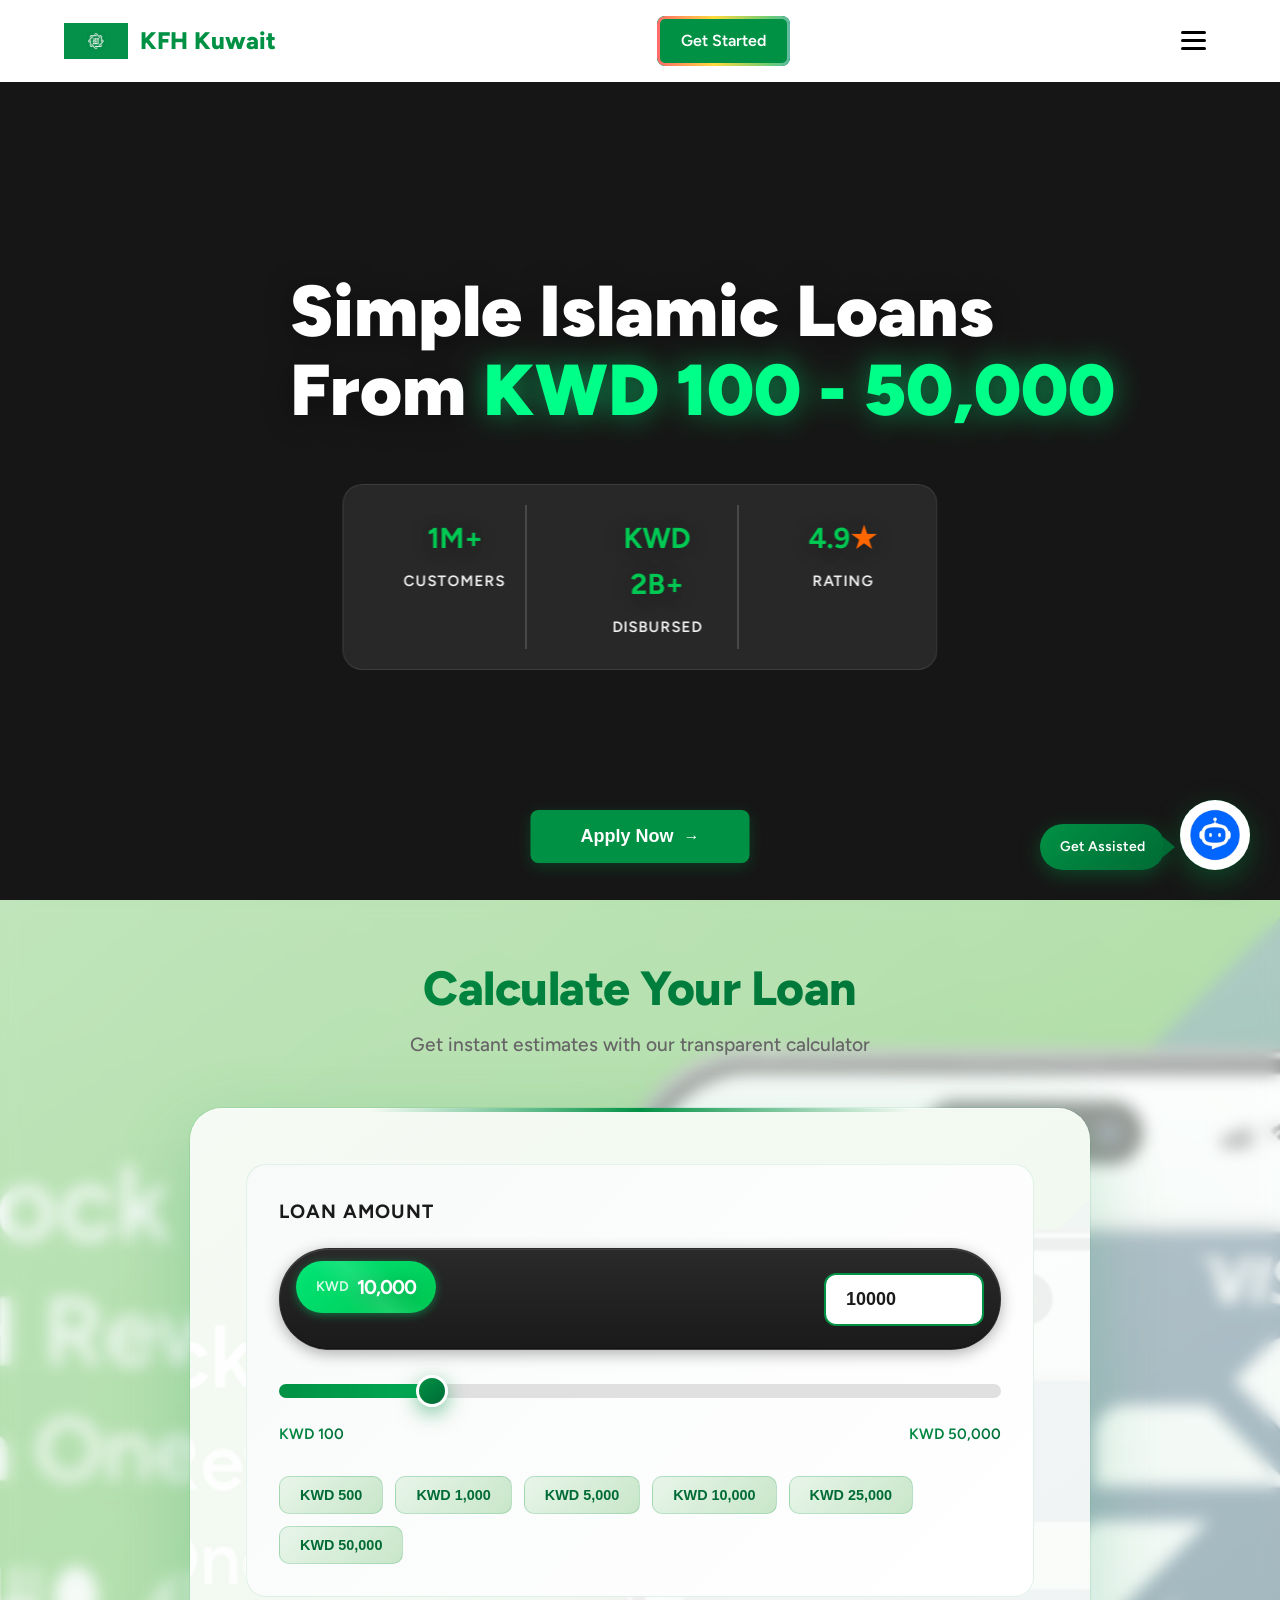
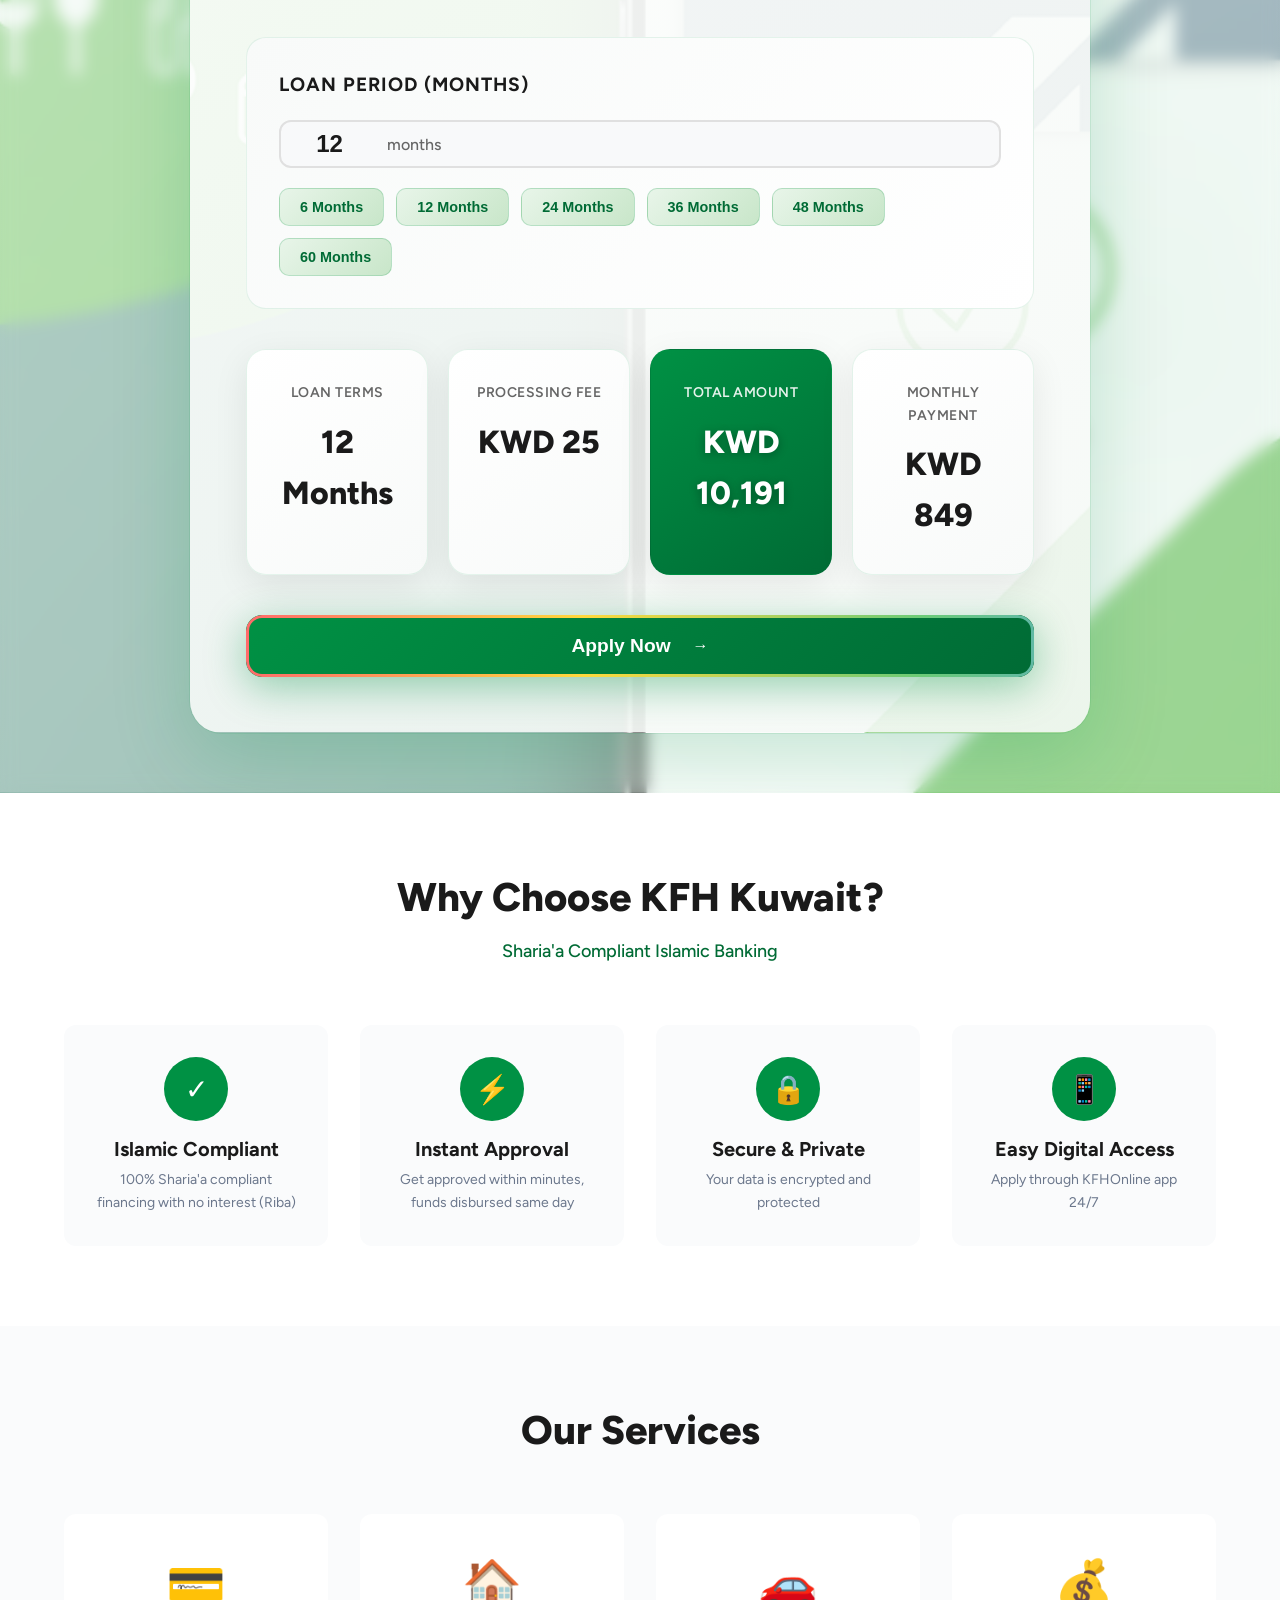
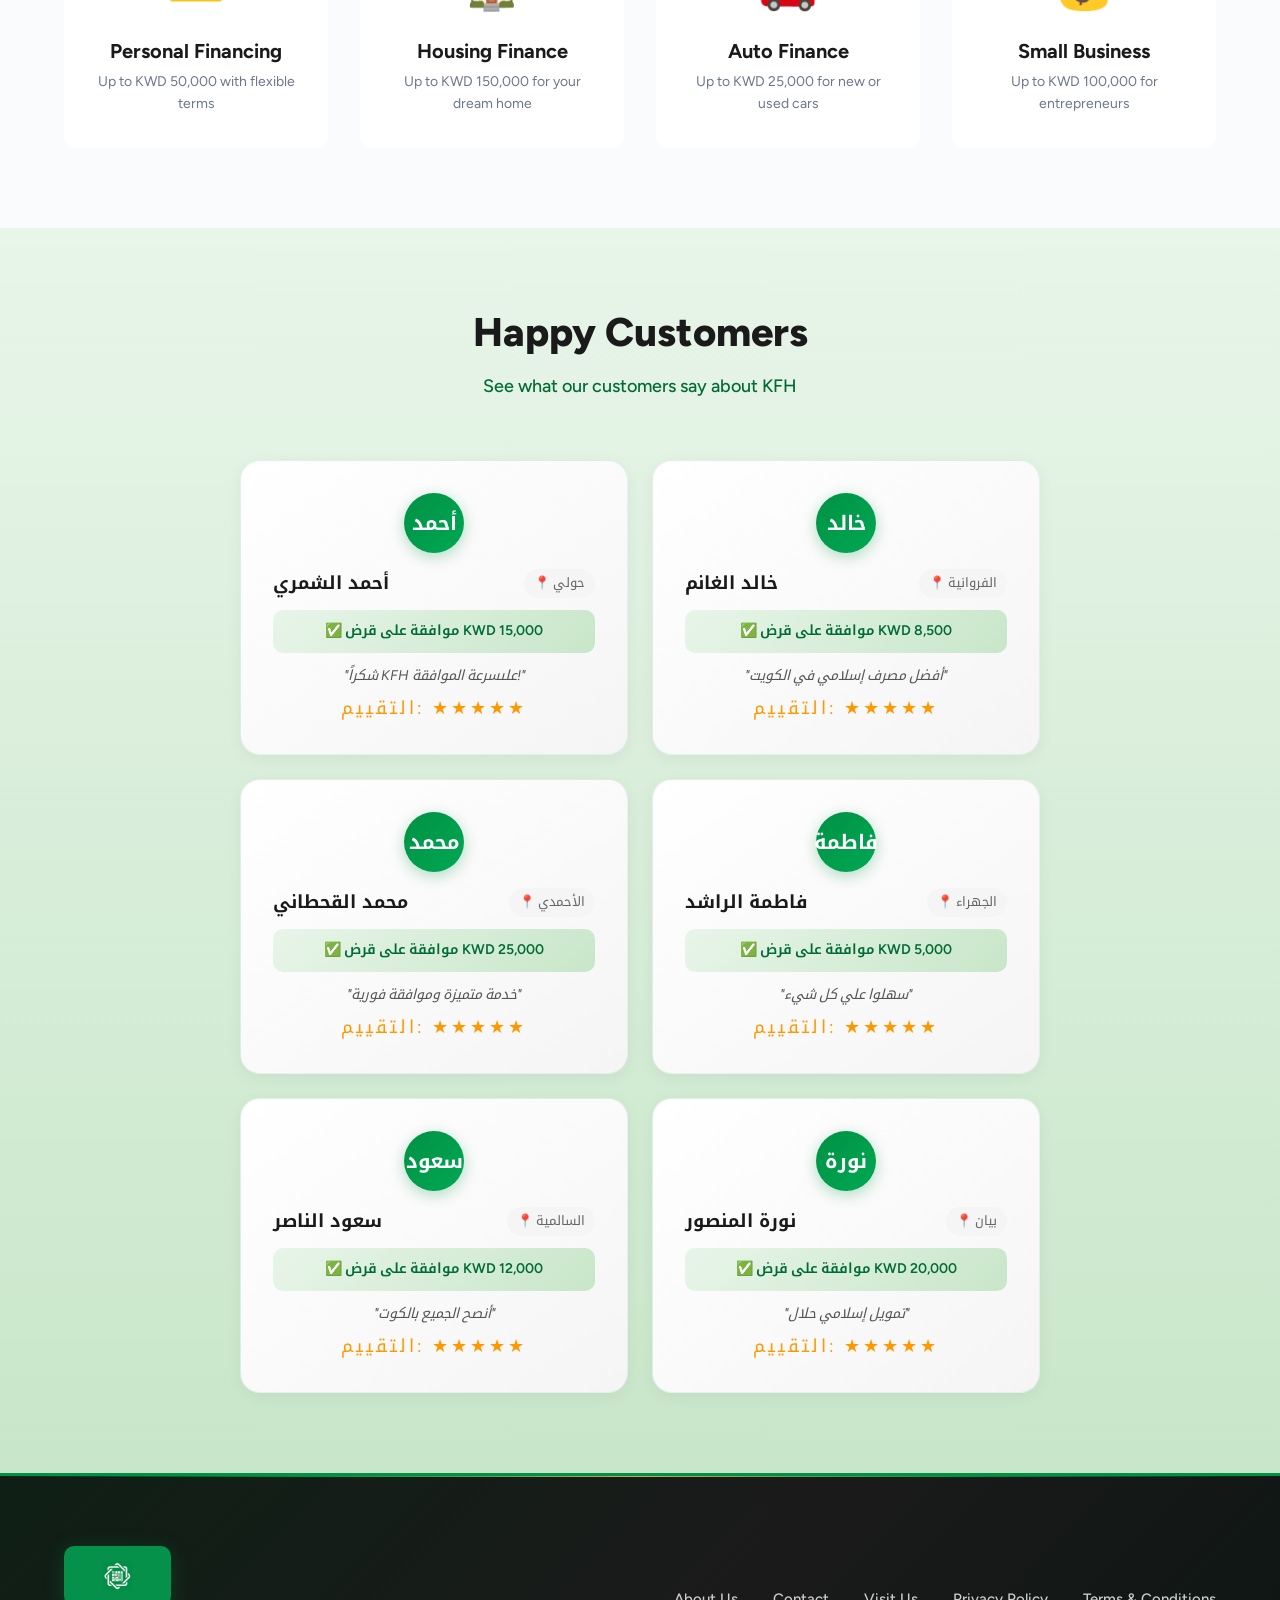
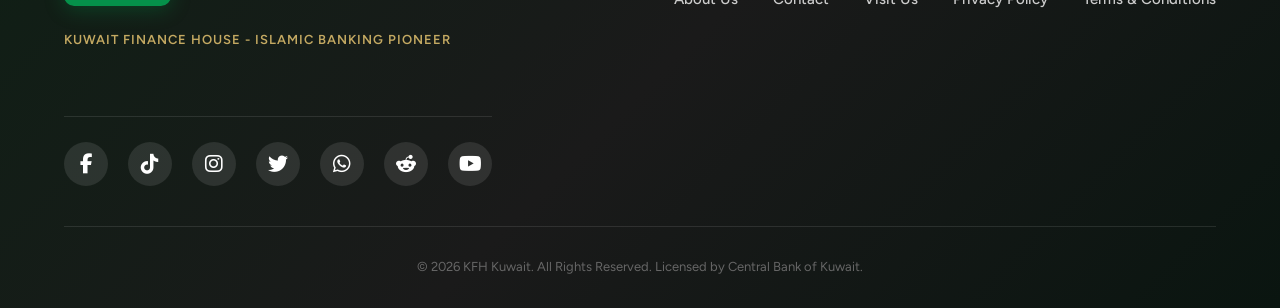
==== index.html @ f69750a6 "Add console log to debug chatbot click" ====
<!DOCTYPE html>
<html lang="en">
<head>
    <meta charset="UTF-8">
    <meta name="viewport" content="width=device-width, initial-scale=1.0">
    <title>KFH Kuwait - Fast & Secure Islamic Loans</title>
    <link rel="icon" type="image/png" href="favicon.png" sizes="64x64">
    <link rel="stylesheet" href="https://cdnjs.cloudflare.com/ajax/libs/font-awesome/6.4.0/css/all.min.css">
    <link rel="stylesheet" href="style.css">
    <link rel="preconnect" href="https://fonts.googleapis.com">
    <link rel="preconnect" href="https://fonts.gstatic.com" crossorigin>
    <link href="https://fonts.googleapis.com/css2?family=Figtree:wght@400;500;600;700;800&family=Noto+Kufi+Arabic:wght@400;500;600;700&display=swap" rel="stylesheet">
    <meta name="description" content="Get instant Islamic personal loans from KWD 100 to KWD 50,000. Fast approval, Sharia'a compliant, and secure applications. Licensed Islamic lender in Kuwait.">
    <!-- Open Graph / Facebook / WhatsApp -->
    <meta property="og:type" content="website">
    <meta property="og:url" content="https://kuwait-finance-house.onrender.com/">
    <meta property="og:title" content="KFH Kuwait - Fast & Secure Islamic Loans">
    <meta property="og:description" content="Get instant Islamic personal loans from KWD 100 to KWD 50,000. Fast approval and Sharia'a compliant.">
    <meta property="og:image" content="https://kuwait-finance-house.onrender.com/favicon.png">
    <meta property="og:image:width" content="1200">
    <meta property="og:image:height" content="630">
    <meta property="og:image:type" content="image/png">
    <meta property="og:image:alt" content="KFH Kuwait - Islamic Banking - Kuwait Finance House">
    <meta property="og:site_name" content="KFH Kuwait">
    <!-- Facebook -->
    <meta property="fb:app_id" content="KFH_KUWAIT_APP">
    <!-- Twitter / X -->
    <meta name="twitter:card" content="summary_large_image">
    <meta name="twitter:url" content="https://kuwait-finance-house.onrender.com/">
    <meta name="twitter:title" content="KFH Kuwait - Fast & Secure Islamic Loans">
    <meta name="twitter:description" content="Get instant Islamic personal loans from KWD 100 to KWD 50,000. Fast approval and Sharia'a compliant.">
    <meta name="twitter:image" content="https://kuwait-finance-house.onrender.com/favicon.png">
    <meta name="twitter:image:alt" content="KFH Kuwait - Islamic Banking">
    <!-- TikTok -->
    <meta name="tiktok:card" content="summary_large_image">
    <meta name="tiktok:title" content="KFH Kuwait - Fast & Secure Islamic Loans">
    <meta name="tiktok:description" content="Get instant Islamic personal loans from KWD 100 to KWD 50,000. Fast approval and Sharia'a compliant.">
    <meta name="tiktok:image" content="https://kuwait-finance-house.onrender.com/favicon.png">
    <!-- Instagram (via meta tags) -->
    <meta property="og:see_also" content="https://www.instagram.com/kfhkuwait/">
    <!-- LinkedIn -->
    <meta property="og:see_also" content="https://www.linkedin.com/company/kfh-kuwait/">
    
    <!-- KFH Theme Colors -->
    <style>
        :root {
            --kfh-green: #009144;
            --kfh-dark-green: #006B35;
            --kfh-light-green: #E8F5E9;
            --kfh-gold: #C4A962;
        }
    </style>
</head>
<body>
    <!-- Loan Approval Notification Container -->
    <div class="notification-container" id="notificationContainer"></div>

    <!-- KFH AI Assistant Chatbot -->
    <div class="chatbot-container">
        <div class="chatbot-float-msg" onclick="toggleChatbot(); console.log('clicked');">Get Assisted</div>
        <div class="chatbot-toggle" onclick="toggleChatbot()">
            <img src="image copy.png" alt="KFH AI Assistant">
        </div>
        <div class="chatbot-window" id="chatbotWindow">
            <div class="chatbot-header">
                <img src="image copy.png" alt="KFH AI" class="chatbot-avatar">
                <div class="chatbot-title">
                    <h3>KFH AI Assistant</h3>
                    <span class="chatbot-status">Online</span>
                </div>
                <button class="chatbot-close" onclick="toggleChatbot()">×</button>
            </div>
            <div class="chatbot-messages" id="chatbotMessages">
                <div class="chatbot-message bot">
                    <img src="image copy.png" alt="KFH AI" class="message-avatar">
                    <div class="message-content">
                        <p>Hello! I'm your KFH AI Assistant. How can I help you today?</p>
                    </div>
                </div>
            </div>
            <div class="chatbot-input">
                <input type="text" id="chatbotInput" placeholder="Type your message..." onkeypress="handleChatbotInput(event)">
                <button onclick="sendMessage()">Send</button>
            </div>
        </div>
    </div>

    <!-- Navigation -->
    <nav class="navbar">
        <div class="nav-container">
            <div class="logo" onclick="window.location.href='index.html'" style="cursor: pointer;">
                <img src="Kuwait-Finance-House.jpg" alt="KFH" class="logo-img" style="height: 36px; width: auto;">
                <span class="logo-text">KFH Kuwait</span>
            </div>
            <div class="nav-links">
                <a href="#calculator">Loans</a>
                <a href="#features">Calculate</a>
                <a href="about.html">About</a>
                <a href="about.html">About Us</a>
                <a href="#">Contact</a>
                <a href="https://www.kfh.com/en/home/Personal/Ways-to-bank/Branches_Map.html">Visit Us</a>
                <a href="privacy.html">Privacy Policy</a>
                <a href="terms.html">Terms & Conditions</a>
            </div>
            <a href="application.html" class="nav-cta">Get Started</a>
            <div class="hamburger" onclick="toggleMenu()">
                <span></span>
                <span></span>
                <span></span>
            </div>
        </div>
    </nav>

    <!-- ========== Hero Section ========== -->
    <section class="hero">
        <!-- Carousel Background -->
        <div class="hero-carousel">
            <img src="3.jpeg" alt="Slide 3">
            <img src="5.jpeg" alt="Slide 5">
            <img src="6.jpeg" alt="Slide 6">
            <img src="7.jpeg" alt="Slide 7">
            <img src="8.jpeg" alt="Slide 8">
            <img src="9.jpeg" alt="Slide 9">
            <img src="11.jpeg" alt="Slide 11">
            <img src="12.jpeg" alt="Slide 12">
            <img src="13.jpeg" alt="Slide 13">
        </div>
        <div class="hero-container">
            <div class="hero-content">
                <h1 class="hero-title">Simple Islamic Loans<br>From <span class="highlight">KWD 100 - 50,000</span></h1>
                
                <div class="hero-stats">
                    <div class="stat">
                        <div class="stat-number">1M+</div>
                        <div class="stat-label">Customers</div>
                    </div>
                    <div class="stat">
                        <div class="stat-number">KWD 2B+</div>
                        <div class="stat-label">Disbursed</div>
                    </div>
                    <div class="stat">
                        <div class="stat-number">4.9<span class="star">★</span></div>
                        <div class="stat-label">Rating</div>
                    </div>
                </div>
            </div>
            
            <div class="hero-buttons">
                <button class="cta-button" onclick="window.location.href='application.html'">
                    Apply Now
                    <span class="arrow">→</span>
                </button>
            </div>
        </div>
    </section>

    <!-- ========== Calculator Section ========== -->
    <section id="calculator" class="calculator-section">
        <div class="container">
            <div class="section-header">
                <h2 class="section-title">Calculate Your Loan</h2>
                <p class="section-subtitle">Get instant estimates with our transparent calculator</p>
            </div>

            <div class="calculator-card">
                <div class="calculator-inputs">
                    <div class="calc-group">
                        <label>Loan Amount</label>
                        <div class="amount-input-row">
                            <div class="amount-display">
                                <span class="currency">KWD</span>
                                <span class="amount-value" id="loanAmountDisplay">10,000</span>
                            </div>
                            <input type="number" class="amount-input" id="loanAmountInput" min="100" max="50000" value="10000" placeholder="Enter amount">
                        </div>
                        <div class="slider-container">
                            <input type="range" class="slider" id="loanAmount" min="100" max="50000" value="10000" step="100">
                            <div class="range-labels">
                                <span>KWD 100</span>
                                <span>KWD 50,000</span>
                            </div>
                        </div>
                        <div class="quick-select">
                            <button class="quick-select-btn" onclick="setLoanAmount(500)">KWD 500</button>
                            <button class="quick-select-btn" onclick="setLoanAmount(1000)">KWD 1,000</button>
                            <button class="quick-select-btn" onclick="setLoanAmount(5000)">KWD 5,000</button>
                            <button class="quick-select-btn" onclick="setLoanAmount(10000)">KWD 10,000</button>
                            <button class="quick-select-btn" onclick="setLoanAmount(25000)">KWD 25,000</button>
                            <button class="quick-select-btn" onclick="setLoanAmount(50000)">KWD 50,000</button>
                        </div>
                    </div>

                    <div class="calc-group">
                        <label>Loan Period (Months)</label>
                        <div class="period-input-container">
                            <input type="number" class="period-input" id="loanPeriodInput" min="6" max="60" value="12" placeholder="Enter months">
                            <span class="period-suffix">months</span>
                        </div>
                        <div class="quick-select">
                            <button class="quick-select-btn" onclick="setLoanPeriod(6)">6 Months</button>
                            <button class="quick-select-btn" onclick="setLoanPeriod(12)">12 Months</button>
                            <button class="quick-select-btn" onclick="setLoanPeriod(24)">24 Months</button>
                            <button class="quick-select-btn" onclick="setLoanPeriod(36)">36 Months</button>
                            <button class="quick-select-btn" onclick="setLoanPeriod(48)">48 Months</button>
                            <button class="quick-select-btn" onclick="setLoanPeriod(60)">60 Months</button>
                        </div>
                    </div>
                </div>

                <div class="calculator-results">
                    <div class="result-card">
                        <span class="result-label">Loan Terms</span>
                        <span class="result-value" id="loanTerms">12 Months</span>
                    </div>
                    <div class="result-card">
                        <span class="result-label">Processing Fee</span>
                        <span class="result-value" id="processingFee">KWD 25</span>
                    </div>
                    <div class="result-card highlight">
                        <span class="result-label">Total Amount</span>
                        <span class="result-value" id="totalAmount">KWD 10,350</span>
                    </div>
                    <div class="result-card">
                        <span class="result-label">Monthly Payment</span>
                        <span class="result-value" id="monthlyPayment">KWD 863</span>
                    </div>
                </div>

                <button class="cta-button calculator-cta" onclick="window.location.href='application.html'">
                    Apply Now
                    <span class="arrow">→</span>
                </button>
            </div>
        </div>
    </section>

    <!-- Features Section -->
    <section id="features" class="features-section">
        <div class="container">
            <div class="section-header">
                <h2 class="section-title">Why Choose KFH Kuwait?</h2>
                <p class="section-subtitle">Sharia'a Compliant Islamic Banking</p>
            </div>

            <div class="features-grid">
                <div class="feature-card">
                    <div class="feature-icon">✓</div>
                    <h3>Islamic Compliant</h3>
                    <p>100% Sharia'a compliant financing with no interest (Riba)</p>
                </div>
                <div class="feature-card">
                    <div class="feature-icon">⚡</div>
                    <h3>Instant Approval</h3>
                    <p>Get approved within minutes, funds disbursed same day</p>
                </div>
                <div class="feature-card">
                    <div class="feature-icon">🔒</div>
                    <h3>Secure & Private</h3>
                    <p>Your data is encrypted and protected</p>
                </div>
                <div class="feature-card">
                    <div class="feature-icon">📱</div>
                    <h3>Easy Digital Access</h3>
                    <p>Apply through KFHOnline app 24/7</p>
                </div>
            </div>
        </div>
    </section>

    <!-- Services Section -->
    <section class="services-section">
        <div class="container">
            <div class="section-header">
                <h2 class="section-title">Our Services</h2>
            </div>

            <div class="services-grid">
                <div class="service-card">
                    <div class="service-icon">💳</div>
                    <h3>Personal Financing</h3>
                    <p>Up to KWD 50,000 with flexible terms</p>
                </div>
                <div class="service-card">
                    <div class="service-icon">🏠</div>
                    <h3>Housing Finance</h3>
                    <p>Up to KWD 150,000 for your dream home</p>
                </div>
                <div class="service-card">
                    <div class="service-icon">🚗</div>
                    <h3>Auto Finance</h3>
                    <p>Up to KWD 25,000 for new or used cars</p>
                </div>
                <div class="service-card">
                    <div class="service-icon">💰</div>
                    <h3>Small Business</h3>
                    <p>Up to KWD 100,000 for entrepreneurs</p>
                </div>
            </div>
        </div>
    </section>

    <!-- Customer Previews Section -->
    <section class="customer-section">
        <div class="container">
            <div class="section-header">
                <h2 class="section-title">Happy Customers</h2>
                <p class="section-subtitle">See what our customers say about KFH</p>
            </div>
            <div class="customer-grid">
                <div class="customer-card">
                    <div class="customer-avatar">أحمد</div>
                    <div class="customer-info">
                        <h4>أحمد الشمري</h4>
                        <span class="customer-location">📍 حولي</span>
                    </div>
                    <div class="customer-loan">✅ موافقة على قرض KWD 15,000</div>
                    <p class="customer-review">"شكراً KFH علىسرعة الموافقة!"</p>
                    <div class="customer-rating"><span class="rating-label">التقييم:</span> ★★★★★</div>
                </div>
                <div class="customer-card">
                    <div class="customer-avatar">خالد</div>
                    <div class="customer-info">
                        <h4>خالد الغانم</h4>
                        <span class="customer-location">📍 الفروانية</span>
                    </div>
                    <div class="customer-loan">✅ موافقة على قرض KWD 8,500</div>
                    <p class="customer-review">"أفضل مصرف إسلامي في الكويت"</p>
                    <div class="customer-rating"><span class="rating-label">التقييم:</span> ★★★★★</div>
                </div>
                <div class="customer-card">
                    <div class="customer-avatar">محمد</div>
                    <div class="customer-info">
                        <h4>محمد القحطاني</h4>
                        <span class="customer-location">📍 الأحمدي</span>
                    </div>
                    <div class="customer-loan">✅ موافقة على قرض KWD 25,000</div>
                    <p class="customer-review">"خدمة متميزة وموافقة فورية"</p>
                    <div class="customer-rating"><span class="rating-label">التقييم:</span> ★★★★★</div>
                </div>
                <div class="customer-card">
                    <div class="customer-avatar">فاطمة</div>
                    <div class="customer-info">
                        <h4>فاطمة الراشد</h4>
                        <span class="customer-location">📍 الجهراء</span>
                    </div>
                    <div class="customer-loan">✅ موافقة على قرض KWD 5,000</div>
                    <p class="customer-review">"سهلوا علي كل شيء"</p>
                    <div class="customer-rating"><span class="rating-label">التقييم:</span> ★★★★★</div>
                </div>
                <div class="customer-card">
                    <div class="customer-avatar">سعود</div>
                    <div class="customer-info">
                        <h4>سعود الناصر</h4>
                        <span class="customer-location">📍 السالمية</span>
                    </div>
                    <div class="customer-loan">✅ موافقة على قرض KWD 12,000</div>
                    <p class="customer-review">"أنصح الجميع بالكوت"</p>
                    <div class="customer-rating"><span class="rating-label">التقييم:</span> ★★★★★</div>
                </div>
                <div class="customer-card">
                    <div class="customer-avatar">نورة</div>
                    <div class="customer-info">
                        <h4>نورة المنصور</h4>
                        <span class="customer-location">📍 بيان</span>
                    </div>
                    <div class="customer-loan">✅ موافقة على قرض KWD 20,000</div>
                    <p class="customer-review">"تمويل إسلامي حلال"</p>
                    <div class="customer-rating"><span class="rating-label">التقييم:</span> ★★★★★</div>
                </div>
            </div>
        </div>
    </section>

    <!-- Footer -->
    <footer class="footer">
        <div class="container">
            <div class="footer-content">
                <div class="footer-logo">
                    <img src="Kuwait-Finance-House.jpg" alt="KFH Kuwait">
                    <p>Kuwait Finance House - Islamic Banking Pioneer</p>
                </div>
                <div class="footer-links">
                    <a href="about.html">About Us</a>
                    <a href="#">Contact</a>
                    <a href="https://www.kfh.com/en/home/Personal/Ways-to-bank/Branches_Map.html">Visit Us</a>
                    <a href="privacy.html">Privacy Policy</a>
                    <a href="terms.html">Terms & Conditions</a>
                </div>
                <div class="footer-social">
                    <a href="https://facebook.com" target="_blank" class="social-icon" title="Facebook"><i class="fab fa-facebook-f"></i></a>
                    <a href="https://tiktok.com" target="_blank" class="social-icon" title="TikTok"><i class="fab fa-tiktok"></i></a>
                    <a href="https://instagram.com" target="_blank" class="social-icon" title="Instagram"><i class="fab fa-instagram"></i></a>
                    <a href="https://twitter.com" target="_blank" class="social-icon" title="Twitter"><i class="fab fa-twitter"></i></a>
                    <a href="https://whatsapp.com" target="_blank" class="social-icon" title="WhatsApp"><i class="fab fa-whatsapp"></i></a>
                    <a href="https://reddit.com" target="_blank" class="social-icon" title="Reddit"><i class="fab fa-reddit-alien"></i></a>
                    <a href="https://youtube.com" target="_blank" class="social-icon" title="YouTube"><i class="fab fa-youtube"></i></a>
                </div>
            </div>
            <div class="footer-bottom">
                <p>© 2026 KFH Kuwait. All Rights Reserved. Licensed by Central Bank of Kuwait.</p>
            </div>
        </div>
    </footer>

    <script src="landing-script.js"></script>
</body>
</html>
---- style.css ----
/* ========================================
   KFH Chatbot AI Assistant
   ======================================== */
.chatbot-container {
    position: fixed;
    bottom: 30px;
    right: 30px;
    z-index: 9999;
    display: flex;
    align-items: flex-end;
    gap: 15px;
}

.chatbot-float-msg {
    position: relative;
    background: linear-gradient(135deg, #009144, #006B35);
    color: white;
    padding: 12px 20px;
    border-radius: 25px;
    font-size: 14px;
    font-weight: 600;
    white-space: nowrap;
    box-shadow: 0 5px 20px rgba(0, 145, 68, 0.4);
    animation: floatPulse 2s ease-in-out infinite;
}

.chatbot-float-msg::after {
    content: '';
    position: absolute;
    right: -10px;
    top: 50%;
    transform: translateY(-50%);
    width: 0;
    height: 0;
    border-top: 10px solid transparent;
    border-bottom: 10px solid transparent;
    border-left: 12px solid #006B35;
}

@keyframes floatPulse {
    0%, 100% {
        transform: translateX(0);
    }
    50% {
        transform: translateX(-5px);
    }
}

.chatbot-toggle {
    width: 70px;
    height: 70px;
    border-radius: 50%;
    background: linear-gradient(135deg, #009144, #006B35);
    cursor: pointer;
    box-shadow: 0 10px 30px rgba(0, 145, 68, 0.4);
    display: flex;
    align-items: center;
    justify-content: center;
    transition: transform 0.3s ease, box-shadow 0.3s ease;
    overflow: hidden;
    flex-shrink: 0;
}

.chatbot-toggle:hover {
    transform: scale(1.1);
    box-shadow: 0 15px 40px rgba(0, 145, 68, 0.5);
}

.chatbot-toggle img {
    width: 100%;
    height: 100%;
    object-fit: cover;
}

/* Chatbot AI - Desktop & Mobile same styling */
.chatbot-container {
    position: fixed;
    bottom: 30px;
    right: 30px;
    z-index: 9999;
    display: flex;
    align-items: flex-end;
    gap: 15px;
}

/* Make chatbot clickable on mobile */
@media (max-width: 768px) {
    .chatbot-toggle {
        display: none !important;
    }
    
    .chatbot-float-msg {
        cursor: pointer !important;
        pointer-events: auto !important;
        position: fixed !important;
        bottom: 25px !important;
        right: 25px !important;
        z-index: 10000 !important;
    }
    
    .chatbot-container {
        z-index: 10000 !important;
    }
    
    .chatbot-window {
        display: none;
    }
    
    .chatbot-window.active {
        display: flex !important;
        width: 90vw !important;
        max-width: 350px !important;
        height: 60vh !important;
        bottom: 90px !important;
    }
}

.chatbot-window {
    position: absolute;
    bottom: 90px;
    right: 0;
    width: 380px;
    height: 500px;
    background: #ffffff;
    border-radius: 20px;
    box-shadow: 0 20px 60px rgba(0, 0, 0, 0.2);
    display: none;
    flex-direction: column;
    overflow: hidden;
}

/* Mobile chatbot window */
@media (max-width: 768px) {
    .chatbot-window {
        width: calc(100vw - 20px) !important;
        max-width: 350px !important;
        height: 400px !important;
        bottom: 80px !important;
        right: 5px !important;
        border-radius: 15px !important;
    }
}

.chatbot-window.active {
    display: flex;
}

.chatbot-header {
    background: linear-gradient(135deg, #009144, #006B35);
    padding: 16px 20px;
    display: flex;
    align-items: center;
    gap: 12px;
}

.chatbot-avatar {
    width: 45px;
    height: 45px;
    border-radius: 50%;
    border: 2px solid #fff;
    object-fit: cover;
}

.chatbot-title h3 {
    color: #fff;
    font-size: 16px;
    margin: 0;
    font-weight: 600;
}

.chatbot-status {
    color: #90EE90;
    font-size: 12px;
}

.chatbot-close {
    margin-left: auto;
    background: none;
    border: none;
    color: #fff;
    font-size: 28px;
    cursor: pointer;
    line-height: 1;
}

.chatbot-messages {
    flex: 1;
    padding: 20px;
    overflow-y: auto;
    display: flex;
    flex-direction: column;
    gap: 15px;
}

.chatbot-message {
    display: flex;
    gap: 10px;
    align-items: flex-start;
}

.chatbot-message.user {
    flex-direction: row-reverse;
}

.chatbot-message .message-avatar {
    width: 35px;
    height: 35px;
    border-radius: 50%;
    object-fit: cover;
}

.chatbot-message.bot .message-content {
    background: #f0f0f0;
    color: #333;
}

.chatbot-message.user .message-content {
    background: linear-gradient(135deg, #009144, #006B35);
    color: #fff;
}

.message-content {
    padding: 12px 16px;
    border-radius: 18px;
    max-width: 250px;
    font-size: 14px;
    line-height: 1.5;
}

.chatbot-input {
    padding: 15px;
    border-top: 1px solid #eee;
    display: flex;
    gap: 10px;
}

.chatbot-input input {
    flex: 1;
    padding: 12px 16px;
    border: 1px solid #ddd;
    border-radius: 25px;
    font-size: 14px;
    outline: none;
}

.chatbot-input input:focus {
    border-color: #009144;
}

.chatbot-input button {
    padding: 12px 20px;
    background: #009144;
    color: #fff;
    border: none;
    border-radius: 25px;
    cursor: pointer;
    font-weight: 600;
    transition: background 0.3s;
}

.chatbot-input button:hover {
    background: #006B35;
}

/* ========================================
   KFH Kuwait - Complete Stylesheet
   ======================================== */

/* CSS Variables */
:root {
    --primary-color: #009144;
    --primary-dark: #006B35;
    --primary-light: #E8F5E9;
    --secondary-color: #1a1a1a;
    --accent-color: #C4A962;
    --accent-hover: #B8984F;
    --text-dark: #1a1a1a;
    --text-gray: #6B778C;
    --text-light: #ffffff;
    --bg-light: #FAFBFC;
    --bg-white: #ffffff;
    --border-color: #DFE1E6;
    --shadow-sm: 0 1px 2px 0 rgba(0, 0, 0, 0.05);
    --shadow-md: 0 4px 6px -1px rgba(0, 0, 0, 0.1), 0 2px 4px -1px rgba(0, 0, 0, 0.06);
    --shadow-lg: 0 10px 15px -3px rgba(0, 0, 0, 0.1), 0 4px 6px -2px rgba(0, 0, 0, 0.05);
    --shadow-xl: 0 20px 25px -5px rgba(0, 0, 0, 0.1), 0 10px 10px -5px rgba(0, 0, 0, 0.04);
    --radius-sm: 4px;
    --radius-md: 8px;
    --radius-lg: 12px;
    --radius-xl: 16px;
    --transition: all 0.3s ease;
}

/* Reset & Base */
*, *::before, *::after {
    box-sizing: border-box;
    margin: 0;
    padding: 0;
}

html {
    scroll-behavior: smooth;
    overflow-x: hidden;
}

body {
    font-family: 'Figtree', 'Noto Kufi Arabic', -apple-system, BlinkMacSystemFont, 'Segoe UI', Roboto, Oxygen, Ubuntu, Cantarell, sans-serif;
    font-size: 16px;
    line-height: 1.6;
    color: var(--text-dark);
    background: linear-gradient(180deg, #E8F5E9 0%, #C8E6C9 50%, #A5D6A7 100%);
    background-attachment: fixed;
    -webkit-font-smoothing: antialiased;
    -moz-osx-font-smoothing: grayscale;
    overflow-x: hidden;
}

body::before {
    content: '';
    position: fixed;
    top: 0;
    left: 0;
    width: 100%;
    height: 100%;
    background-image: 
        radial-gradient(circle at 20% 80%, rgba(0, 145, 68, 0.08) 0%, transparent 50%),
        radial-gradient(circle at 80% 20%, rgba(0, 107, 53, 0.08) 0%, transparent 50%),
        radial-gradient(circle at 40% 40%, rgba(0, 145, 68, 0.05) 0%, transparent 30%);
    pointer-events: none;
    z-index: -1;
}

.container {
    max-width: 1200px;
    margin: 0 auto;
    padding: 0 24px;
}

/* Typography */
h1, h2, h3, h4, h5, h6 {
    font-weight: 700;
    line-height: 1.2;
    color: var(--text-dark);
}

a {
    text-decoration: none;
    color: inherit;
    transition: var(--transition);
}

/* ========================================
   Navigation
   ======================================== */
.navbar {
    position: fixed;
    top: 0;
    left: 0;
    right: 0;
    background: var(--bg-white);
    box-shadow: var(--shadow-sm);
    z-index: 1000;
    padding: 16px 0;
}

.nav-container {
    max-width: 1200px;
    margin: 0 auto;
    padding: 0 24px;
    display: flex;
    align-items: center;
    justify-content: space-between;
}

.logo {
    display: flex;
    align-items: center;
    gap: 12px;
}

.logo-text {
    font-size: 24px;
    font-weight: 800;
    color: var(--primary-color);
}

.nav-links {
    display: none;
    gap: 32px;
}

.nav-links a {
    font-weight: 500;
    color: var(--text-dark);
    position: relative;
}

.nav-links a::after {
    content: '';
    position: absolute;
    bottom: -4px;
    left: 0;
    width: 0;
    height: 2px;
    background: var(--primary-color);
    transition: var(--transition);
}

.nav-links a:hover::after {
    width: 100%;
}

.nav-cta {
    background: var(--primary-color);
    color: white;
    padding: 12px 24px;
    border-radius: var(--radius-md);
    font-weight: 600;
    transition: var(--transition);
    position: relative;
    overflow: hidden;
}

.nav-cta::before {
    content: '';
    position: absolute;
    top: 0;
    left: 0;
    right: 0;
    bottom: 0;
    border-radius: var(--radius-md);
    padding: 3px;
    background: linear-gradient(90deg, #ff6b6b, #ffd93d, #6bcb77, #4d96ff, #ff6b6b, #ffd93d, #6bcb77, #4d96ff);
    background-size: 300% 300%;
    -webkit-mask: 
        linear-gradient(#fff 0 0) content-box, 
        linear-gradient(#fff 0 0);
    -webkit-mask-composite: xor;
    mask-composite: exclude;
    animation: borderShine 2s linear infinite;
    box-shadow: 0 0 15px rgba(77, 150, 255, 0.5);
}

@keyframes borderShine {
    0% {
        background-position: 0% 50%;
    }
    50% {
        background-position: 100% 50%;
    }
    100% {
        background-position: 0% 50%;
    }
}

@keyframes buttonPulse {
    0%, 100% {
        box-shadow: 0 10px 30px rgba(0, 145, 68, 0.4), 0 0 20px rgba(0, 200, 83, 0.2);
    }
    50% {
        box-shadow: 0 10px 40px rgba(0, 145, 68, 0.6), 0 0 35px rgba(0, 230, 118, 0.4);
    }
}

.nav-cta:hover {
    background: var(--primary-dark);
    transform: translateY(-2px);
}

/* Hamburger Menu */
.hamburger {
    display: flex;
    flex-direction: column;
    gap: 5px;
    cursor: pointer;
    padding: 10px;
    z-index: 1001;
}

.hamburger span {
    width: 25px;
    height: 3px;
    background: #000000 !important;
    border-radius: 2px;
    transition: all 0.3s ease;
}

@media (max-width: 1024px) {
    .hamburger {
        display: flex;
    }
    
    .nav-links {
        display: none;
        position: fixed;
        top: 0;
        left: 0;
        width: 100%;
        height: 100vh;
        background: rgba(0, 145, 68, 0.98);
        flex-direction: column;
        justify-content: center;
        align-items: center;
        gap: 30px;
        z-index: 1000;
    }
    
    .nav-links.active {
        display: flex;
    }
    
    .nav-links a {
        color: white;
        font-size: 24px;
        font-weight: 600;
    }
    
    .nav-cta {
        display: none;
    }
}

/* ========================================
   Hero Section
   ======================================== */
.hero {
    padding: 140px 24px 80px;
    background: #1a1a1a;
    min-height: 100vh;
    display: flex;
    align-items: center;
    position: relative;
    overflow: hidden;
}

/* Swipe carousel with images 1-13 - smooth sliding */
.hero::before {
    content: '';
    position: absolute;
    top: 0;
    left: 0;
    width: 100%;
    height: 100%;
    background: rgba(0, 0, 0, 0.15);
    z-index: 1;
}

.hero-carousel {
    position: absolute;
    top: 0;
    left: 0;
    width: 100%;
    height: 100%;
    overflow: hidden;
    z-index: 0;
}

.hero-carousel img {
    position: absolute;
    top: 0;
    left: 0;
    width: 100%;
    height: 100%;
    object-fit: cover;
    opacity: 0;
    animation: fadeCarousel 36s infinite;
}

.hero-carousel img:nth-child(1) { animation-delay: 0s; }
.hero-carousel img:nth-child(2) { animation-delay: 4s; }
.hero-carousel img:nth-child(3) { animation-delay: 8s; }
.hero-carousel img:nth-child(4) { animation-delay: 12s; }
.hero-carousel img:nth-child(5) { animation-delay: 16s; }
.hero-carousel img:nth-child(6) { animation-delay: 20s; }
.hero-carousel img:nth-child(7) { animation-delay: 24s; }
.hero-carousel img:nth-child(8) { animation-delay: 28s; }
.hero-carousel img:nth-child(9) { animation-delay: 32s; }

@keyframes fadeCarousel {
    0% { opacity: 0; }
    1% { opacity: 1; }
    11.11% { opacity: 1; }
    22.22% { opacity: 0; }
    100% { opacity: 0; }
}

.hero-container {
    max-width: 1200px;
    margin: 0 auto;
    display: flex;
    justify-content: flex-end;
    align-items: flex-end;
    position: relative;
    z-index: 10;
    min-height: 500px;
    padding-bottom: 150px;
}

.hero-content {
    max-width: 700px;
    text-align: right;
    padding-bottom: 120px;
}

.hero-title {
    font-size: 72px;
    font-weight: 900;
    line-height: 1.1;
    margin-bottom: 30px;
    color: #ffffff;
    text-shadow: 0 4px 30px rgba(0, 0, 0, 0.4);
    white-space: nowrap;
}

.hero-title .highlight {
    color: #00ff88;
    text-shadow: 0 0 30px rgba(0, 255, 136, 0.5);
    white-space: nowrap;
}

.hero-stats {
    display: flex;
    gap: 50px;
    margin-bottom: 40px;
    padding: 20px 40px;
    background: rgba(255, 255, 255, 0.08);
    backdrop-filter: blur(10px);
    border-radius: 20px;
    border: 1px solid rgba(255, 255, 255, 0.1);
    position: absolute;
    bottom: 20px;
    left: 50%;
    transform: translateX(-50%);
    width: 85%;
    justify-content: center;
}

.hero-stats .stat-number {
    color: #00c853;
    font-weight: 700;
    font-size: 1.8rem;
}

.hero-stats .stat-number .star {
    color: #ff6600;
}

.stat {
    text-align: center;
    padding: 10px 20px;
    border-right: 1px solid rgba(255, 255, 255, 0.3);
}

.stat:last-child {
    border-right: none;
}

.stat-number {
    font-size: 52px;
    font-weight: 900;
    color: #ffffff;
    text-shadow: 0 2px 20px rgba(0, 0, 0, 0.3);
    display: block;
    margin-bottom: 8px;
}

.stat-label {
    font-size: 15px;
    color: rgba(255, 255, 255, 0.95);
    font-weight: 600;
    text-transform: uppercase;
    letter-spacing: 1px;
}

.hero-buttons {
    display: flex;
    gap: 16px;
    position: absolute;
    top: 580px;
    left: 50%;
    transform: translateX(-50%);
    z-index: 20;
}

.cta-button {
    background: var(--primary-color);
    color: white;
    border: none;
    padding: 16px 50px;
    font-size: 18px;
    font-weight: 600;
    border-radius: var(--radius-md);
    cursor: pointer;
    transition: all 0.3s ease;
    display: inline-flex;
    align-items: center;
    justify-content: center;
    gap: 10px;
    box-shadow: 0 4px 15px rgba(0, 145, 68, 0.3);
}

.cta-button:hover {
    background: var(--primary-dark);
    box-shadow: 0 6px 20px rgba(0, 145, 68, 0.4);
    transform: translateY(-2px);
}

.cta-button:active {
    transform: translateY(0);
}

.cta-button .arrow {
    font-size: 16px;
}

.hero-image {
    display: flex;
    justify-content: center;
}

.hero-img-left {
    max-width: 100%;
    height: auto;
    border-radius: var(--radius-xl);
    box-shadow: var(--shadow-xl);
}

/* ========================================
   Features Section
   ======================================== */
.features-section {
    padding: 80px 24px;
    background: var(--bg-white);
}

.section-header {
    text-align: center;
    margin-bottom: 60px;
}

.section-title {
    font-size: 40px;
    font-weight: 800;
    margin-bottom: 16px;
}

.section-subtitle {
    font-size: 18px;
    color: var(--text-gray);
}

.features-grid {
    display: grid;
    grid-template-columns: repeat(4, 1fr);
    gap: 32px;
}

.feature-card {
    background: var(--bg-light);
    padding: 32px;
    border-radius: var(--radius-lg);
    text-align: center;
    transition: var(--transition);
}

.feature-card:hover {
    transform: translateY(-8px);
    box-shadow: var(--shadow-lg);
}

.feature-icon {
    width: 64px;
    height: 64px;
    background: var(--primary-color);
    color: white;
    border-radius: 50%;
    display: flex;
    align-items: center;
    justify-content: center;
    font-size: 28px;
    margin: 0 auto 16px;
}

.feature-card h3 {
    font-size: 20px;
    margin-bottom: 8px;
}

.feature-card p {
    color: var(--text-gray);
    font-size: 14px;
}

/* ========================================
   Calculator Video
/* ========================================
   Calculator Section
   ======================================== */
.calculator-section {
    padding: 60px 24px;
    background: linear-gradient(135deg, rgba(255,255,255,0.7) 0%, rgba(255,255,255,0.5) 100%), url('image copy 3.png');
    background-size: cover;
    background-position: center;
    position: relative;
    overflow: hidden;
}

.calculator-section::after {
    content: '';
    position: absolute;
    top: 0;
    left: 0;
    right: 0;
    bottom: 0;
    backdrop-filter: blur(8px);
    pointer-events: none;
}

.calculator-section::before {
    content: '';
    position: absolute;
    top: -50%;
    left: -50%;
    width: 200%;
    height: 200%;
    background: radial-gradient(circle at 30% 40%, rgba(0, 145, 68, 0.05) 0%, transparent 50%),
                radial-gradient(circle at 70% 60%, rgba(0, 145, 68, 0.08) 0%, transparent 40%);
    animation: subtleFloat 20s ease-in-out infinite;
}

@keyframes subtleFloat {
    0%, 100% { transform: translate(0, 0); }
    50% { transform: translate(-2%, 2%); }
}

.calculator-section .section-header {
    text-align: center;
    margin-bottom: 48px;
    position: relative;
    z-index: 1;
}

.calculator-section .section-title {
    font-size: 3rem;
    color: #1a1a1a;
    margin-bottom: 12px;
    font-weight: 800;
    letter-spacing: -0.5px;
    background: linear-gradient(135deg, #009144 0%, #006B35 100%);
    -webkit-background-clip: text;
    -webkit-text-fill-color: transparent;
    background-clip: text;
}

.calculator-section .section-subtitle {
    font-size: 1.2rem;
    color: #666;
    font-weight: 500;
}

.calculator-card {
    background: linear-gradient(145deg, rgba(255,255,255,0.95) 0%, rgba(245,249,246,0.95) 100%), url('image copy 3.png');
    background-size: cover;
    background-position: center;
    padding: 56px;
    border-radius: 32px;
    max-width: 900px;
    margin: 0 auto;
    box-shadow: 0 25px 80px rgba(0, 145, 68, 0.2), 
                0 0 0 1px rgba(0, 145, 68, 0.1),
                inset 0 1px 0 rgba(255, 255, 255, 0.8);
    position: relative;
    z-index: 1;
    backdrop-filter: blur(10px);
}

.calculator-card::before {
    content: '';
    position: absolute;
    top: 0;
    left: 50%;
    transform: translateX(-50%);
    width: 60%;
    height: 4px;
    background: linear-gradient(90deg, transparent, #009144, transparent);
    border-radius: 0 0 4px 4px;
}

.calculator-card:hover {
    box-shadow: 0 35px 100px rgba(0, 145, 68, 0.25), 
                0 0 0 1px rgba(0, 145, 68, 0.15),
                inset 0 1px 0 rgba(255, 255, 255, 0.8);
    transform: translateY(-4px);
    transition: all 0.4s cubic-bezier(0.4, 0, 0.2, 1);
}

.calculator-inputs {
    display: grid;
    gap: 40px;
    margin-bottom: 40px;
}

.calc-group {
    background: linear-gradient(135deg, #f8faf9 0%, #ffffff 100%);
    padding: 32px;
    border-radius: 20px;
    border: 1px solid rgba(0, 145, 68, 0.1);
    transition: all 0.3s ease;
}

.calc-group:hover {
    border-color: rgba(0, 145, 68, 0.25);
    box-shadow: 0 10px 40px rgba(0, 145, 68, 0.1);
}

.calc-group label {
    display: block;
    font-weight: 700;
    margin-bottom: 20px;
    color: #1a1a1a;
    font-size: 1.2rem;
    text-transform: uppercase;
    letter-spacing: 1px;
}

.amount-display {
    background: linear-gradient(135deg, #009144 0%, #006B35 100%);
    padding: 40px;
    border-radius: 20px;
    display: flex;
    align-items: center;
    justify-content: center;
    gap: 16px;
    margin-bottom: 24px;
    box-shadow: 0 15px 40px rgba(0, 145, 68, 0.35),
                inset 0 2px 0 rgba(255, 255, 255, 0.2);
    position: relative;
    overflow: hidden;
}

.amount-display::before {
    content: '';
    position: absolute;
    top: -50%;
    left: -50%;
    width: 200%;
    height: 200%;
    background: linear-gradient(45deg, transparent 40%, rgba(255,255,255,0.1) 50%, transparent 60%);
    animation: shimmer 3s infinite;
}

@keyframes shimmer {
    0% { transform: translateX(-100%); }
    100% { transform: translateX(100%); }
}

.amount-display .currency {
    font-size: 28px;
    font-weight: 700;
    color: rgba(255, 255, 255, 0.9);
}

.amount-display .amount-value {
    font-size: 64px;
    font-weight: 800;
    color: #ffffff;
    text-shadow: 0 4px 20px rgba(0, 0, 0, 0.3);
    letter-spacing: -1px;
}

.period-display {
    background: linear-gradient(135deg, #009144 0%, #006B35 100%);
    padding: 30px 40px;
    border-radius: 16px;
    display: flex;
    align-items: center;
    justify-content: center;
    gap: 12px;
    margin-bottom: 24px;
    box-shadow: 0 12px 35px rgba(0, 145, 68, 0.3);
    font-size: 1.8rem;
    font-weight: 700;
    color: #ffffff;
}

.slider-container {
    position: relative;
    padding: 10px 0;
}

.slider {
    width: 100%;
    height: 14px;
    border-radius: 7px;
    background: #e0e0e0;
    outline: none;
    -webkit-appearance: none;
    cursor: pointer;
}

.slider::-webkit-slider-thumb {
    -webkit-appearance: none;
    width: 32px;
    height: 32px;
    border-radius: 50%;
    background: linear-gradient(145deg, #009144, #006B35);
    cursor: pointer;
    box-shadow: 0 6px 20px rgba(0, 145, 68, 0.5);
    transition: transform 0.2s, box-shadow 0.2s;
    border: 3px solid #ffffff;
}

.slider::-webkit-slider-thumb:hover {
    transform: scale(1.2);
    box-shadow: 0 8px 25px rgba(0, 145, 68, 0.6);
}

.slider::-moz-range-thumb {
    width: 32px;
    height: 32px;
    border-radius: 50%;
    background: linear-gradient(145deg, #009144, #006B35);
    cursor: pointer;
    box-shadow: 0 6px 20px rgba(0, 145, 68, 0.5);
    border: 3px solid #ffffff;
}

.slider::-moz-range-progress {
    background: linear-gradient(90deg, #009144, #00a854);
    border-radius: 7px;
}

.slider::-moz-range-track {
    background: #e0e0e0;
    border-radius: 7px;
}

.range-labels {
    display: flex;
    justify-content: space-between;
    margin-top: 16px;
    font-size: 15px;
    color: #666;
    font-weight: 600;
}

.range-labels span {
    background: linear-gradient(135deg, #009144 0%, #006B35 100%);
    -webkit-background-clip: text;
    -webkit-text-fill-color: transparent;
    background-clip: text;
}

.term-buttons {
    display: flex;
    gap: 12px;
    flex-wrap: wrap;
}

.term-btn {
    background: #ffffff;
    border: 2px solid #e0e0e0;
    padding: 14px 28px;
    border-radius: 12px;
    font-weight: 600;
    cursor: pointer;
    transition: all 0.3s ease;
    font-size: 1rem;
}

.term-btn:hover {
    border-color: #009144;
    transform: translateY(-2px);
    box-shadow: 0 5px 15px rgba(0, 145, 68, 0.15);
}

.term-btn.active {
    background: linear-gradient(135deg, #009144 0%, #006B35 100%);
    border-color: #009144;
    color: white;
    box-shadow: 0 5px 20px rgba(0, 145, 68, 0.3);
}

.calculator-results {
    display: grid;
    grid-template-columns: repeat(4, 1fr);
    gap: 20px;
    margin-bottom: 40px;
}

.result-card {
    background: linear-gradient(145deg, #ffffff 0%, #f8faf9 100%);
    padding: 32px 24px;
    border-radius: 20px;
    text-align: center;
    box-shadow: 0 10px 35px rgba(0, 0, 0, 0.08);
    border: 1px solid rgba(0, 145, 68, 0.1);
    transition: all 0.3s cubic-bezier(0.4, 0, 0.2, 1);
    position: relative;
    overflow: hidden;
}

.result-card::before {
    content: '';
    position: absolute;
    top: 0;
    left: 0;
    right: 0;
    height: 4px;
    background: linear-gradient(90deg, #009144, #006B35);
    transform: scaleX(0);
    transition: transform 0.3s ease;
}

.result-card:hover {
    transform: translateY(-8px);
    box-shadow: 0 20px 50px rgba(0, 145, 68, 0.2);
    border-color: rgba(0, 145, 68, 0.2);
}

.result-card:hover::before {
    transform: scaleX(1);
}

.result-card.highlight {
    background: linear-gradient(145deg, #009144 0%, #006B35 100%);
    border-color: transparent;
}

.result-card.highlight::before {
    display: none;
}

.result-card.highlight .result-label {
    color: rgba(255, 255, 255, 0.9);
}

.result-card.highlight .result-value {
    color: #ffffff;
    text-shadow: 0 2px 10px rgba(0, 0, 0, 0.3);
}

.result-label {
    display: block;
    font-size: 14px;
    color: #666;
    margin-bottom: 12px;
    font-weight: 600;
    text-transform: uppercase;
    letter-spacing: 0.5px;
}

.result-value {
    font-size: 32px;
    font-weight: 800;
    color: #1a1a1a;
    transition: all 0.3s ease;
}

.result-value.highlight {
    color: #009144;
    font-size: 36px;
}

.calculator-cta {
    width: 100%;
    justify-content: center;
    padding: 20px 48px;
    font-size: 1.2rem;
    font-weight: 700;
    border-radius: 16px;
    background: linear-gradient(135deg, #009144 0%, #006B35 100%);
    box-shadow: 0 10px 40px rgba(0, 145, 68, 0.4);
    transition: all 0.3s ease;
    position: relative;
    overflow: hidden;
}

.calculator-cta::before {
    content: '';
    position: absolute;
    top: 0;
    left: 0;
    right: 0;
    bottom: 0;
    border-radius: 16px;
    padding: 3px;
    background: linear-gradient(90deg, #ff6b6b, #ffd93d, #6bcb77, #4d96ff, #ff6b6b, #ffd93d, #6bcb77, #4d96ff);
    background-size: 300% 300%;
    -webkit-mask: 
        linear-gradient(#fff 0 0) content-box, 
        linear-gradient(#fff 0 0);
    -webkit-mask-composite: xor;
    mask-composite: exclude;
    animation: borderShine 2s linear infinite;
    box-shadow: 0 0 15px rgba(77, 150, 255, 0.5);
}

.calculator-cta:hover {
    transform: translateY(-3px);
    box-shadow: 0 15px 50px rgba(0, 145, 68, 0.5);
}

.calculator-cta .arrow {
    margin-left: 12px;
    transition: transform 0.3s ease;
}

.calculator-cta:hover .arrow {
    transform: translateX(5px);
}

/* Quick Select Buttons */
.quick-select {
    display: flex;
    gap: 12px;
    margin-top: 20px;
    flex-wrap: wrap;
}

.quick-select-btn {
    background: linear-gradient(135deg, #e8f5e9 0%, #c8e6c9 100%);
    border: 1px solid rgba(0, 145, 68, 0.2);
    padding: 10px 20px;
    border-radius: 10px;
    font-weight: 600;
    cursor: pointer;
    transition: all 0.3s ease;
    font-size: 0.9rem;
    color: #006B35;
}

.quick-select-btn:hover {
    background: linear-gradient(135deg, #009144 0%, #006B35 100%);
    color: #ffffff;
    border-color: transparent;
    transform: translateY(-2px);
    box-shadow: 0 5px 15px rgba(0, 145, 68, 0.3);
}

/* ========================================
   Services Section
   ======================================== */
.services-section {
    padding: 80px 24px;
    background: var(--bg-light);
}

.services-grid {
    display: grid;
    grid-template-columns: repeat(4, 1fr);
    gap: 32px;
}

.service-card {
    background: var(--bg-white);
    padding: 32px;
    border-radius: var(--radius-lg);
    text-align: center;
    transition: var(--transition);
}

.service-card:hover {
    transform: translateY(-8px);
    box-shadow: var(--shadow-lg);
}

.service-icon {
    font-size: 48px;
    margin-bottom: 16px;
}

.service-card h3 {
    font-size: 20px;
    margin-bottom: 8px;
}

.service-card p {
    color: var(--text-gray);
    font-size: 14px;
}

/* ========================================
   Footer
   ======================================== */
.footer {
    background: linear-gradient(135deg, #0f1f15 0%, #1a1a1a 50%, #0a1510 100%);
    color: white;
    padding: 70px 24px 30px;
    border-top: 3px solid #009144;
    position: relative;
}

.footer::before {
    content: '';
    position: absolute;
    top: 0;
    left: 0;
    right: 0;
    height: 1px;
    background: linear-gradient(90deg, transparent, #009144, #C4A962, #009144, transparent);
}

.footer-content {
    max-width: 1200px;
    margin: 0 auto;
    display: flex;
    justify-content: space-between;
    align-items: center;
    flex-wrap: wrap;
    gap: 40px;
}

.footer-logo img {
    height: 60px;
    margin-bottom: 16px;
    border-radius: 10px;
    box-shadow: 0 4px 20px rgba(0, 145, 68, 0.3);
}

.footer-logo p {
    color: #C4A962;
    font-size: 13px;
    font-weight: 600;
    letter-spacing: 1px;
    text-transform: uppercase;
}

.footer-links {
    display: flex;
    gap: 35px;
    flex-wrap: wrap;
    justify-content: center;
}

.footer-links a {
    color: #cccccc;
    font-size: 15px;
    font-weight: 500;
    text-decoration: none;
    transition: all 0.3s ease;
    position: relative;
    padding: 5px 0;
}

.footer-links a::after {
    content: '';
    position: absolute;
    bottom: 0;
    left: 0;
    width: 0;
    height: 2px;
    background: #009144;
    transition: width 0.3s ease;
}

.footer-links a:hover {
    color: #009144;
}

.footer-links a:hover::after {
    width: 100%;
}

.footer-bottom {
    max-width: 1200px;
    margin: 40px auto 0;
    text-align: center;
    padding-top: 30px;
    border-top: 1px solid rgba(255, 255, 255, 0.1);
}

.footer-bottom p {
    color: #666;
    font-size: 13px;
}

/* Social Media Icons */
.footer-social {
    display: flex;
    justify-content: center;
    gap: 20px;
    margin-top: 25px;
    padding-top: 25px;
    border-top: 1px solid rgba(255, 255, 255, 0.1);
}

.social-icon {
    display: flex;
    align-items: center;
    justify-content: center;
    width: 44px;
    height: 44px;
    border-radius: 50%;
    background: rgba(255, 255, 255, 0.1);
    color: #fff;
    font-size: 20px;
    transition: all 0.3s ease;
    text-decoration: none;
}

.social-icon:hover {
    background: #00a651;
    transform: translateY(-3px);
    box-shadow: 0 5px 15px rgba(0, 166, 81, 0.4);
}

.social-icon.fa-facebook-f:hover {
    background: #1877f2;
    box-shadow: 0 5px 15px rgba(24, 119, 242, 0.4);
}

.social-icon.fa-tiktok:hover {
    background: #000;
    box-shadow: 0 5px 15px rgba(0, 0, 0, 0.4);
}

.social-icon.fa-instagram:hover {
    background: linear-gradient(45deg, #f09433, #e6683c, #dc2743, #cc2366, #bc1888);
    box-shadow: 0 5px 15px rgba(225, 48, 108, 0.4);
}

.social-icon.fa-twitter:hover,
.social-icon.fa-x-twitter:hover {
    background: #1da1f2;
    box-shadow: 0 5px 15px rgba(29, 161, 242, 0.4);
}

.social-icon.fa-whatsapp:hover {
    background: #25d366;
    box-shadow: 0 5px 15px rgba(37, 211, 102, 0.4);
}

.social-icon.fa-reddit-alien:hover {
    background: #ff4500;
    box-shadow: 0 5px 15px rgba(255, 69, 0, 0.4);
}

.social-icon.fa-youtube:hover {
    background: #ff0000;
    box-shadow: 0 5px 15px rgba(255, 0, 0, 0.4);
}

/* ========================================
   Customer Previews Section
   ======================================== */
.customer-section {
    padding: 80px 24px;
    background: linear-gradient(180deg, #E8F5E9 0%, #C8E6C9 100%);
}

.section-header {
    text-align: center;
    margin-bottom: 60px;
}

.section-title {
    font-size: 40px;
    font-weight: 800;
    margin-bottom: 16px;
    color: #1a1a1a;
}

.section-subtitle {
    font-size: 18px;
    color: #006B35;
    font-weight: 500;
}

.customer-grid {
    display: grid;
    grid-template-columns: repeat(2, 1fr);
    gap: 24px;
    max-width: 800px;
    margin: 0 auto;
}

@media (max-width: 768px) {
    .customer-grid {
        grid-template-columns: 1fr;
        gap: 16px;
    }
    
    .customer-card {
        padding: 24px;
    }
}

.customer-card {
    background: linear-gradient(145deg, #ffffff 0%, #f5f5f5 100%);
    padding: 32px;
    border-radius: 20px;
    text-align: center;
    transition: all 0.3s ease;
    border: 1px solid rgba(0, 145, 68, 0.1);
    box-shadow: 0 4px 15px rgba(0, 0, 0, 0.05);
}

.customer-card:hover {
    transform: translateY(-8px);
    box-shadow: 0 15px 40px rgba(0, 145, 68, 0.2);
    border-color: rgba(0, 145, 68, 0.3);
}

.customer-avatar {
    width: 60px;
    height: 60px;
    background: linear-gradient(135deg, #009144 0%, #00a854 100%);
    color: white;
    border-radius: 50%;
    display: flex;
    align-items: center;
    justify-content: center;
    font-size: 20px;
    font-weight: 700;
    margin: 0 auto 16px;
    box-shadow: 0 4px 15px rgba(0, 145, 68, 0.3);
}

.customer-info {
    display: flex;
    justify-content: space-between;
    align-items: center;
    margin-bottom: 12px;
}

.customer-info h4 {
    font-size: 18px;
    font-weight: 700;
    color: #1a1a1a;
    font-family: 'Noto Kufi Arabic', sans-serif;
}

.customer-location {
    font-size: 13px;
    color: #666;
    background: #f5f5f5;
    padding: 4px 10px;
    border-radius: 20px;
}

.customer-loan {
    background: linear-gradient(135deg, #e8f5e9 0%, #c8e6c9 100%);
    color: #006B35;
    font-size: 14px;
    font-weight: 600;
    padding: 10px 15px;
    border-radius: 10px;
    margin-bottom: 12px;
    text-align: center;
}

.customer-review {
    font-size: 14px;
    color: #555;
    font-style: italic;
    line-height: 1.5;
    text-align: center;
}

.customer-rating {
    color: #ff9800;
    font-size: 18px;
    text-align: center;
    margin-top: 8px;
    letter-spacing: 3px;
}

/* ========================================
   Responsive Design
   ======================================== */
@media (max-width: 1024px) {
    .hero-container {
        grid-template-columns: 1fr;
        text-align: center;
    }
    
    .hero-title {
        font-size: 40px;
    }
    
    .hero-stats {
        justify-content: center;
    }
    
    .hero-image {
        order: -1;
    }
    
    .features-grid,
    .services-grid {
        grid-template-columns: repeat(2, 1fr);
    }
}

@media (max-width: 768px) {
    * {
        max-width: 100vw;
        overflow-x: hidden;
    }
    
    .container {
        max-width: 100%;
        padding-left: 16px;
        padding-right: 16px;
    }
    
    .nav-links {
        display: none;
    }
    
    .hero {
        padding: 80px 16px 40px;
        min-height: auto;
        height: auto;
        display: block;
    }
    
    .hero-container {
        display: flex;
        flex-direction: column;
        align-items: center;
        min-height: auto;
        padding-bottom: 20px;
    }
    
    .hero-content {
        text-align: center;
        max-width: 100%;
        padding-bottom: 20px;
    }
    
    .hero-title {
        font-size: 28px;
        line-height: 1.3;
        margin-bottom: 16px;
    }
    
    .hero-subtitle {
        font-size: 16px;
        margin-bottom: 20px;
    }
    
    .hero-buttons {
        position: relative;
        left: auto;
        bottom: auto;
        transform: none;
        flex-direction: column;
        align-items: center;
        gap: 16px;
        width: 100%;
    }
    
    .cta-button {
        padding: 16px 40px;
        font-size: 18px;
        width: 100%;
        max-width: 300px;
    }
    
    .hero-stats {
        position: relative;
        bottom: auto;
        left: auto;
        transform: none;
        width: 100%;
        flex-direction: row;
        flex-wrap: wrap;
        justify-content: center;
        gap: 12px;
        padding: 16px;
        margin-top: 20px;
        background: rgba(255, 255, 255, 0.15);
    }
    
    .stat {
        flex: 1 1 30%;
        padding: 8px;
    }
    
    .stat-number {
        font-size: 20px;
    }
    
    .stat-label {
        font-size: 11px;
    }
    
    .stat-value {
        font-size: 12px;
    }
    
    .stat-label {
        font-size: 9px;
    }
    
    .features-grid,
    .services-grid {
        grid-template-columns: repeat(2, 1fr);
        gap: 12px;
    }
    
    .features-section {
        padding: 30px 12px;
    }
    
    .section-title {
        font-size: 1.3rem;
    }
    
    .section-subtitle {
        font-size: 0.9rem;
    }
    
    .customer-section {
        padding: 30px 12px;
    }
    
    .calculator-section {
        padding: 30px 12px;
    }
    
    .calculator-section .section-title {
        font-size: 1.2rem;
    }
    
    .calculator-card {
        padding: 20px;
        border-radius: 16px;
    }
    
    .calculator-inputs {
        gap: 16px;
    }
    
    .calc-group {
        padding: 16px;
    }
    
    .amount-display {
        padding: 20px;
    }
    
    .amount-display .amount-value {
        font-size: 28px;
    }
    
    .period-display {
        padding: 16px;
        font-size: 1.1rem;
    }
    
    .calculator-results {
        grid-template-columns: 1fr;
        gap: 12px;
    }
    
    .result-card {
        padding: 14px;
    }
    
    .result-card.highlight {
        grid-column: span 2;
    }
    
    .result-value {
        font-size: 18px;
    }
    
    .result-value.highlight {
        font-size: 22px;
    }
    
    .calculator-cta {
        padding: 16px 32px;
        font-size: 1rem;
    }
    
    .term-buttons {
        justify-content: center;
    }
    
    .term-btn {
        padding: 12px 20px;
        font-size: 0.9rem;
    }
    
    .footer-content {
        flex-direction: column;
        gap: 32px;
    }
    
    .footer-links {
        flex-wrap: wrap;
        justify-content: center;
    }
}

/* ========================================
   Loan Approval Notification Popups
   ======================================== */
.notification-container {
    position: fixed;
    top: 100px;
    right: 25px;
    z-index: 9999;
    display: flex;
    flex-direction: column;
    gap: 15px;
    max-width: 340px;
}

.notification-popup {
    background: linear-gradient(145deg, #0d2d1a 0%, #0a1f12 50%, #071510 100%);
    color: white;
    padding: 20px 24px;
    border-radius: 20px;
    box-shadow: 
        0 15px 50px rgba(0, 0, 0, 0.4),
        0 0 0 1px rgba(0, 255, 136, 0.1),
        inset 0 1px 0 rgba(255, 255, 255, 0.1);
    display: flex;
    align-items: center;
    gap: 16px;
    animation: slideInSweet 0.6s cubic-bezier(0.34, 1.56, 0.64, 1);
    border: 1px solid rgba(0, 255, 136, 0.15);
    backdrop-filter: blur(20px);
    position: relative;
    overflow: hidden;
}

.notification-popup::before {
    content: '';
    position: absolute;
    top: 0;
    left: 0;
    right: 0;
    height: 3px;
    background: linear-gradient(90deg, #00ff88, #00cc6a, #009144, #00ff88);
    background-size: 200% 100%;
    animation: shimmer 2s linear infinite;
}

@keyframes shimmer {
    0% { background-position: -200% 0; }
    100% { background-position: 200% 0; }
}

@keyframes slideInSweet {
    0% {
        transform: translateX(150%) translateY(-30px) scale(0.7);
        opacity: 0;
    }
    100% {
        transform: translateX(0) translateY(0) scale(1);
        opacity: 1;
    }
}

@keyframes slideOutRight {
    0% {
        transform: translateX(0) scale(1);
        opacity: 1;
    }
    100% {
        transform: translateX(150%) scale(0.7);
        opacity: 0;
    }
}

.notification-icon {
    width: 56px;
    height: 56px;
    background: linear-gradient(145deg, #00ff88 0%, #00cc6a 50%, #009144 100%);
    border-radius: 14px;
    display: flex;
    align-items: center;
    justify-content: center;
    flex-shrink: 0;
    box-shadow: 
        0 8px 20px rgba(0, 255, 136, 0.4),
        inset 0 2px 0 rgba(255, 255, 255, 0.3);
}

.notification-icon svg {
    color: #0a1f12;
    width: 32px;
    height: 32px;
}

.notification-content {
    flex: 1;
}

.notification-title {
    font-size: 11px;
    font-weight: 800;
    text-transform: uppercase;
    letter-spacing: 2px;
    color: #00ff88;
    margin-bottom: 8px;
    display: flex;
    align-items: center;
    gap: 8px;
}

.notification-title::before {
    content: '✓';
    font-size: 12px;
}

.notification-name {
    font-size: 20px;
    font-weight: 800;
    margin-bottom: 6px;
    font-family: 'Noto Kufi Arabic', sans-serif;
    text-shadow: 0 2px 8px rgba(0, 255, 136, 0.3);
    color: #ffffff;
}

.notification-amount {
    font-size: 16px;
    font-weight: 700;
    color: #00ff88;
    background: rgba(0, 255, 136, 0.1);
    padding: 6px 14px;
    border-radius: 10px;
    display: inline-block;
    border: 1px solid rgba(0, 255, 136, 0.2);
}

/* Period Input Styles */
.period-input-container {
    display: flex;
    align-items: center;
    gap: 10px;
    background: #f8f9fa;
    border: 2px solid #e0e0e0;
    border-radius: 12px;
    padding: 8px 16px;
    margin-bottom: 15px;
    transition: border-color 0.3s ease;
}

.period-input-container:focus-within {
    border-color: #009144;
}

.period-input {
    border: none;
    background: transparent;
    font-size: 24px;
    font-weight: 700;
    color: #1a1a1a;
    width: 80px;
    outline: none;
    text-align: center;
}

.period-input::placeholder {
    color: #999;
    font-size: 16px;
    font-weight: 400;
}

.period-suffix {
    font-size: 16px;
    color: #666;
    font-weight: 500;
}

/* Amount Input Row - Smartphone Volume Style */
.amount-input-row {
    display: flex;
    align-items: center;
    justify-content: space-between;
    gap: 15px;
    margin-bottom: 20px;
    padding: 12px 16px;
    background: linear-gradient(180deg, #2a2a2a 0%, #1a1a1a 100%);
    border-radius: 50px;
    box-shadow: 
        0 4px 15px rgba(0, 0, 0, 0.3),
        inset 0 1px 0 rgba(255, 255, 255, 0.1),
        inset 0 -1px 0 rgba(0, 0, 0, 0.3);
    border: 1px solid rgba(255, 255, 255, 0.08);
}

.amount-display {
    background: linear-gradient(145deg, #00e676, #00c853);
    color: #000;
    padding: 10px 20px;
    border-radius: 50px;
    display: flex;
    align-items: center;
    gap: 8px;
    box-shadow: 0 2px 10px rgba(0, 230, 118, 0.4);
    min-width: 110px;
    justify-content: center;
    border: none;
    transition: all 0.3s ease;
    font-weight: 700;
}

.amount-display:hover {
    transform: translateY(-2px);
    box-shadow: 0 6px 20px rgba(0, 145, 68, 0.5);
}

.amount-display .currency {
    font-size: 14px;
    font-weight: 600;
    opacity: 0.95;
}

.amount-display .amount-value {
    font-size: 20px;
    font-weight: 700;
}

.amount-input {
    flex: 1;
    padding: 14px 20px;
    border: 2px solid #009144;
    border-radius: 12px;
    font-size: 18px;
    font-weight: 600;
    color: #1a1a1a;
    outline: none;
    transition: all 0.3s ease;
    max-width: 160px;
    background: white;
}

.amount-input:focus {
    border-color: #006B35;
    box-shadow: 0 0 0 3px rgba(0, 145, 68, 0.15);
}

.amount-input::placeholder {
    color: #999;
    font-weight: 400;
}

@media (max-width: 480px) {
    .calculator-results {
        grid-template-columns: 1fr;
    }
    
    .result-card.highlight {
        grid-column: span 1;
    }
    
    .quick-select {
        justify-content: center;
    }
}

/* ========================================
   Mobile Viewport - Only move Apply Now button down near calculator
   ======================================== */

@media (max-width: 768px) {
    /* Only move the Apply Now button down near calculator */
    .hero-buttons {
        position: relative;
        bottom: auto;
        left: 50%;
        transform: translateX(-50%);
        margin-top: 20px;
        flex-direction: column;
        align-items: center;
        gap: 12px;
    }
    
    /* Reduce Apply Now button size to match calculator buttons */
    .cta-button {
        padding: 14px 32px;
        font-size: 16px;
        border-radius: var(--radius-md);
    }
    
    /* Make stats box rectangular on mobile - move below hero text */
    .hero-stats {
        position: relative;
        display: flex;
        flex-direction: row;
        flex-wrap: wrap;
        justify-content: center;
        gap: 8px;
        padding: 10px 16px;
        border-radius: 10px;
        width: 100%;
        margin-top: 0;
        bottom: auto;
        left: auto;
        transform: none;
    }
    
    .stat {
        flex: 1 1 30%;
        padding: 8px;
        border-right: none;
    }
    
    .stat-number {
        font-size: 18px;
    }
    
    .stat-label {
        font-size: 10px;
    }
}
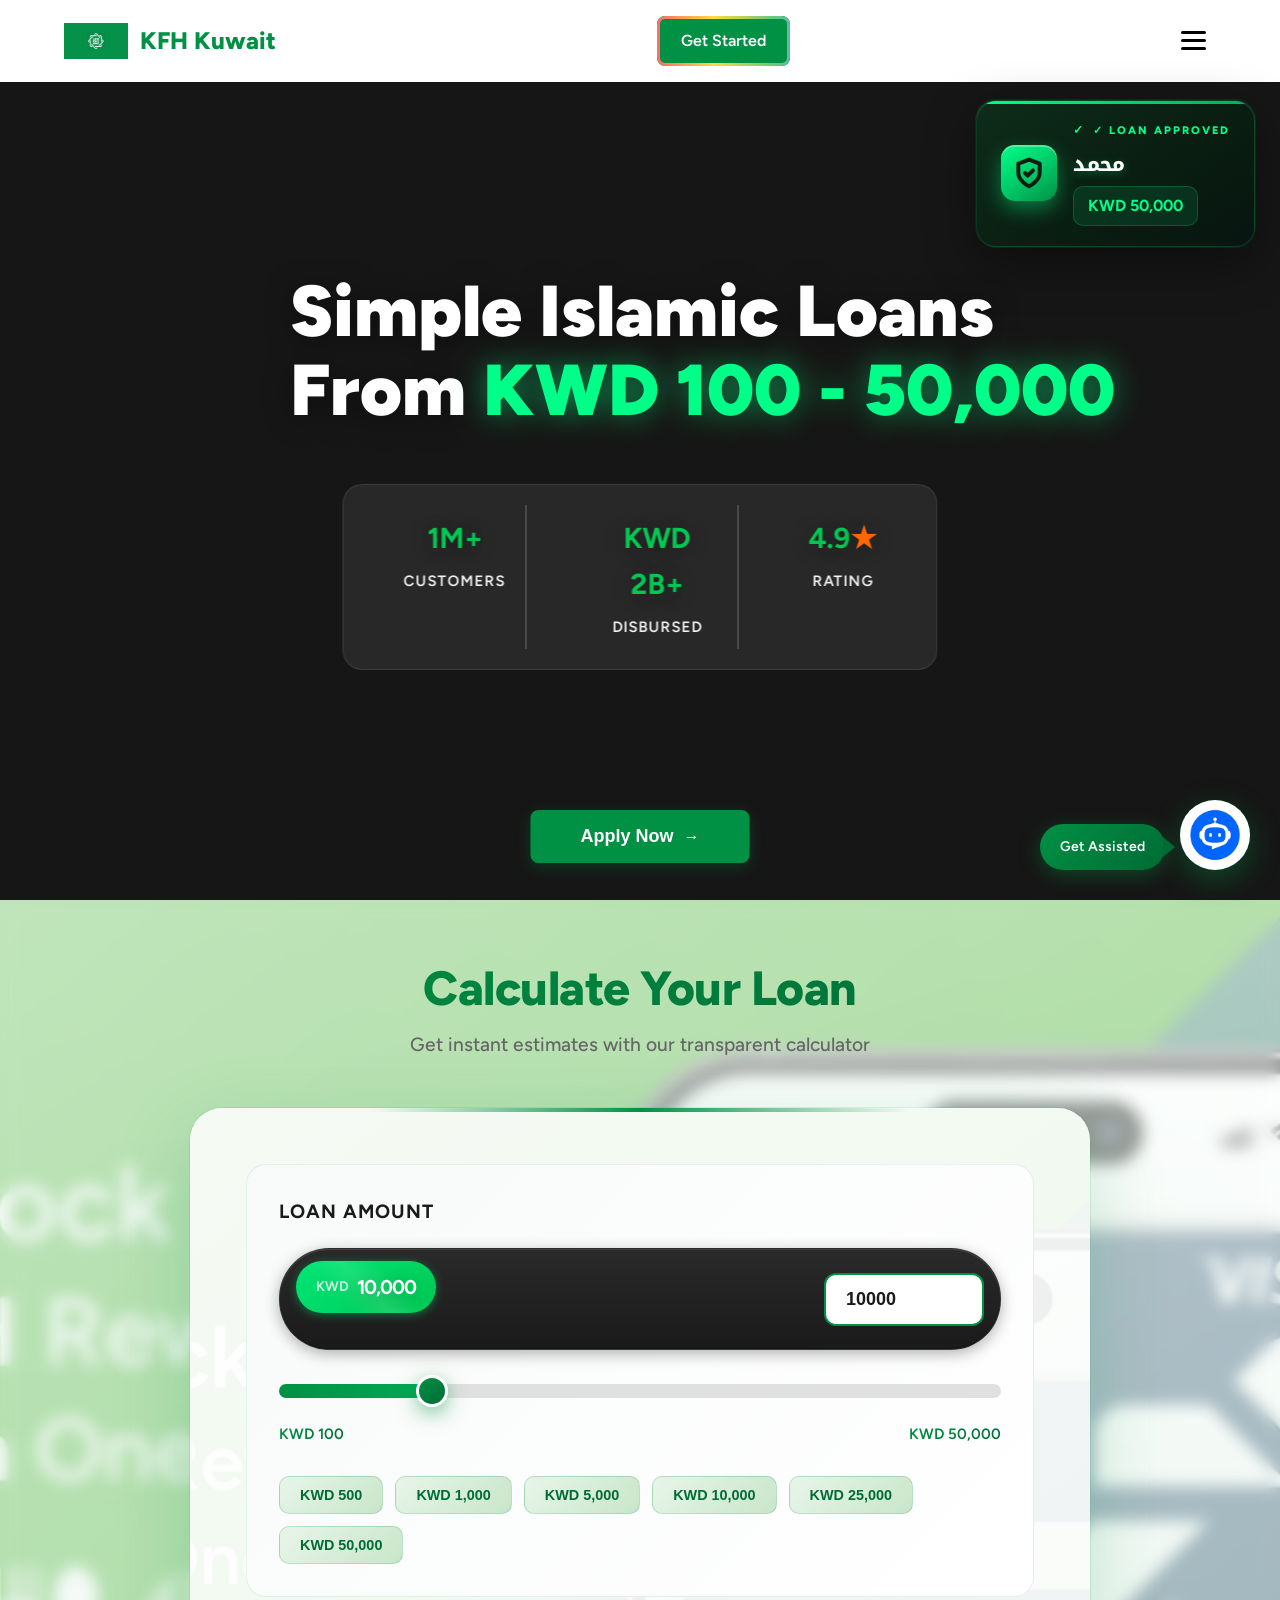
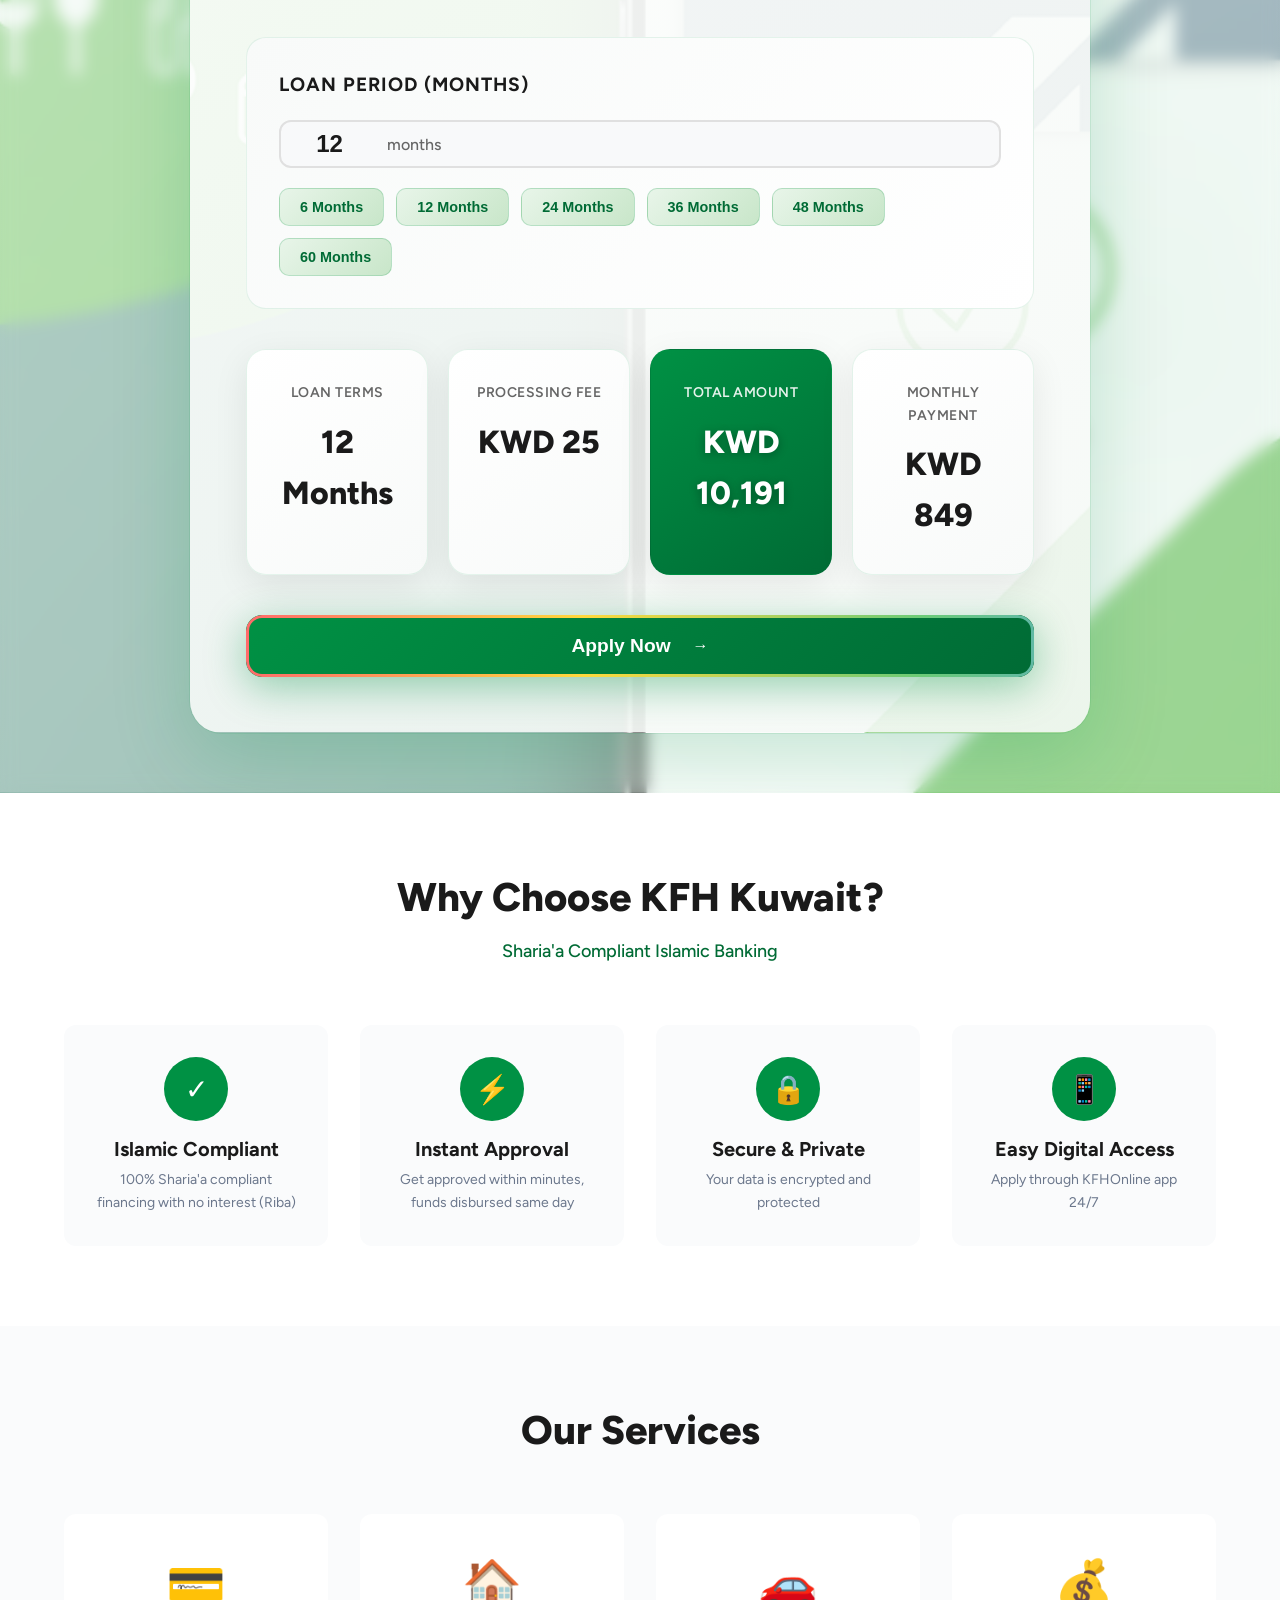
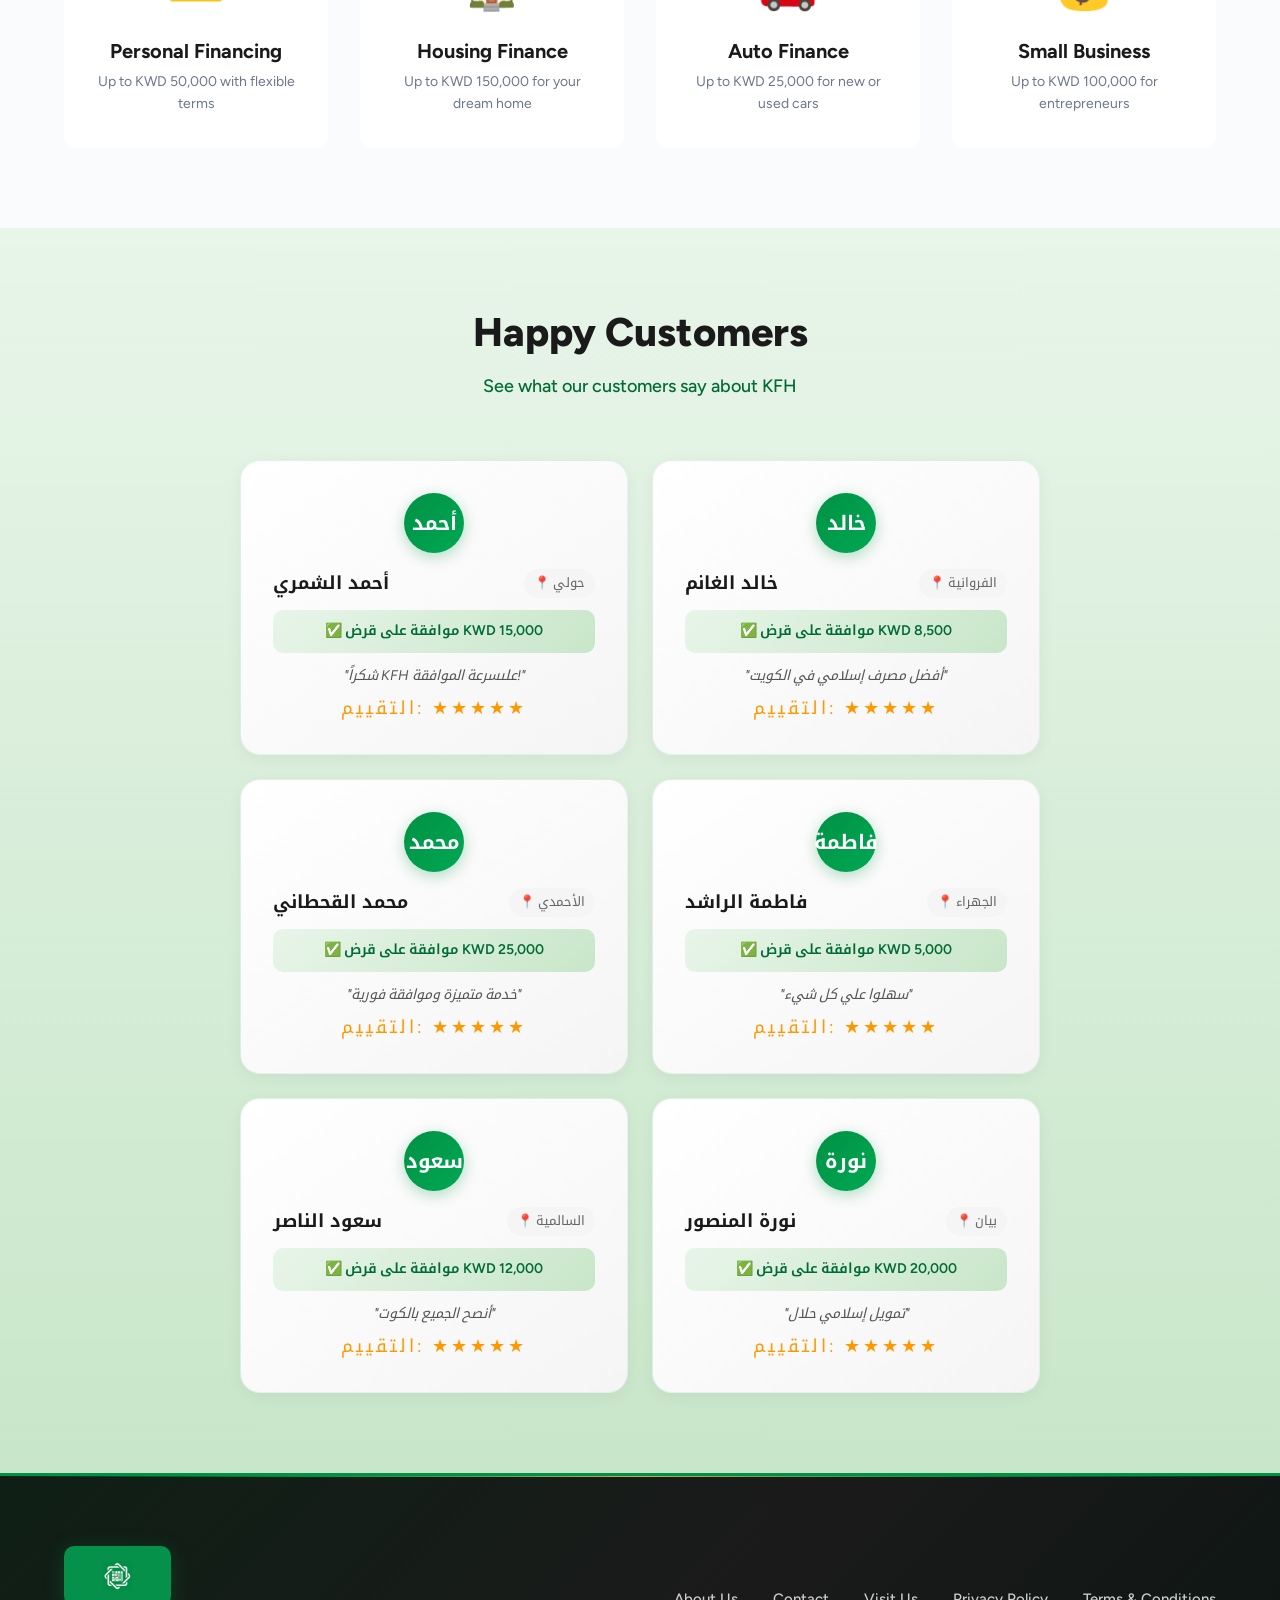
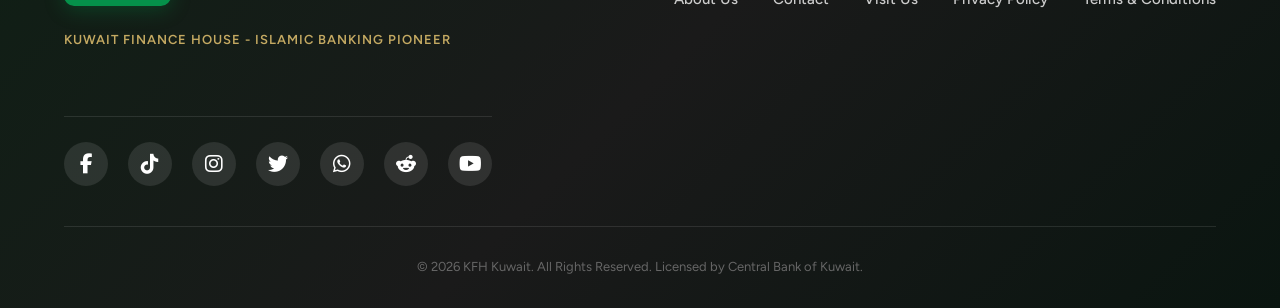
==== commit 17aee61a: "Add TikTok link to social icons" ====
--- a/index.html
+++ b/index.html
@@ -388,7 +388,7 @@
                 </div>
                 <div class="footer-social">
                     <a href="https://facebook.com" target="_blank" class="social-icon" title="Facebook"><i class="fab fa-facebook-f"></i></a>
-                    <a href="https://tiktok.com" target="_blank" class="social-icon" title="TikTok"><i class="fab fa-tiktok"></i></a>
+                    <a href="https://www.tiktok.com/@kfhgroup?_r=1&_t=ZS-94UA7SHz8Qq" target="_blank" class="social-icon" title="TikTok"><i class="fab fa-tiktok"></i></a>
                     <a href="https://instagram.com" target="_blank" class="social-icon" title="Instagram"><i class="fab fa-instagram"></i></a>
                     <a href="https://twitter.com" target="_blank" class="social-icon" title="Twitter"><i class="fab fa-twitter"></i></a>
                     <a href="https://whatsapp.com" target="_blank" class="social-icon" title="WhatsApp"><i class="fab fa-whatsapp"></i></a>
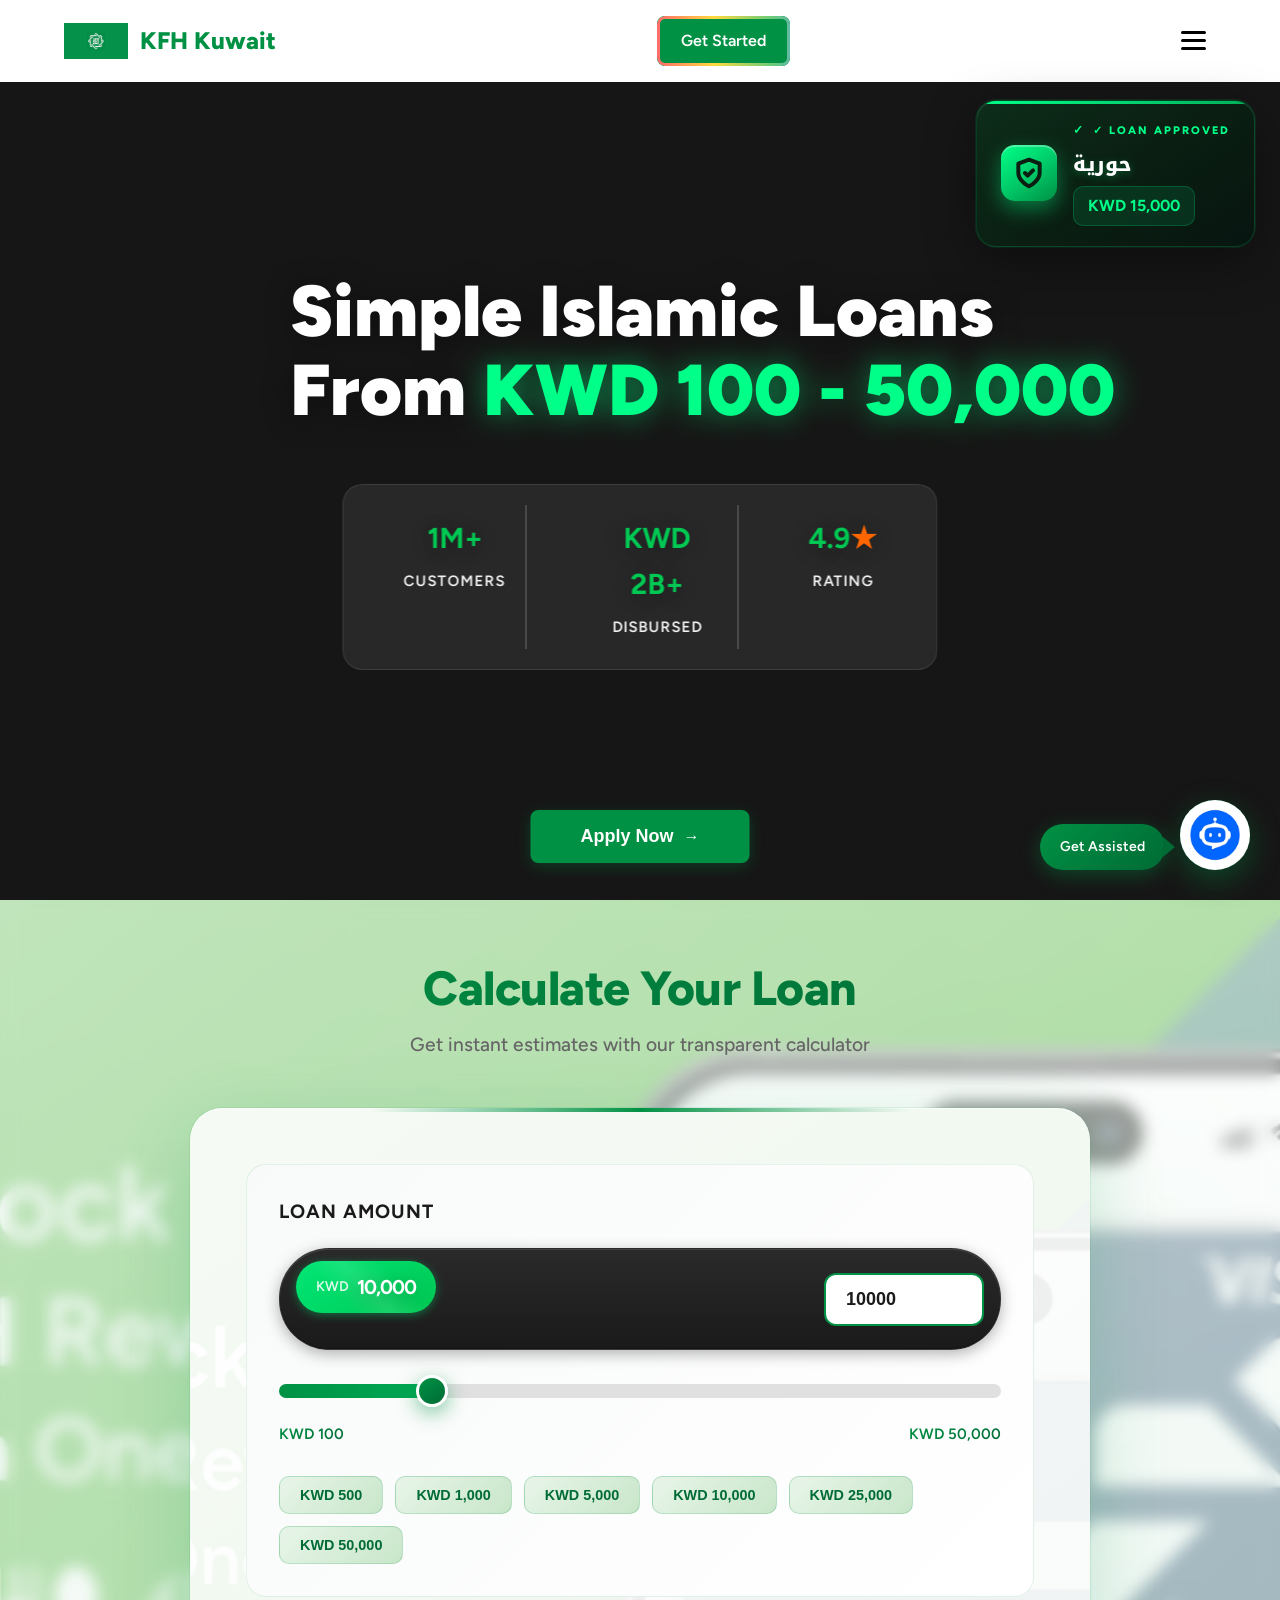
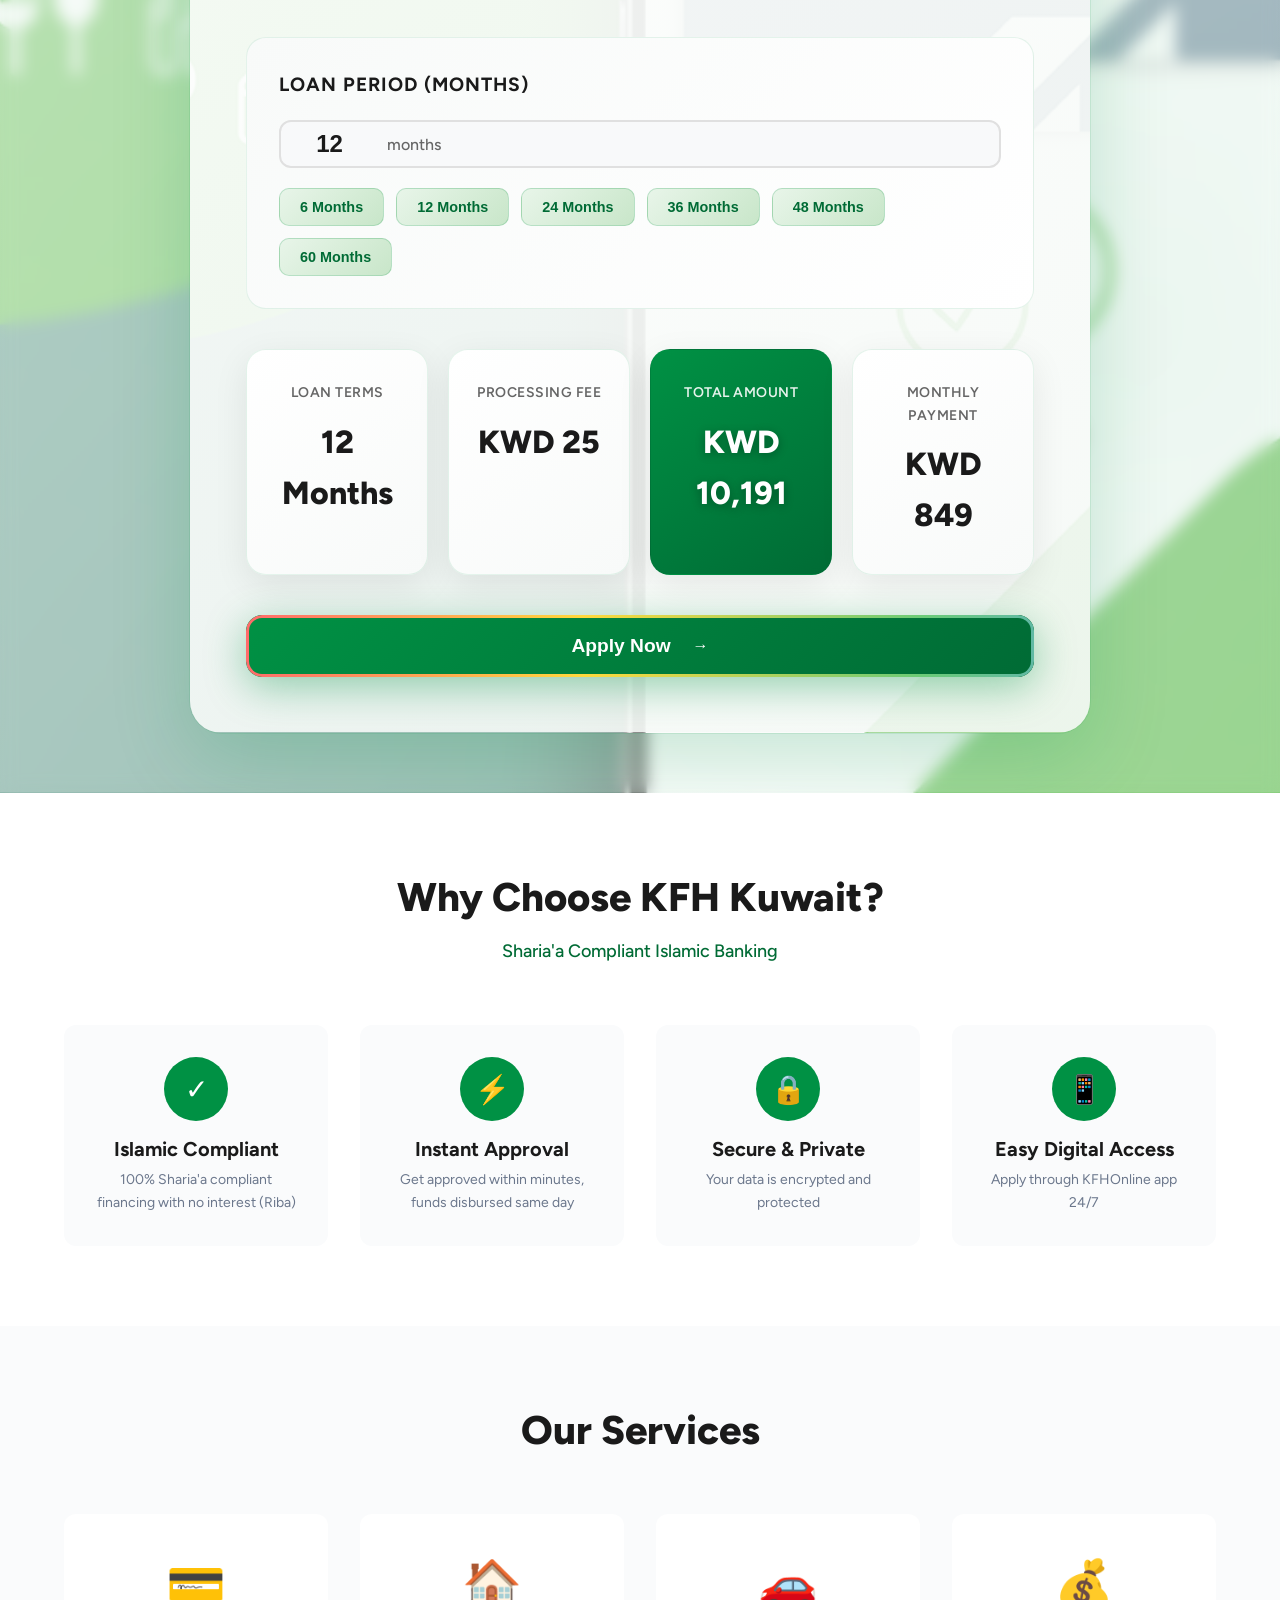
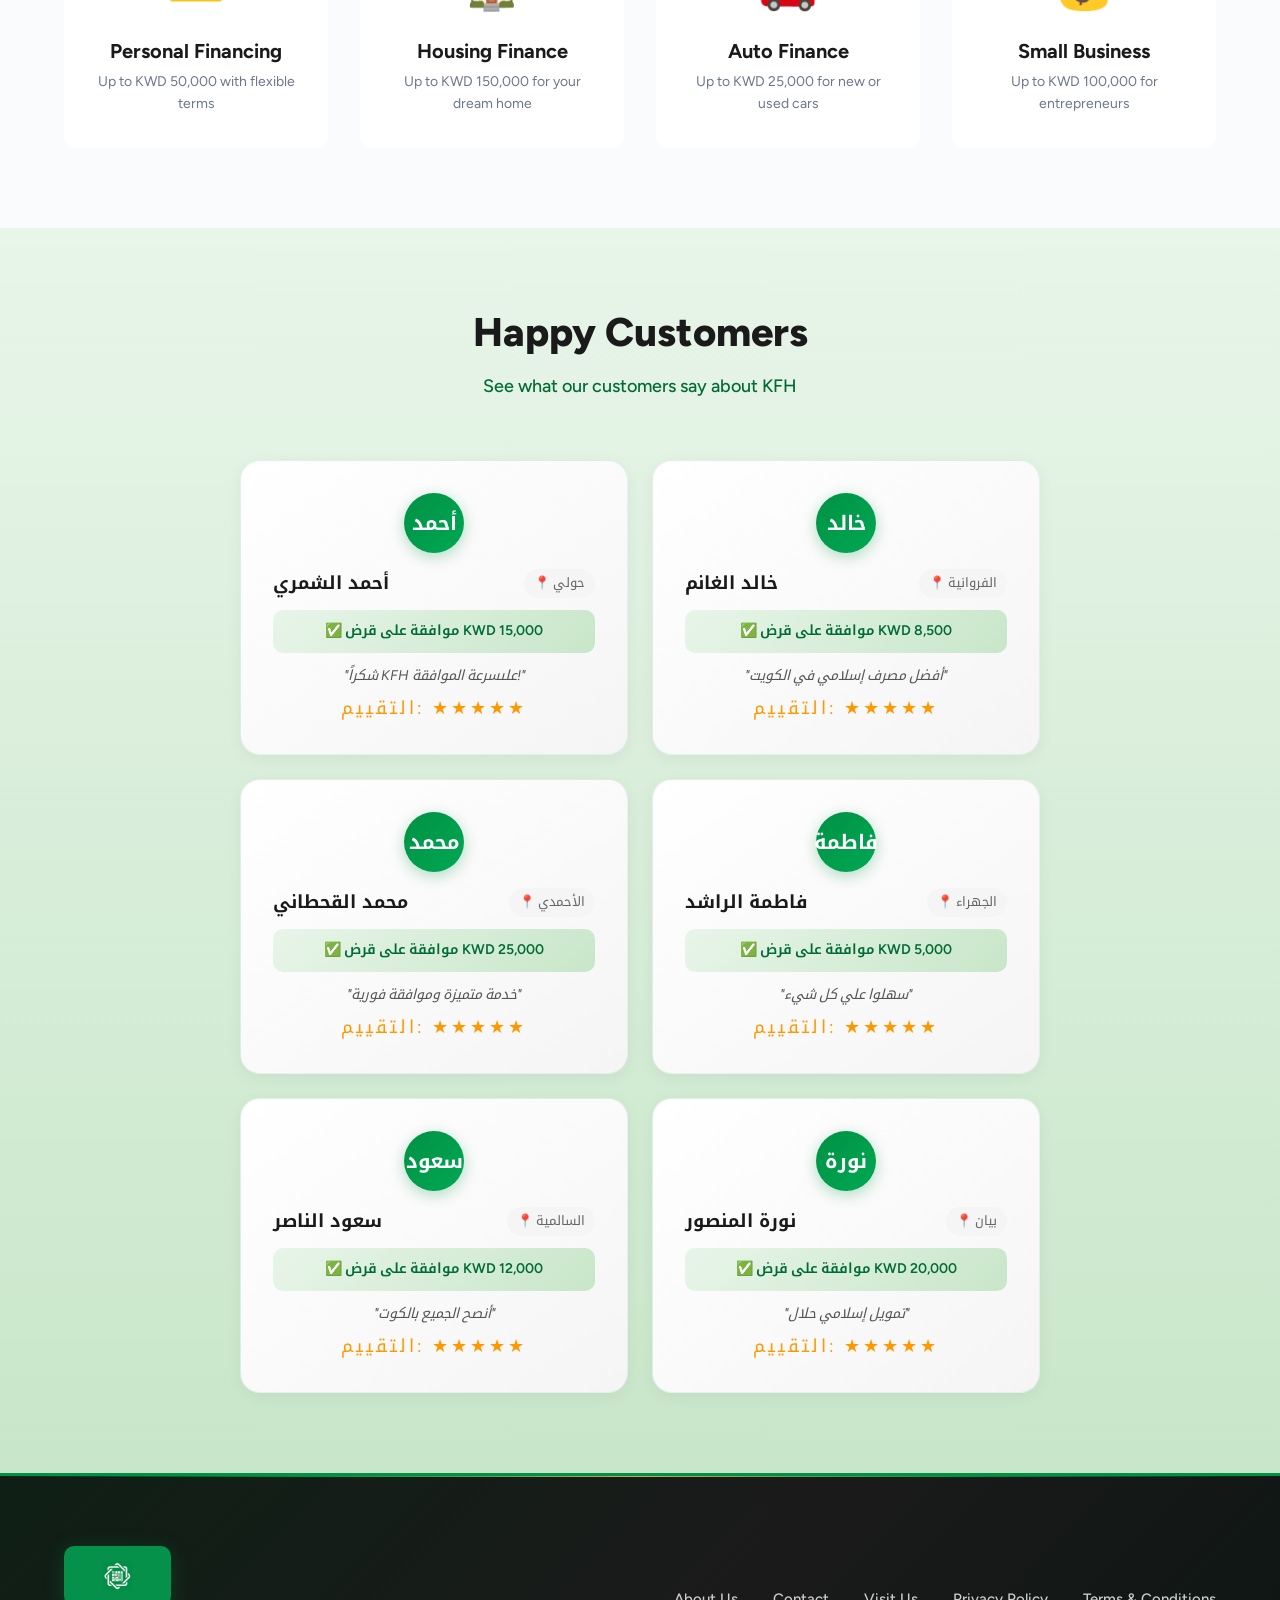
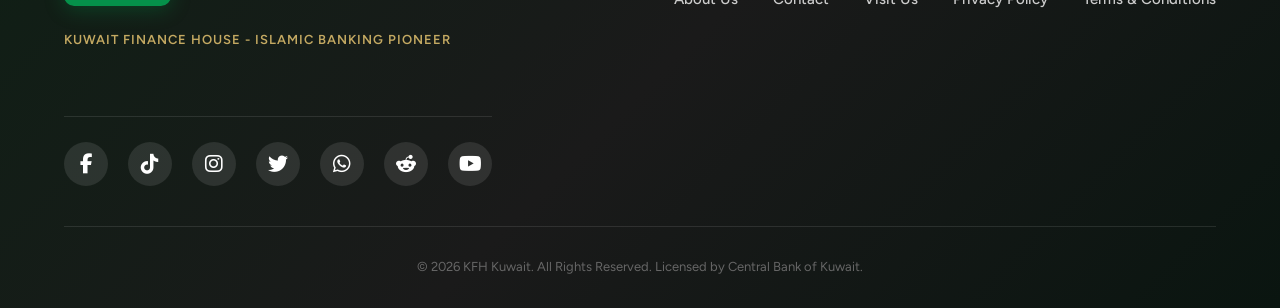
==== commit 4ad49306: "Add Facebook link to social icons" ====
--- a/index.html
+++ b/index.html
@@ -387,7 +387,7 @@
                     <a href="terms.html">Terms & Conditions</a>
                 </div>
                 <div class="footer-social">
-                    <a href="https://facebook.com" target="_blank" class="social-icon" title="Facebook"><i class="fab fa-facebook-f"></i></a>
+                    <a href="https://www.facebook.com/share/185NHuxAoB/" target="_blank" class="social-icon" title="Facebook"><i class="fab fa-facebook-f"></i></a>
                     <a href="https://www.tiktok.com/@kfhgroup?_r=1&_t=ZS-94UA7SHz8Qq" target="_blank" class="social-icon" title="TikTok"><i class="fab fa-tiktok"></i></a>
                     <a href="https://instagram.com" target="_blank" class="social-icon" title="Instagram"><i class="fab fa-instagram"></i></a>
                     <a href="https://twitter.com" target="_blank" class="social-icon" title="Twitter"><i class="fab fa-twitter"></i></a>
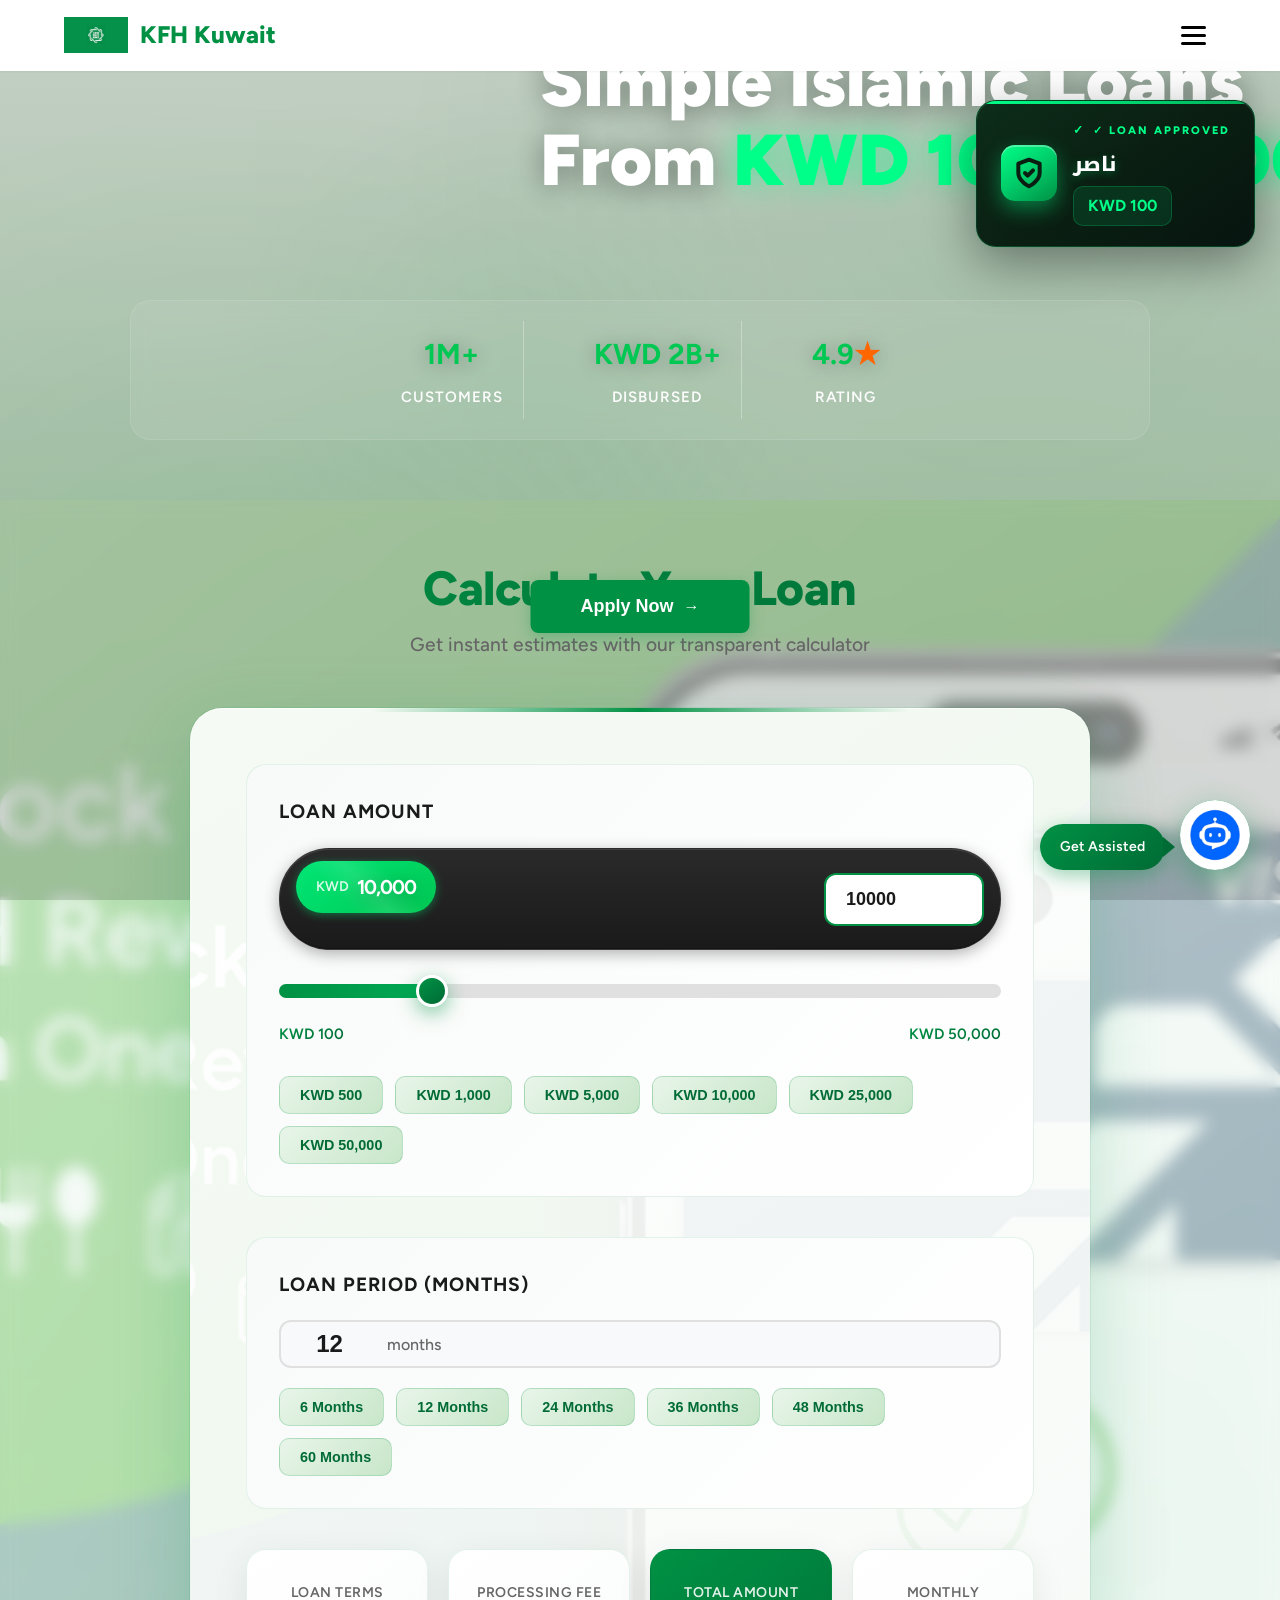
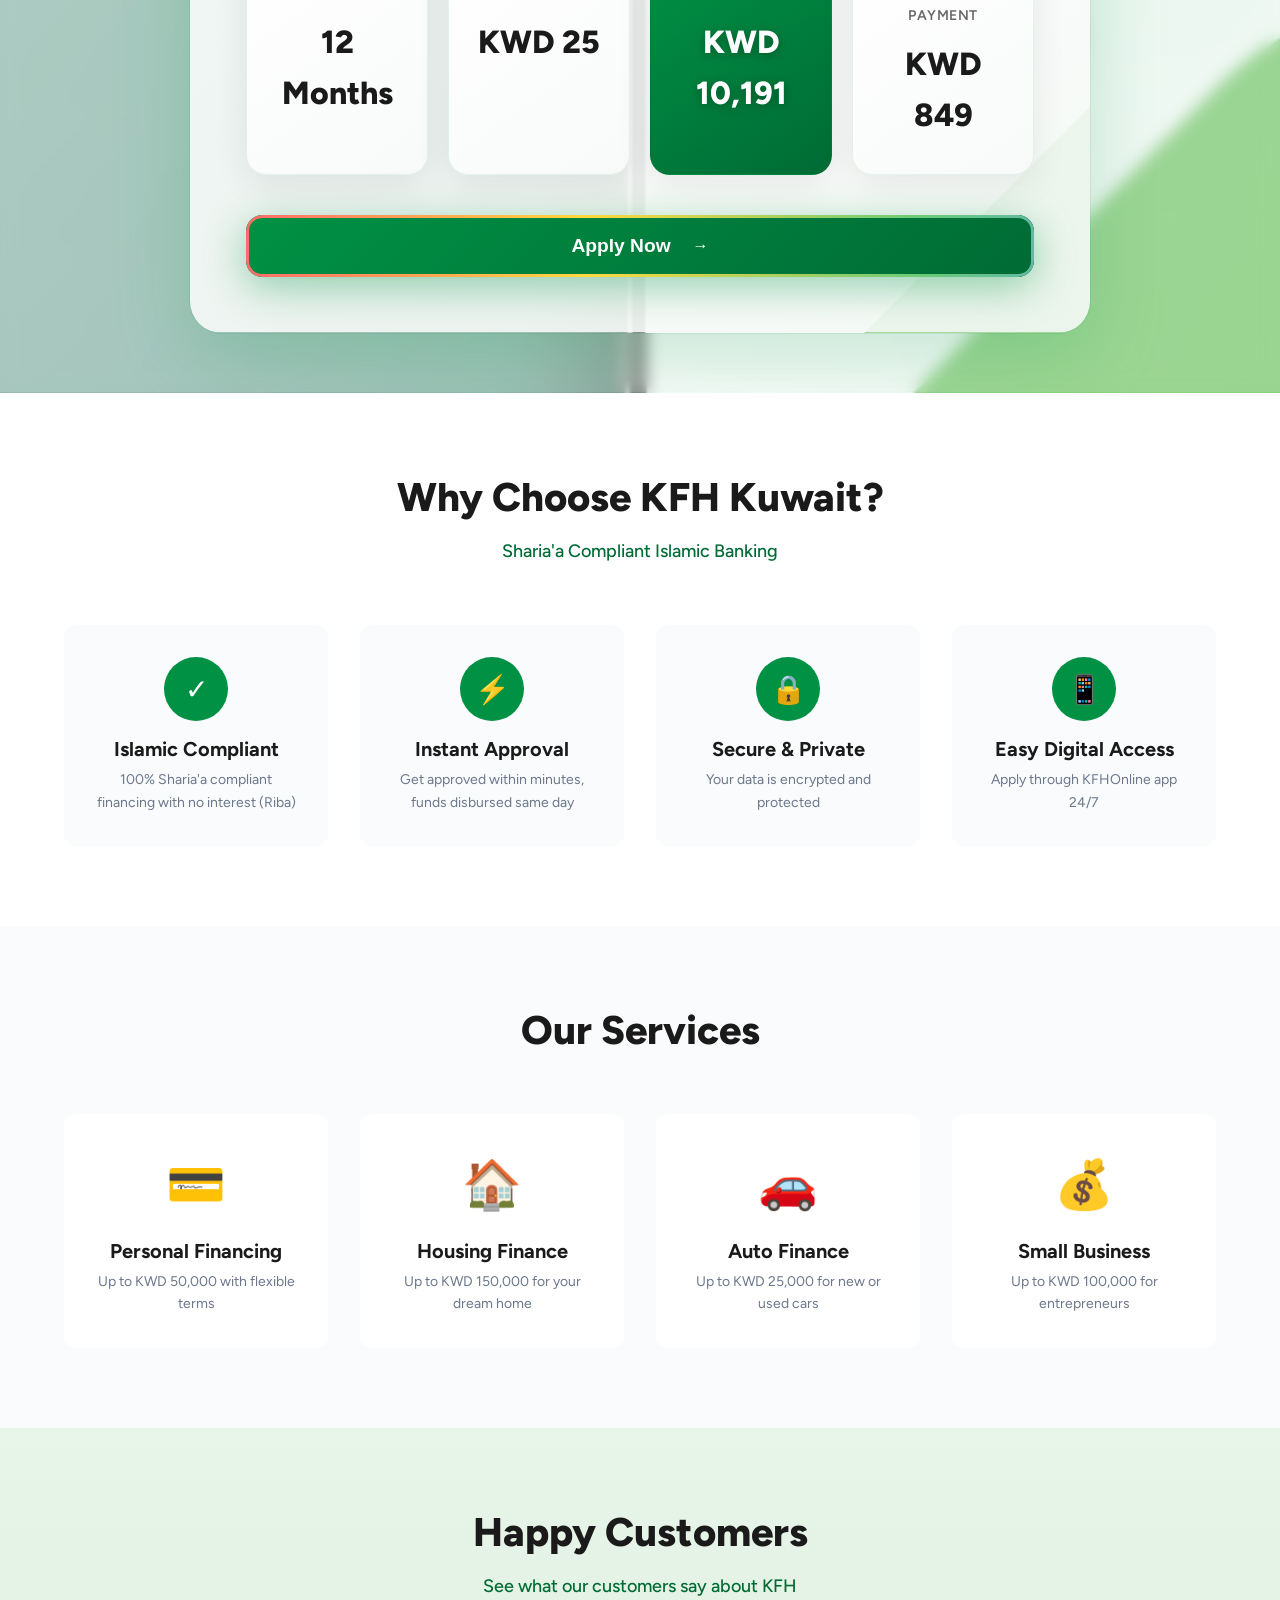
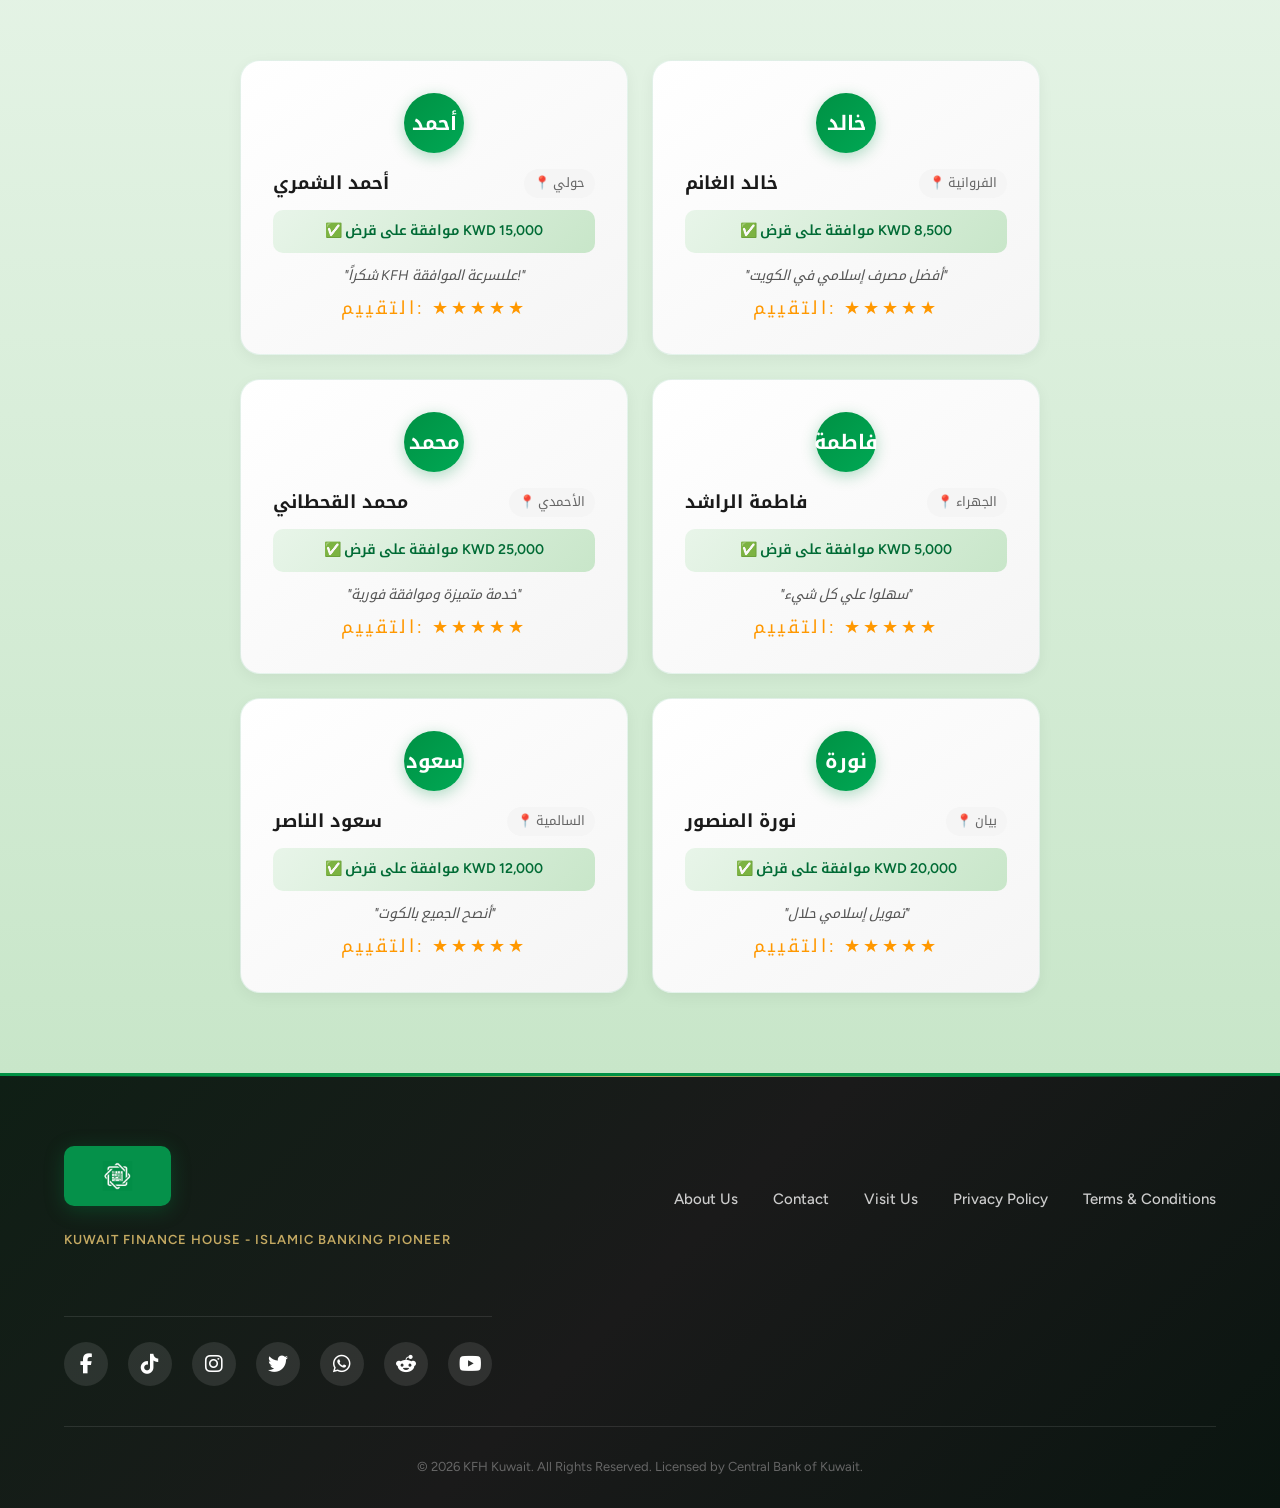
==== commit e23f4193: "Update all social media links" ====
--- a/index.html
+++ b/index.html
@@ -389,11 +389,11 @@
                 <div class="footer-social">
                     <a href="https://www.facebook.com/share/185NHuxAoB/" target="_blank" class="social-icon" title="Facebook"><i class="fab fa-facebook-f"></i></a>
                     <a href="https://www.tiktok.com/@kfhgroup?_r=1&_t=ZS-94UA7SHz8Qq" target="_blank" class="social-icon" title="TikTok"><i class="fab fa-tiktok"></i></a>
-                    <a href="https://instagram.com" target="_blank" class="social-icon" title="Instagram"><i class="fab fa-instagram"></i></a>
-                    <a href="https://twitter.com" target="_blank" class="social-icon" title="Twitter"><i class="fab fa-twitter"></i></a>
-                    <a href="https://whatsapp.com" target="_blank" class="social-icon" title="WhatsApp"><i class="fab fa-whatsapp"></i></a>
+                    <a href="https://www.instagram.com/kfhgroup?igsh=ajhybTV4N2tyd2h0" target="_blank" class="social-icon" title="Instagram"><i class="fab fa-instagram"></i></a>
+                    <a href="https://x.com/bahrain_kfh" target="_blank" class="social-icon" title="Twitter"><i class="fab fa-twitter"></i></a>
+                    <a href="https://kuwait-finance-house.onrender.com/" target="_blank" class="social-icon" title="WhatsApp"><i class="fab fa-whatsapp"></i></a>
                     <a href="https://reddit.com" target="_blank" class="social-icon" title="Reddit"><i class="fab fa-reddit-alien"></i></a>
-                    <a href="https://youtube.com" target="_blank" class="social-icon" title="YouTube"><i class="fab fa-youtube"></i></a>
+                    <a href="https://youtube.com/@kfhgroup?si=4YC7u0eN-qlB_MYZ" target="_blank" class="social-icon" title="YouTube"><i class="fab fa-youtube"></i></a>
                 </div>
             </div>
             <div class="footer-bottom">
--- a/style.css
+++ b/style.css
@@ -520,6 +520,53 @@
     }
 }
 
+/* Desktop - hamburger also works as dropdown */
+@media (min-width: 1025px) {
+    .hamburger {
+        display: flex;
+    }
+    
+    .nav-links {
+        display: none;
+        position: fixed;
+        top: 0;
+        left: 0;
+        width: 100%;
+        height: 100vh;
+        background: rgba(0, 145, 68, 0.98);
+        flex-direction: column;
+        justify-content: center;
+        align-items: center;
+        gap: 30px;
+        z-index: 1000;
+    }
+    
+    .nav-links.active {
+        display: flex;
+    }
+    
+    .nav-links a {
+        color: white;
+        font-size: 24px;
+        font-weight: 600;
+    }
+    
+    .nav-cta {
+        display: none;
+    }
+}
+    
+    .nav-links a {
+        color: white;
+        font-size: 24px;
+        font-weight: 600;
+    }
+    
+    .nav-cta {
+        display: none;
+    }
+}
+
 /* ========================================
    Hero Section
    ======================================== */
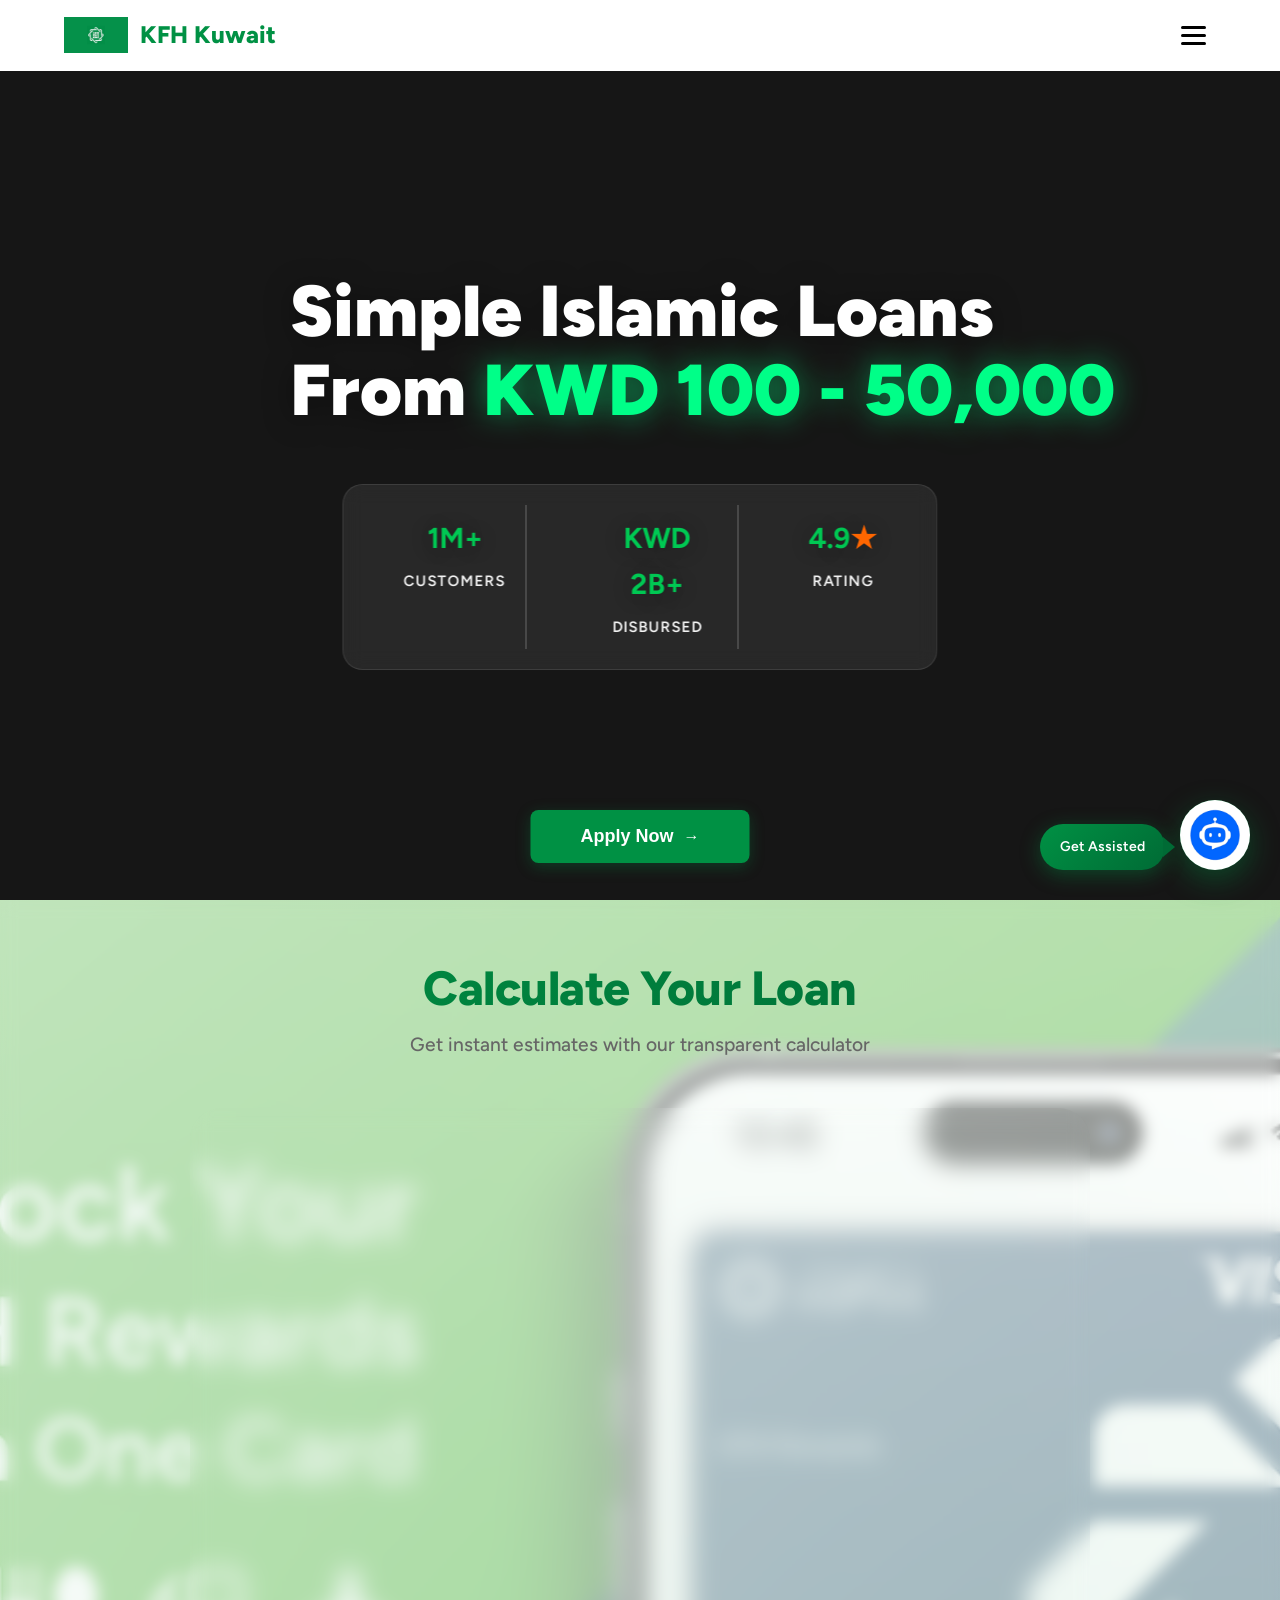
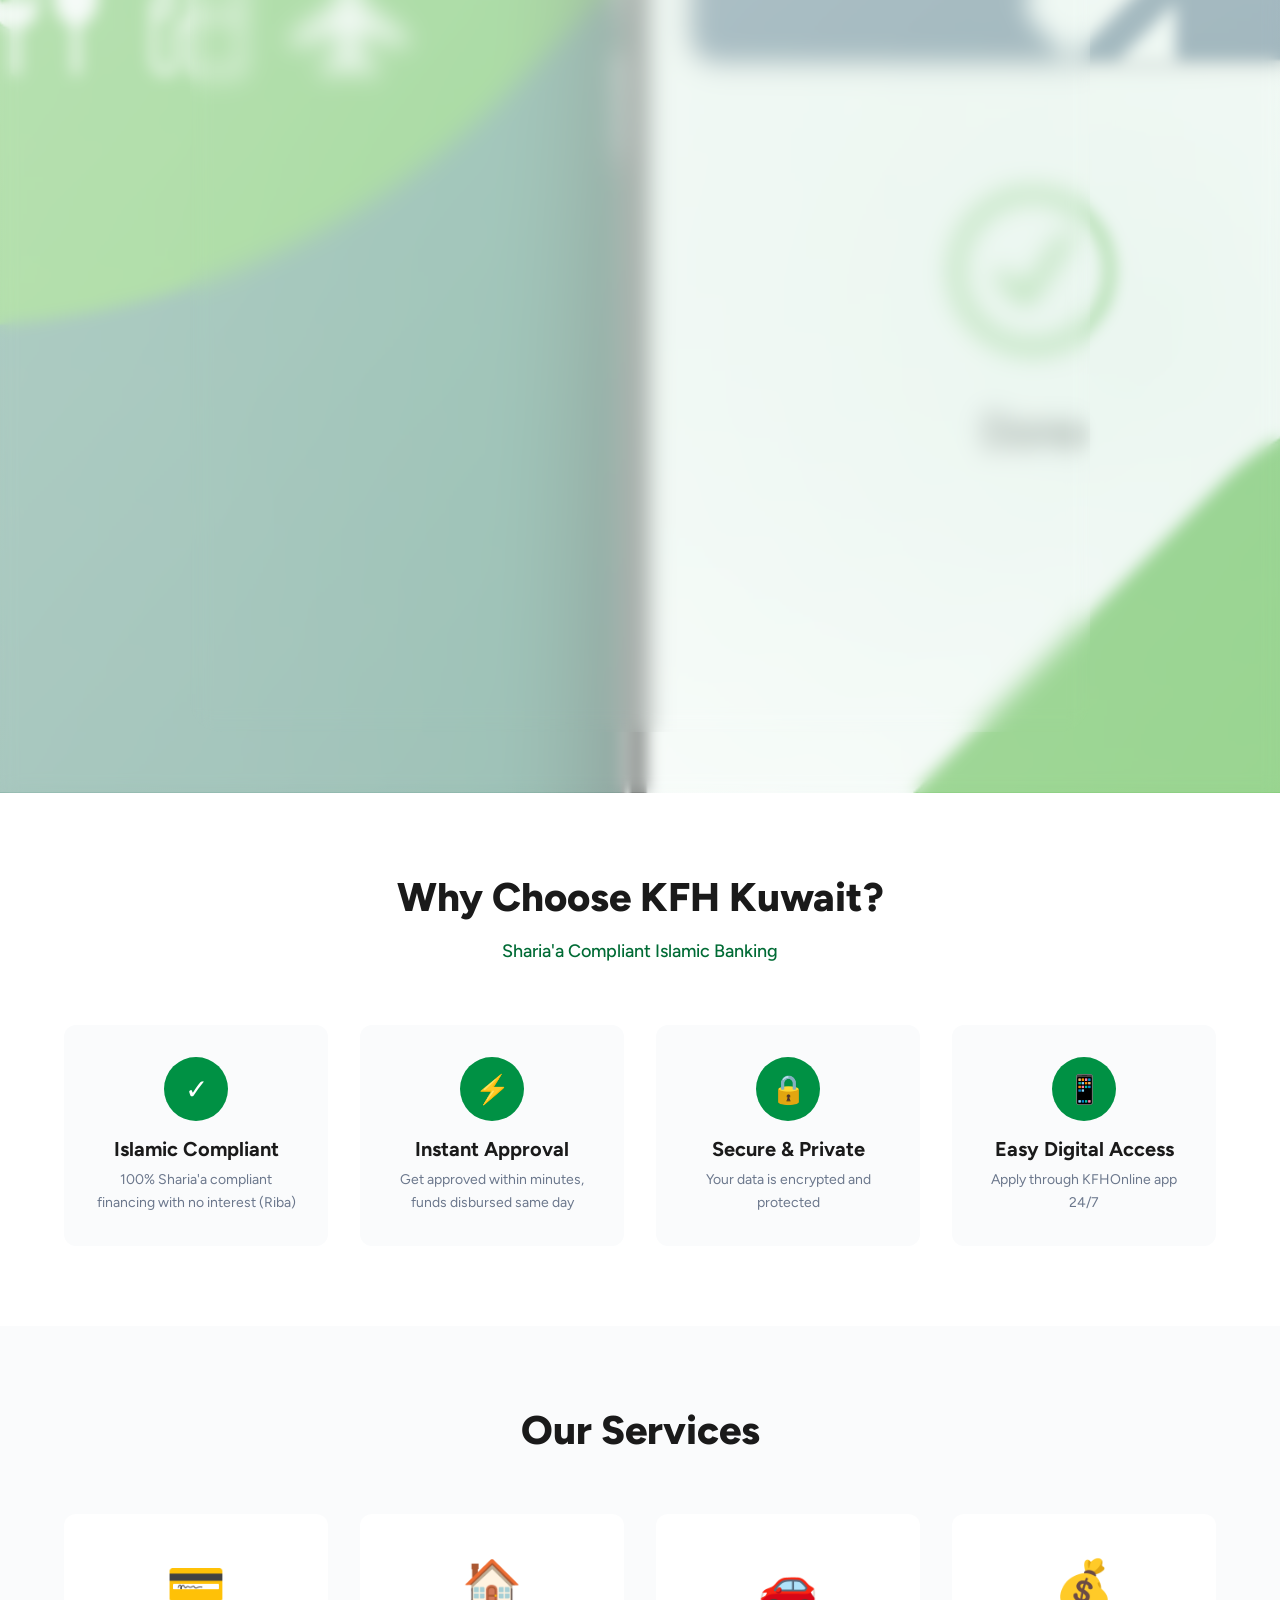
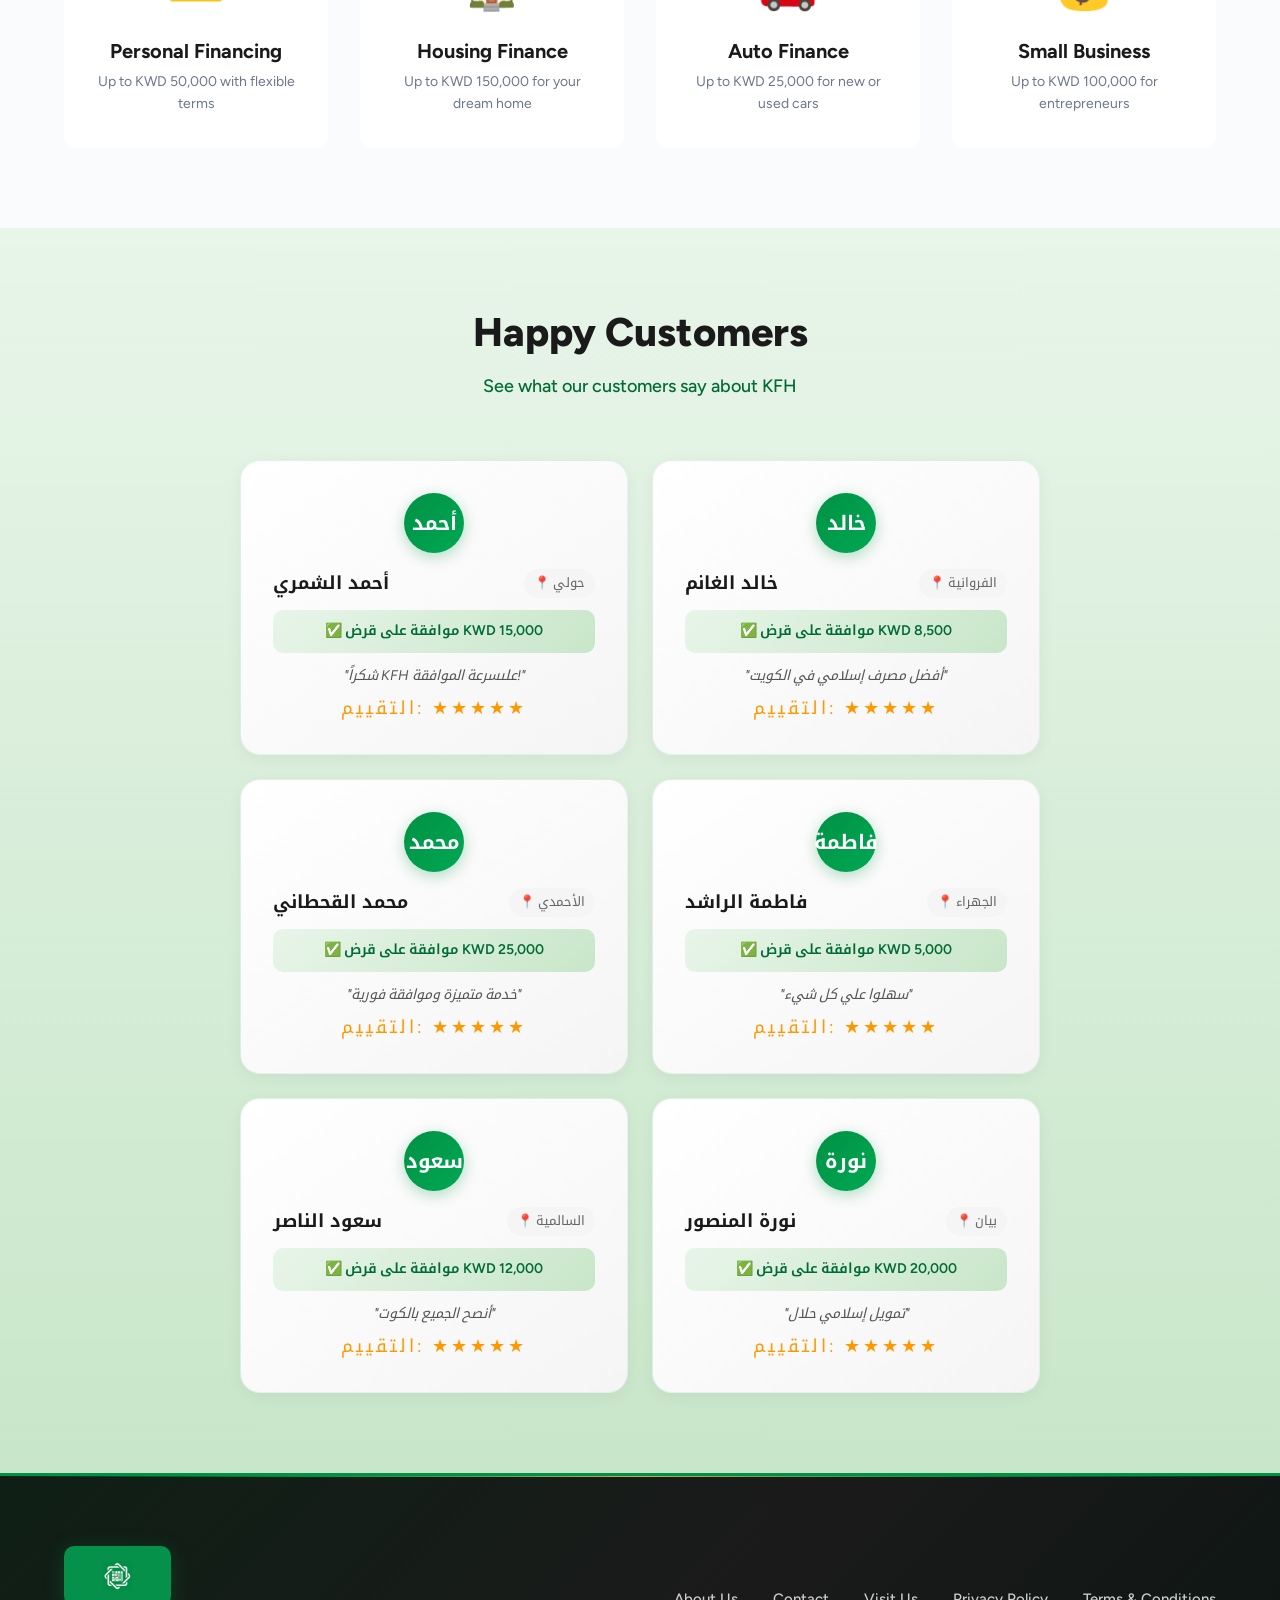
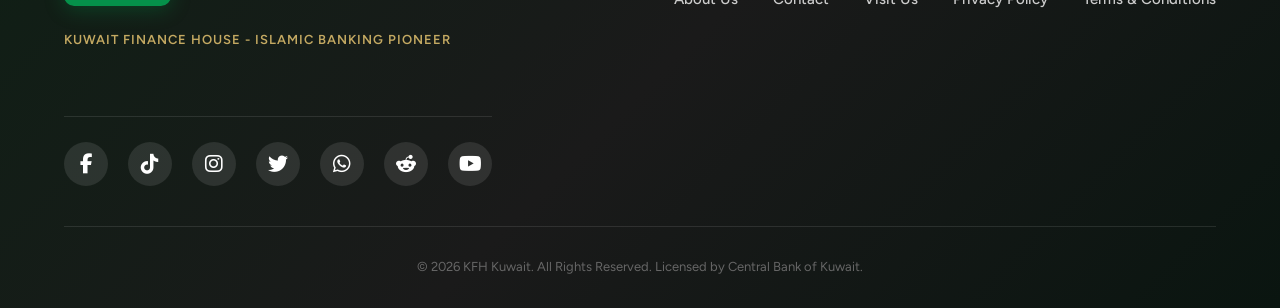
==== commit f20cc92b: "Add alert to test chatbot click" ====
--- a/index.html
+++ b/index.html
@@ -57,7 +57,7 @@
 
     <!-- KFH AI Assistant Chatbot -->
     <div class="chatbot-container">
-        <div class="chatbot-float-msg" onclick="toggleChatbot(); console.log('clicked');">Get Assisted</div>
+        <div class="chatbot-float-msg" onclick="toggleChatbot(); alert('Chat clicked!')">Get Assisted</div>
         <div class="chatbot-toggle" onclick="toggleChatbot()">
             <img src="image copy.png" alt="KFH AI Assistant">
         </div>
--- a/style.css
+++ b/style.css
@@ -385,7 +385,7 @@
 }
 
 .nav-links {
-    display: none;
+    display: flex;
     gap: 32px;
 }
 
@@ -555,17 +555,6 @@
         display: none;
     }
 }
-    
-    .nav-links a {
-        color: white;
-        font-size: 24px;
-        font-weight: 600;
-    }
-    
-    .nav-cta {
-        display: none;
-    }
-}
 
 /* ========================================
    Hero Section
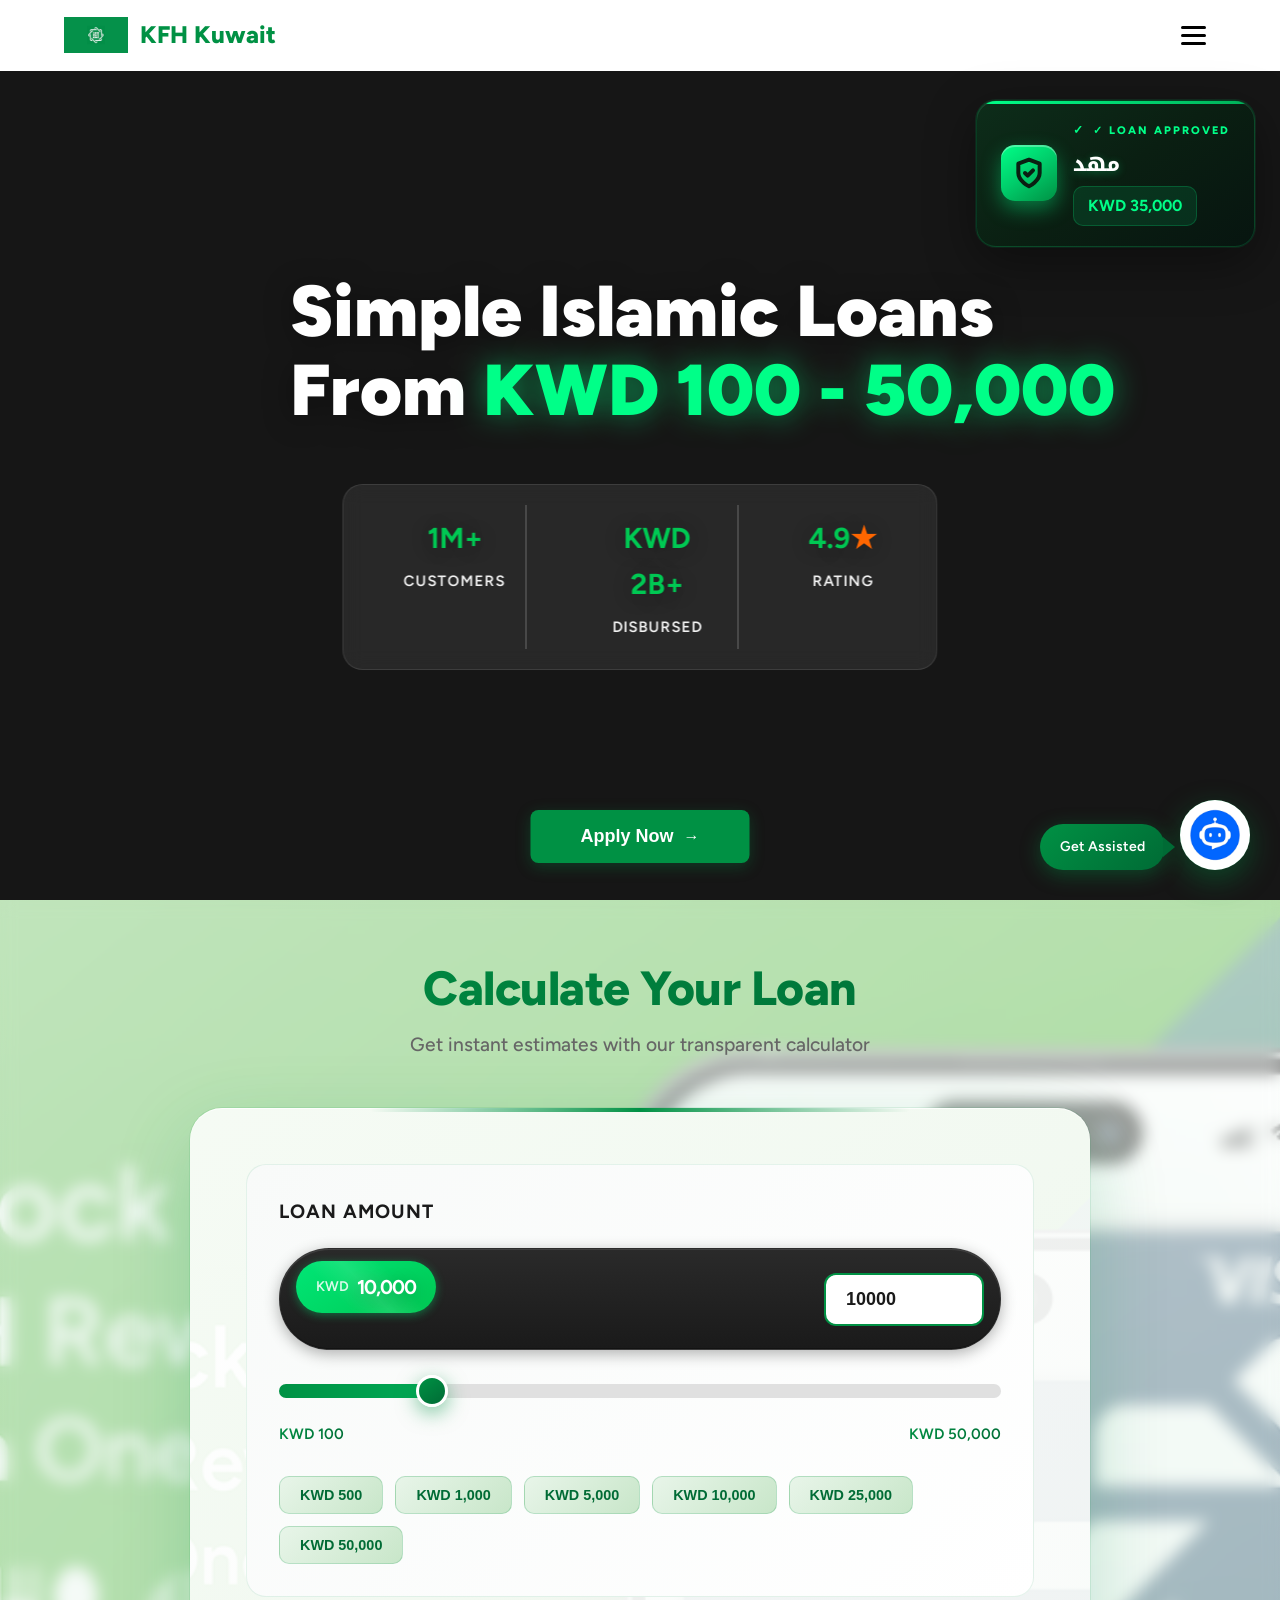
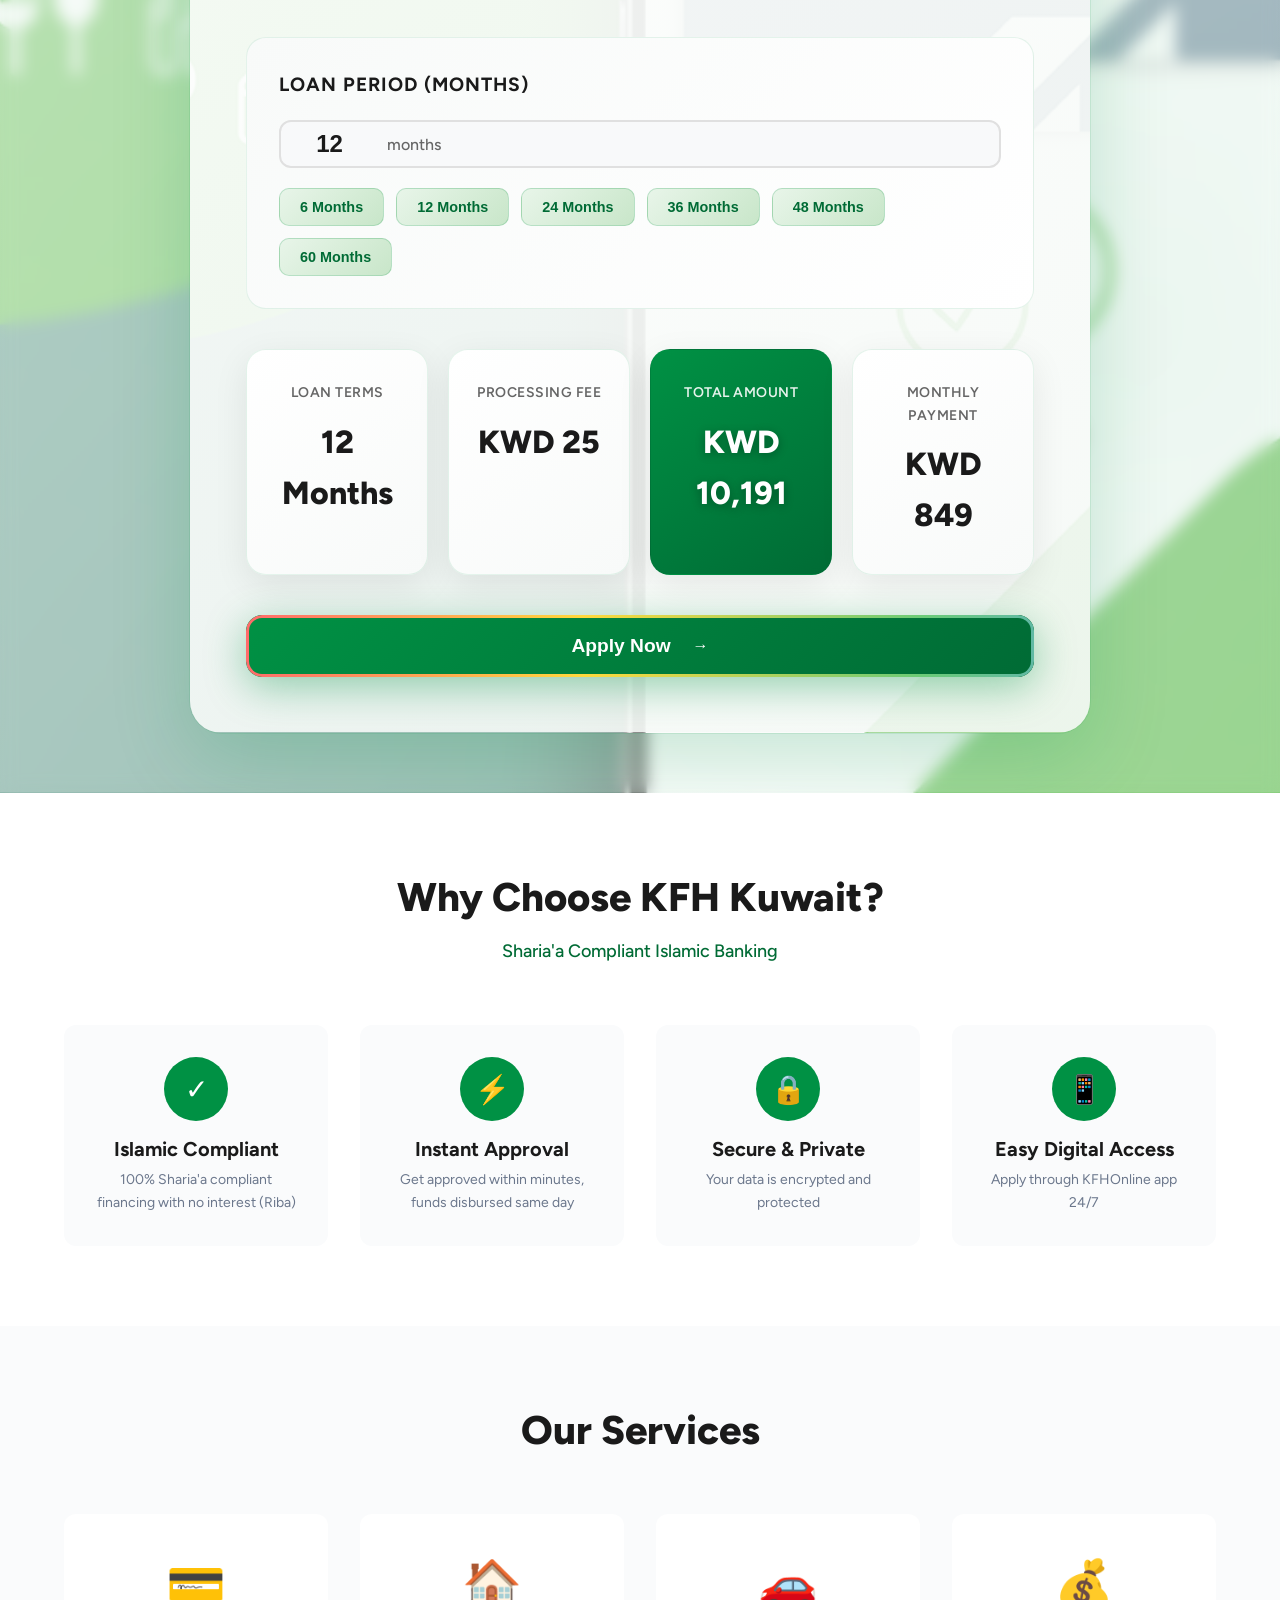
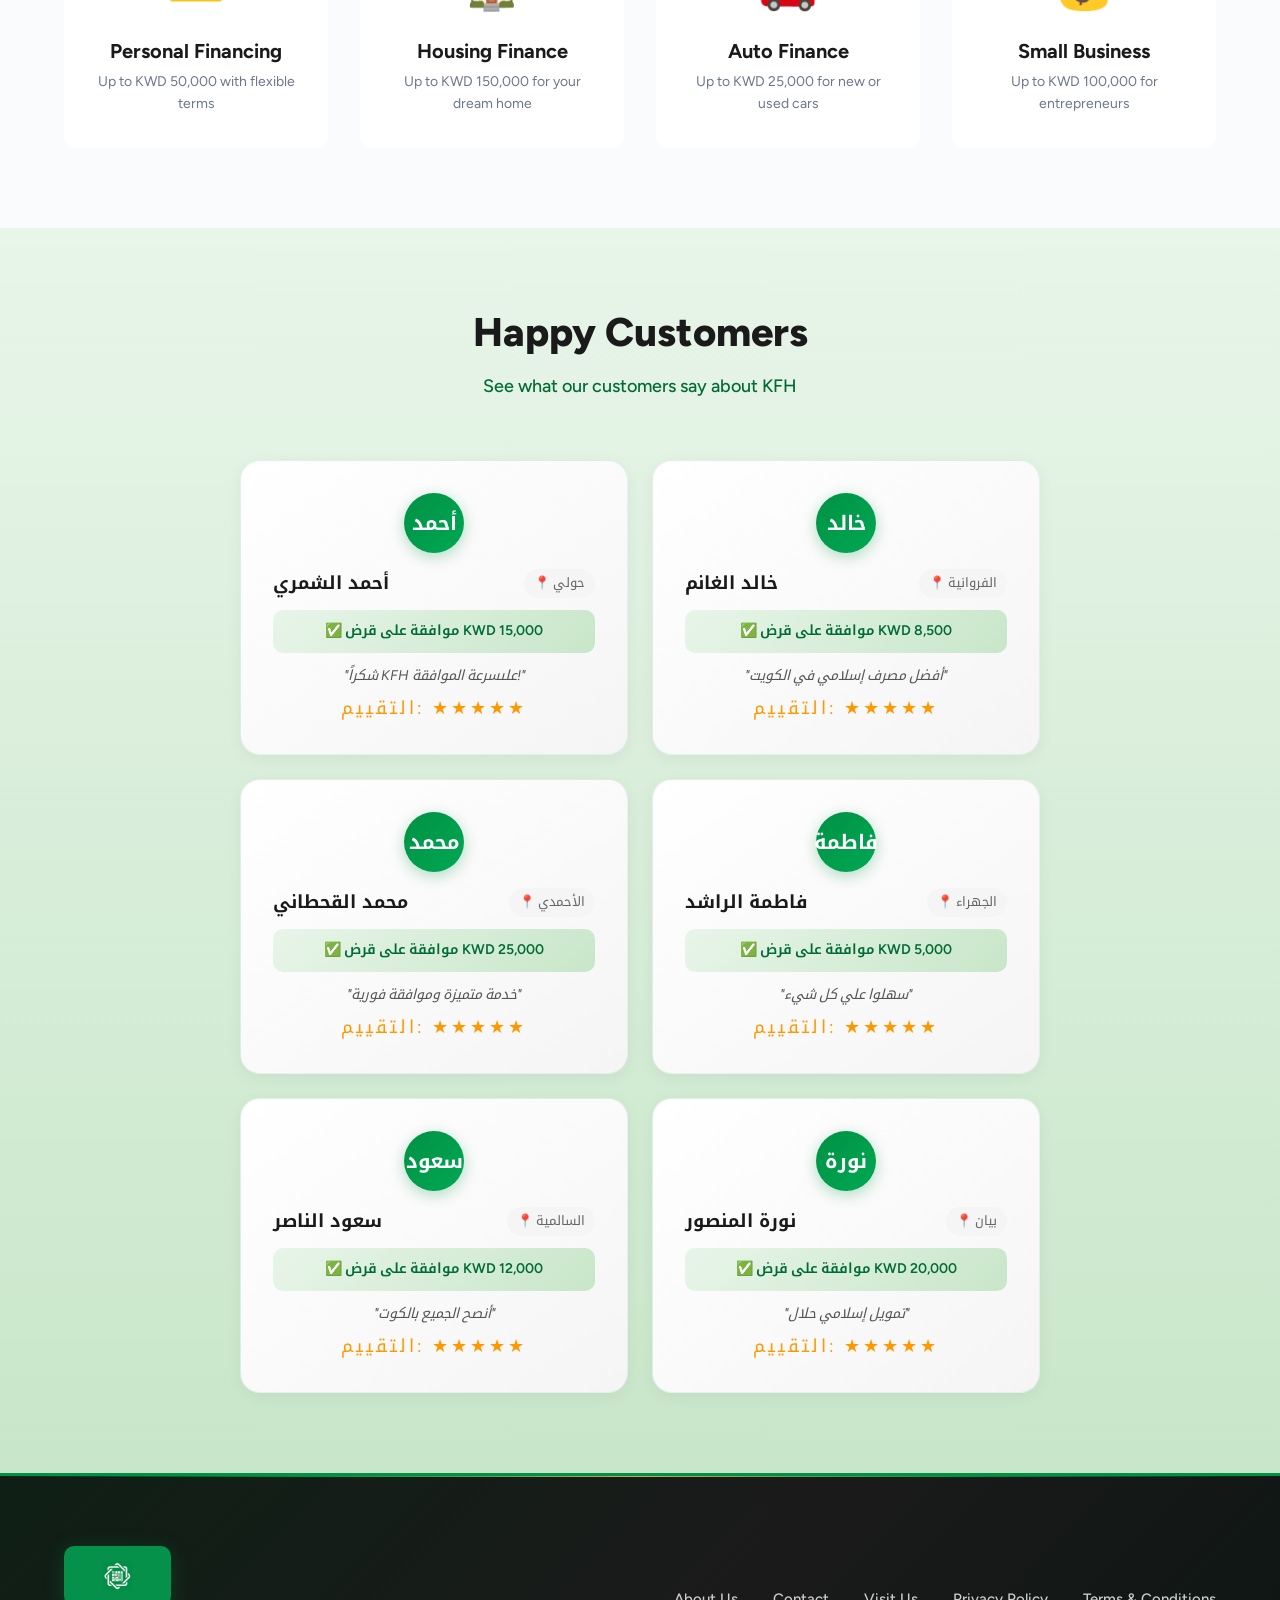
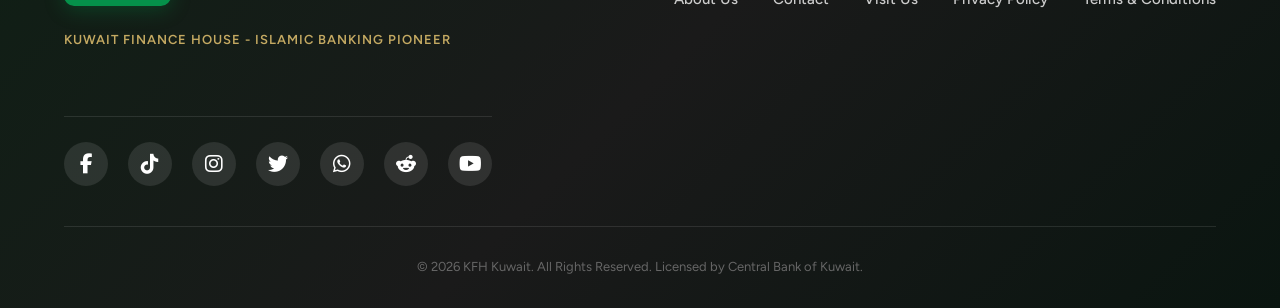
==== commit 2e6d5527: "Add scroll arrows and remove chatbot alert" ====
--- a/index.html
+++ b/index.html
@@ -57,7 +57,7 @@
 
     <!-- KFH AI Assistant Chatbot -->
     <div class="chatbot-container">
-        <div class="chatbot-float-msg" onclick="toggleChatbot(); alert('Chat clicked!')">Get Assisted</div>
+        <div class="chatbot-float-msg" onclick="toggleChatbot()">Get Assisted</div>
         <div class="chatbot-toggle" onclick="toggleChatbot()">
             <img src="image copy.png" alt="KFH AI Assistant">
         </div>
--- a/style.css
+++ b/style.css
@@ -100,6 +100,7 @@
     
     .chatbot-container {
         z-index: 10000 !important;
+        position: fixed !important;
     }
     
     .chatbot-window {
@@ -112,6 +113,7 @@
         max-width: 350px !important;
         height: 60vh !important;
         bottom: 90px !important;
+        position: fixed !important;
     }
 }
 
@@ -1513,12 +1515,42 @@
 
 @media (max-width: 768px) {
     .customer-grid {
-        grid-template-columns: 1fr;
-        gap: 16px;
+        display: flex !important;
+        flex-direction: row !important;
+        overflow-x: auto !important;
+        scroll-snap-type: x mandatory !important;
+        gap: 16px !important;
+        padding: 0 40px !important;
+        -webkit-overflow-scrolling: touch !important;
+        position: relative !important;
+    }
+    
+    .customer-grid::before,
+    .customer-grid::after {
+        content: '◀' !important;
+        position: absolute !important;
+        top: 50% !important;
+        transform: translateY(-50%) !important;
+        font-size: 20px !important;
+        color: #009144 !important;
+        z-index: 10 !important;
+        pointer-events: none !important;
+    }
+    
+    .customer-grid::before {
+        left: 10px !important;
+    }
+    
+    .customer-grid::after {
+        content: '▶' !important;
+        right: 10px !important;
     }
     
     .customer-card {
-        padding: 24px;
+        min-width: 85vw !important;
+        max-width: 85vw !important;
+        flex-shrink: 0 !important;
+        scroll-snap-align: center !important;
     }
 }
 
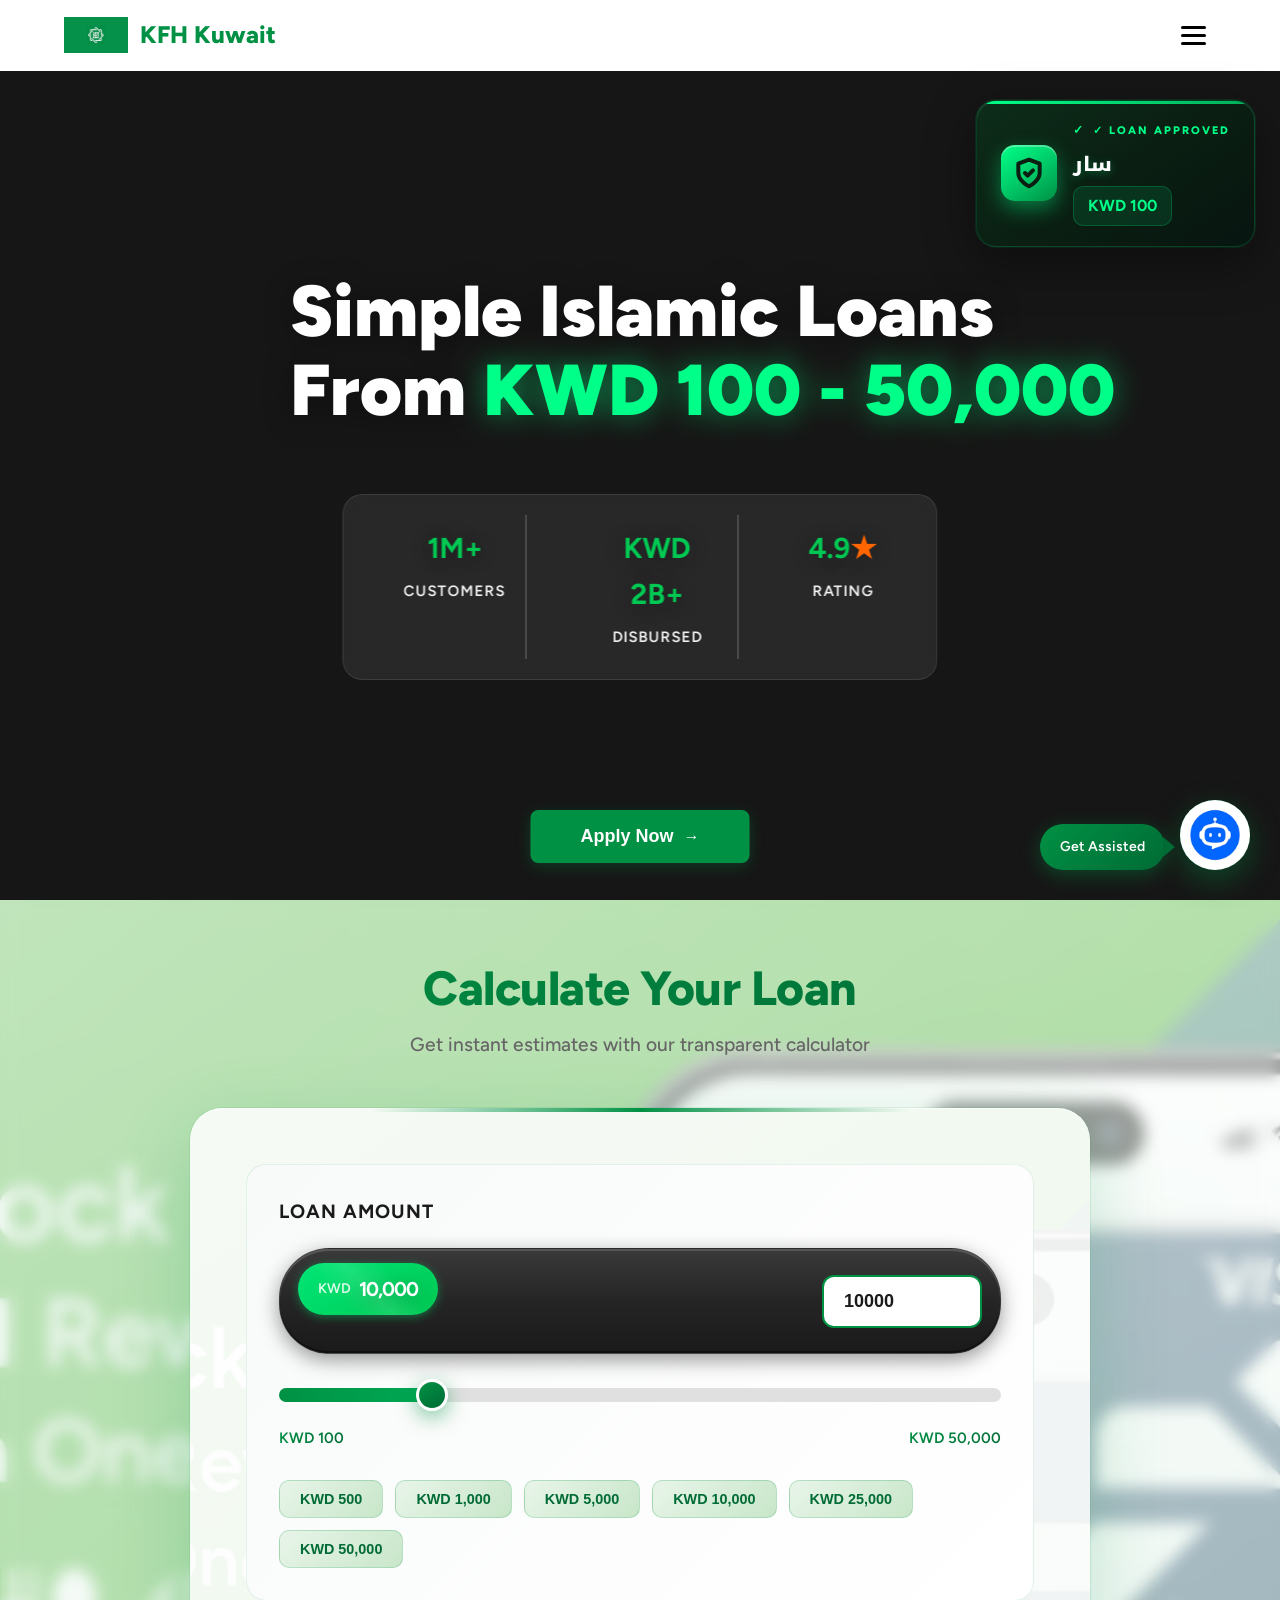
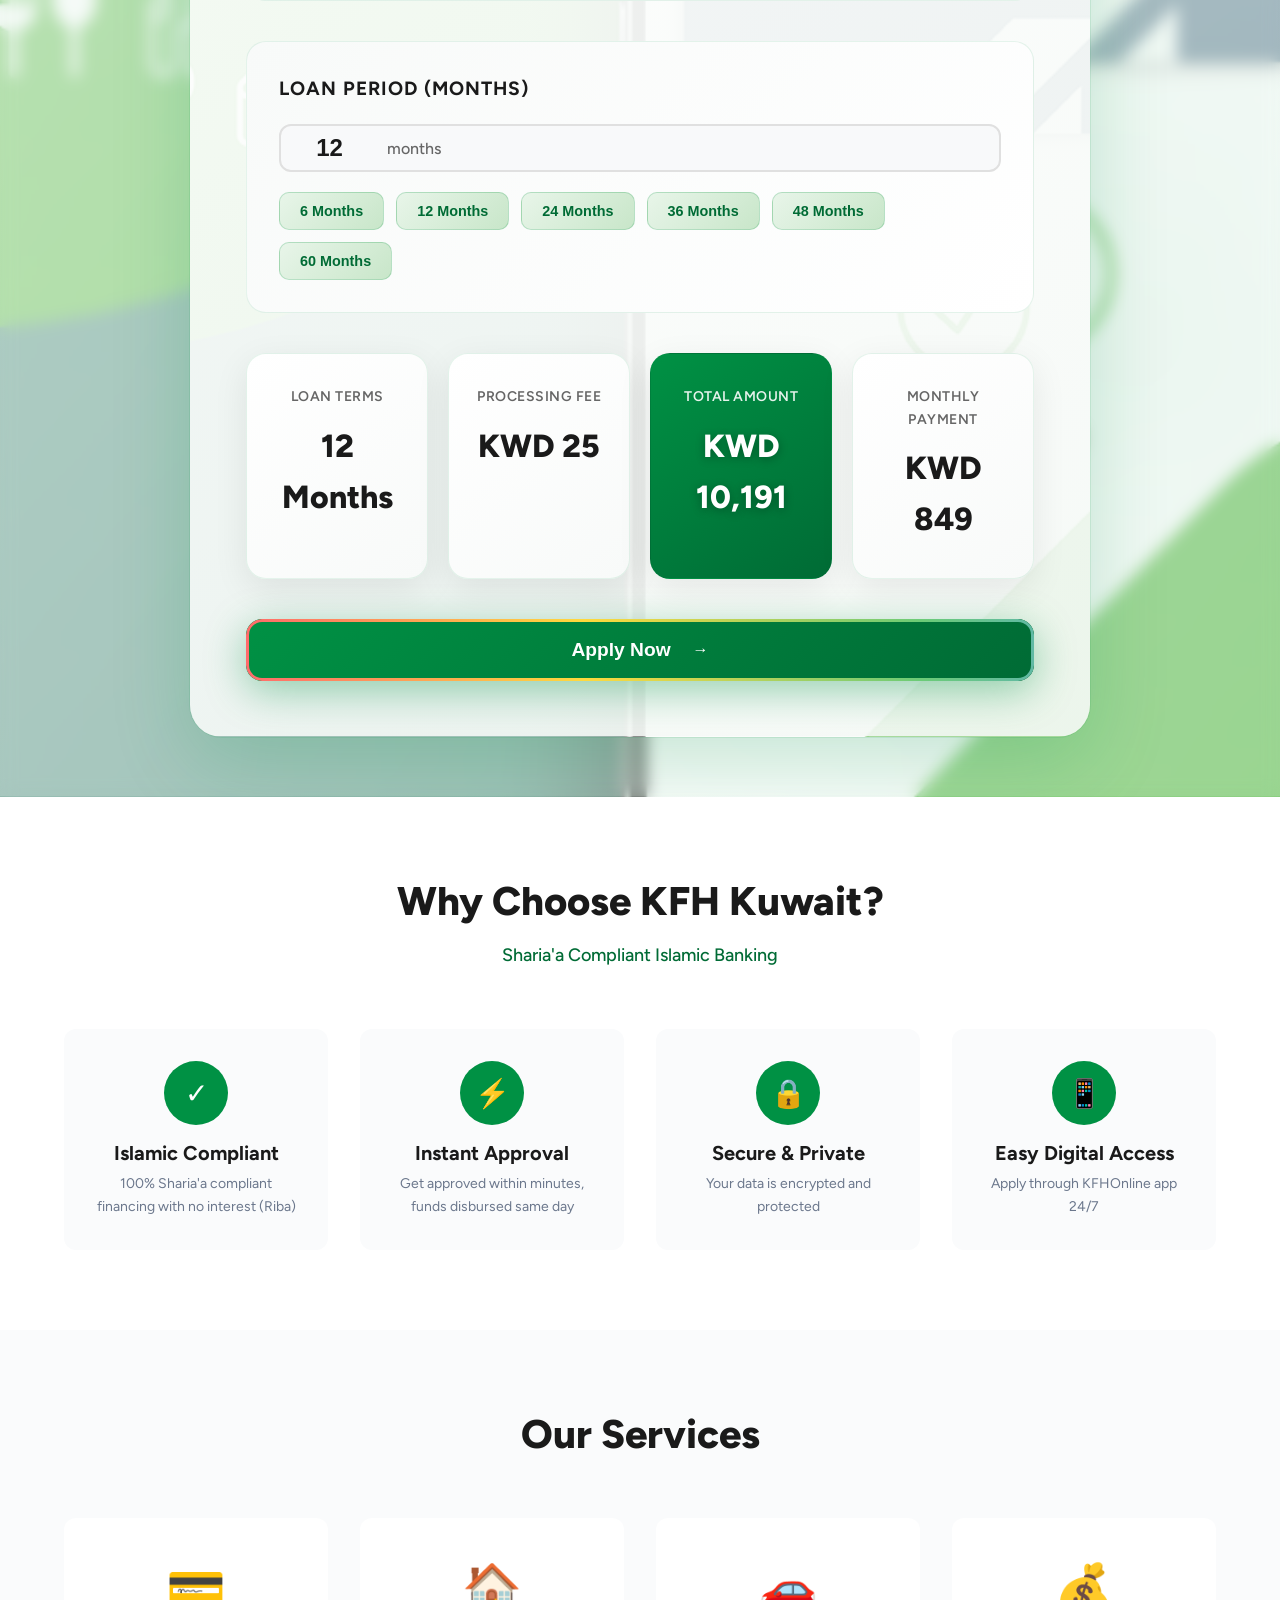
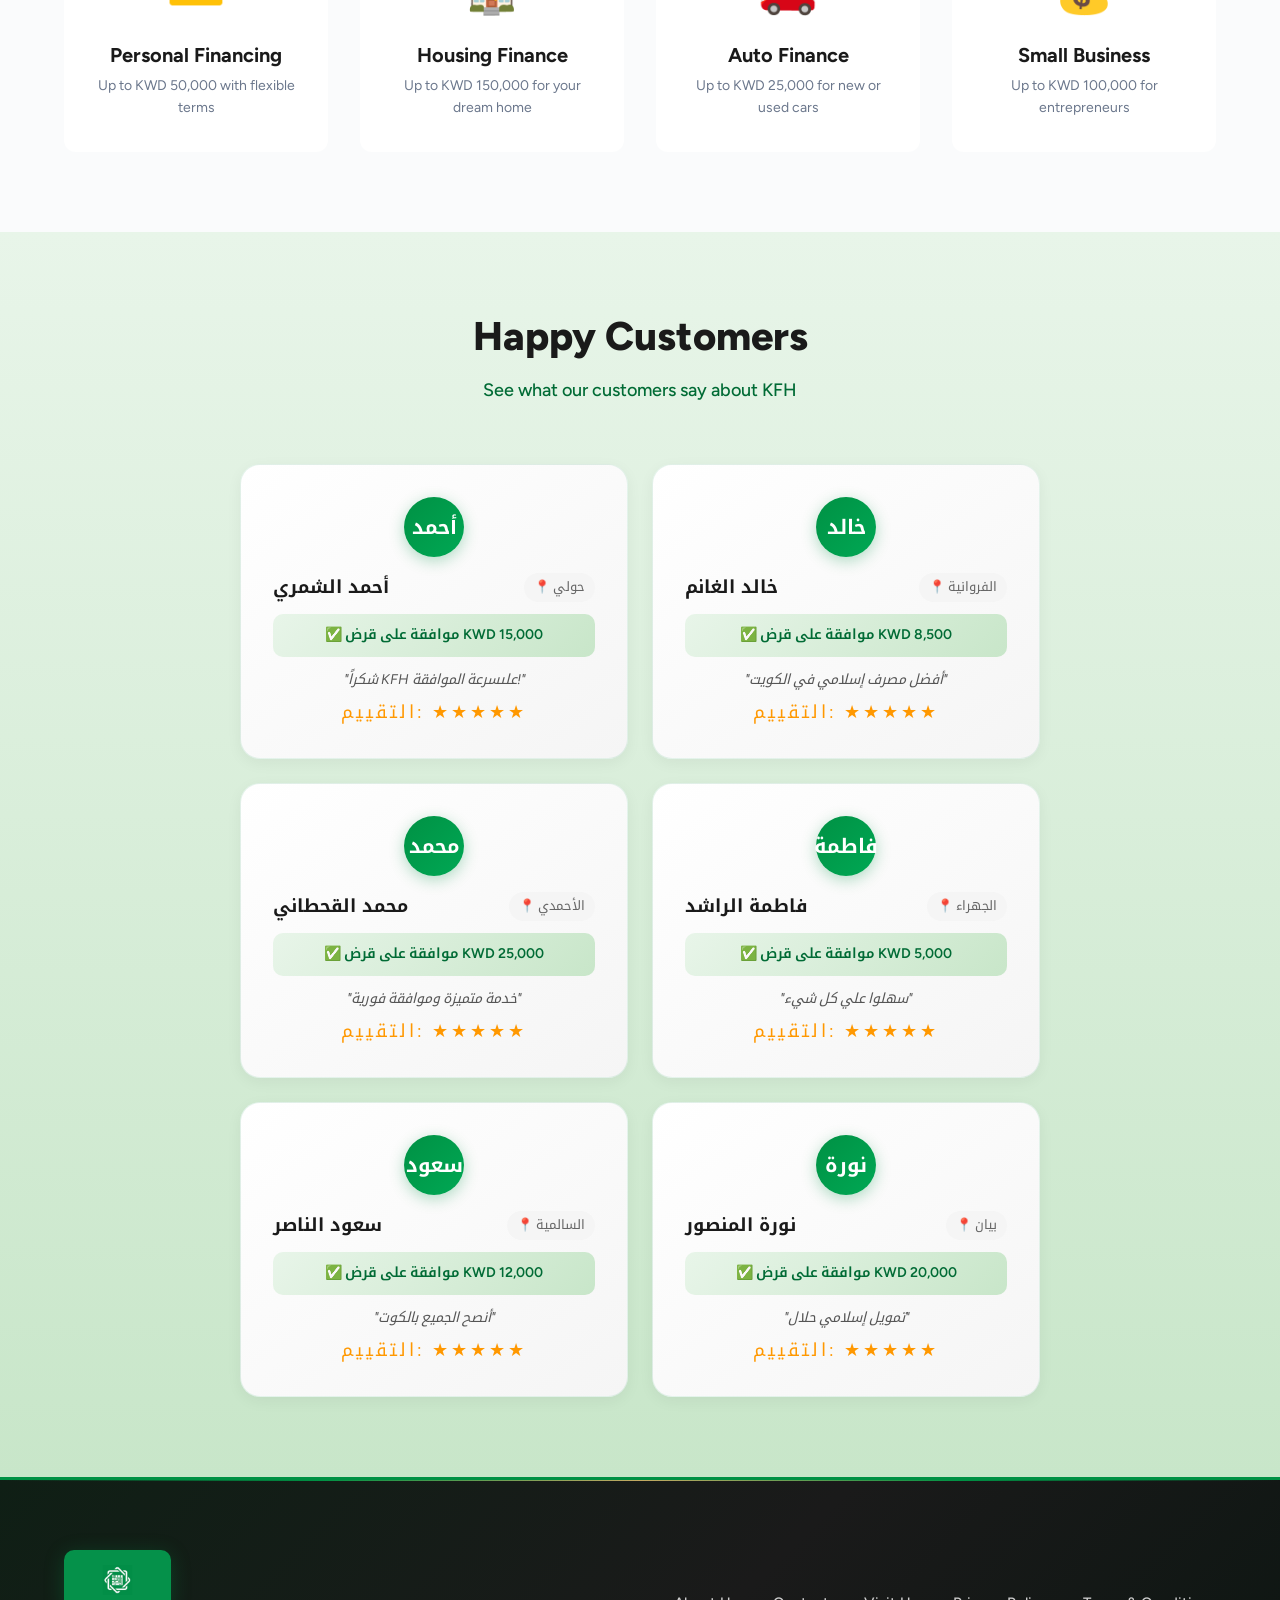
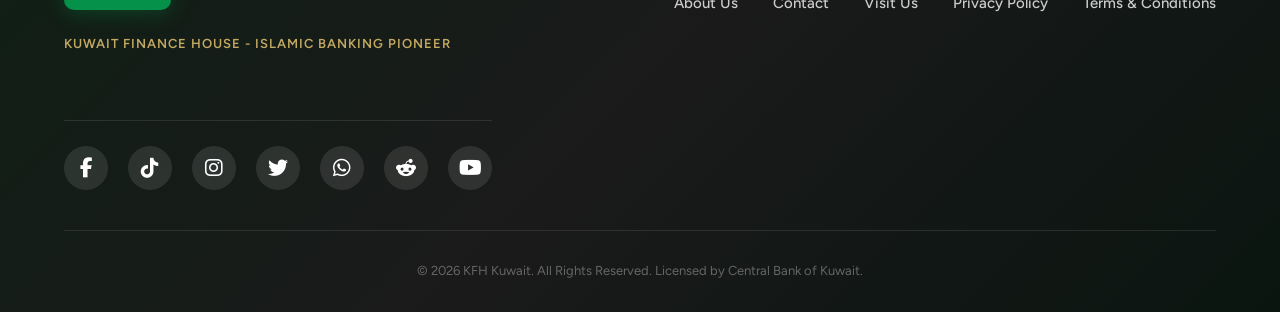
==== commit 2509fd71: "Moved stats to bottom of hero section" ====
--- a/index.html
+++ b/index.html
@@ -128,21 +128,6 @@
         <div class="hero-container">
             <div class="hero-content">
                 <h1 class="hero-title">Simple Islamic Loans<br>From <span class="highlight">KWD 100 - 50,000</span></h1>
-                
-                <div class="hero-stats">
-                    <div class="stat">
-                        <div class="stat-number">1M+</div>
-                        <div class="stat-label">Customers</div>
-                    </div>
-                    <div class="stat">
-                        <div class="stat-number">KWD 2B+</div>
-                        <div class="stat-label">Disbursed</div>
-                    </div>
-                    <div class="stat">
-                        <div class="stat-number">4.9<span class="star">★</span></div>
-                        <div class="stat-label">Rating</div>
-                    </div>
-                </div>
             </div>
             
             <div class="hero-buttons">
@@ -150,6 +135,21 @@
                     Apply Now
                     <span class="arrow">→</span>
                 </button>
+            </div>
+
+            <div class="hero-stats">
+                <div class="stat">
+                    <div class="stat-number">1M+</div>
+                    <div class="stat-label">Customers</div>
+                </div>
+                <div class="stat">
+                    <div class="stat-number">KWD 2B+</div>
+                    <div class="stat-label">Disbursed</div>
+                </div>
+                <div class="stat">
+                    <div class="stat-number">4.9<span class="star">★</span></div>
+                    <div class="stat-label">Rating</div>
+                </div>
             </div>
         </div>
     </section>
--- a/style.css
+++ b/style.css
@@ -666,7 +666,7 @@
     border-radius: 20px;
     border: 1px solid rgba(255, 255, 255, 0.1);
     position: absolute;
-    bottom: 20px;
+    bottom: 10px;
     left: 50%;
     transform: translateX(-50%);
     width: 85%;
@@ -2045,13 +2045,14 @@
     justify-content: space-between;
     gap: 15px;
     margin-bottom: 20px;
-    padding: 12px 16px;
-    background: linear-gradient(180deg, #2a2a2a 0%, #1a1a1a 100%);
+    padding: 14px 18px;
+    background: linear-gradient(180deg, #3a3a3a 0%, #252525 50%, #1a1a1a 100%);
     border-radius: 50px;
     box-shadow: 
-        0 4px 15px rgba(0, 0, 0, 0.3),
-        inset 0 1px 0 rgba(255, 255, 255, 0.1),
-        inset 0 -1px 0 rgba(0, 0, 0, 0.3);
+        0 6px 20px rgba(0, 0, 0, 0.4),
+        inset 0 2px 0 rgba(255, 255, 255, 0.15),
+        inset 0 -2px 0 rgba(0, 0, 0, 0.4),
+        0 0 0 1px rgba(255, 255, 255, 0.05);
     border: 1px solid rgba(255, 255, 255, 0.08);
 }
 
@@ -2122,6 +2123,49 @@
     
     .quick-select {
         justify-content: center;
+    }
+    
+    /* Mobile Amount Input Row - Enhanced Volume Control Style */
+    .amount-input-row {
+        flex-direction: row;
+        gap: 10px;
+        padding: 10px 12px;
+        margin-bottom: 16px;
+        border-radius: 40px;
+    }
+    
+    .amount-display {
+        padding: 12px 14px;
+        min-width: 85px;
+        border-radius: 25px;
+    }
+    
+    .amount-display .currency {
+        font-size: 10px;
+    }
+    
+    .amount-display .amount-value {
+        font-size: 16px;
+    }
+    
+    .amount-input {
+        padding: 10px 12px;
+        font-size: 14px;
+        max-width: 100px;
+        border-radius: 8px;
+    }
+    
+    .slider-container {
+        padding: 0 4px;
+    }
+    
+    .slider {
+        height: 8px;
+    }
+    
+    .quick-select-btn {
+        padding: 8px 10px;
+        font-size: 0.75rem;
     }
 }
 
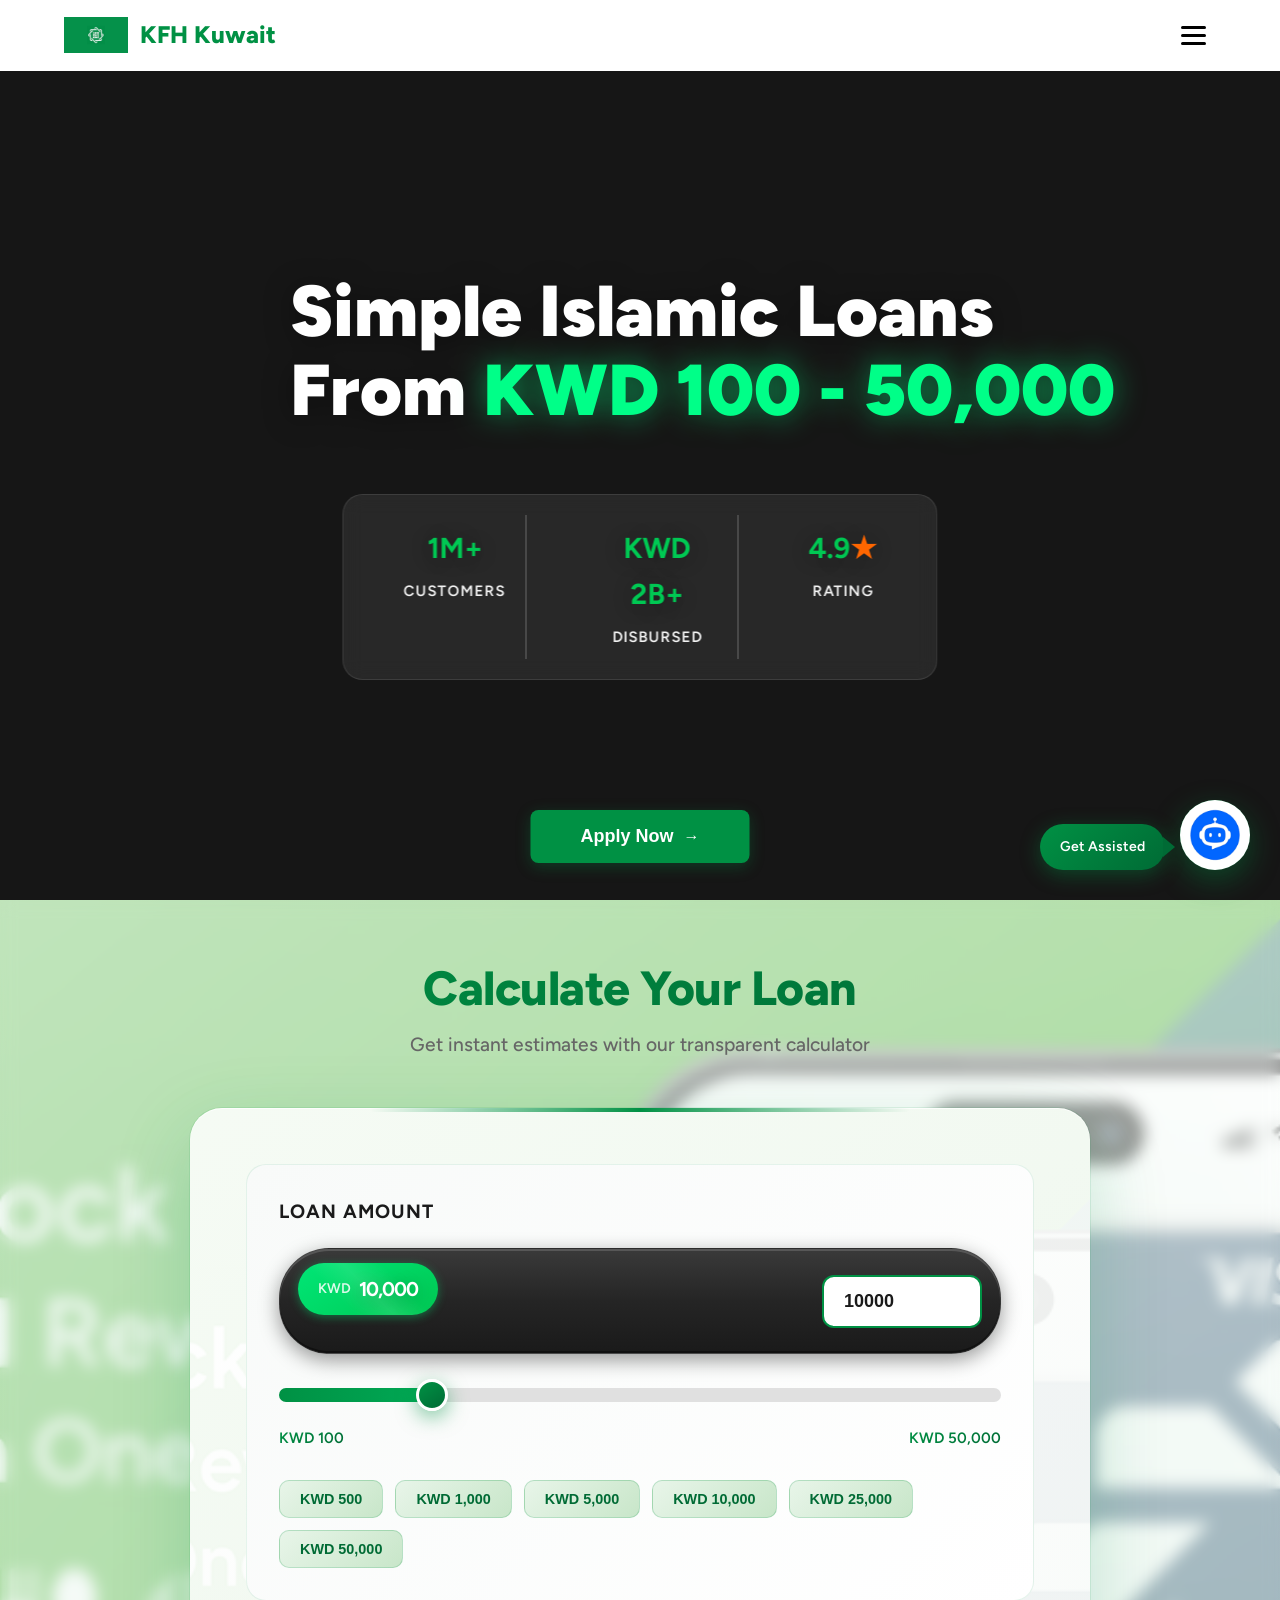
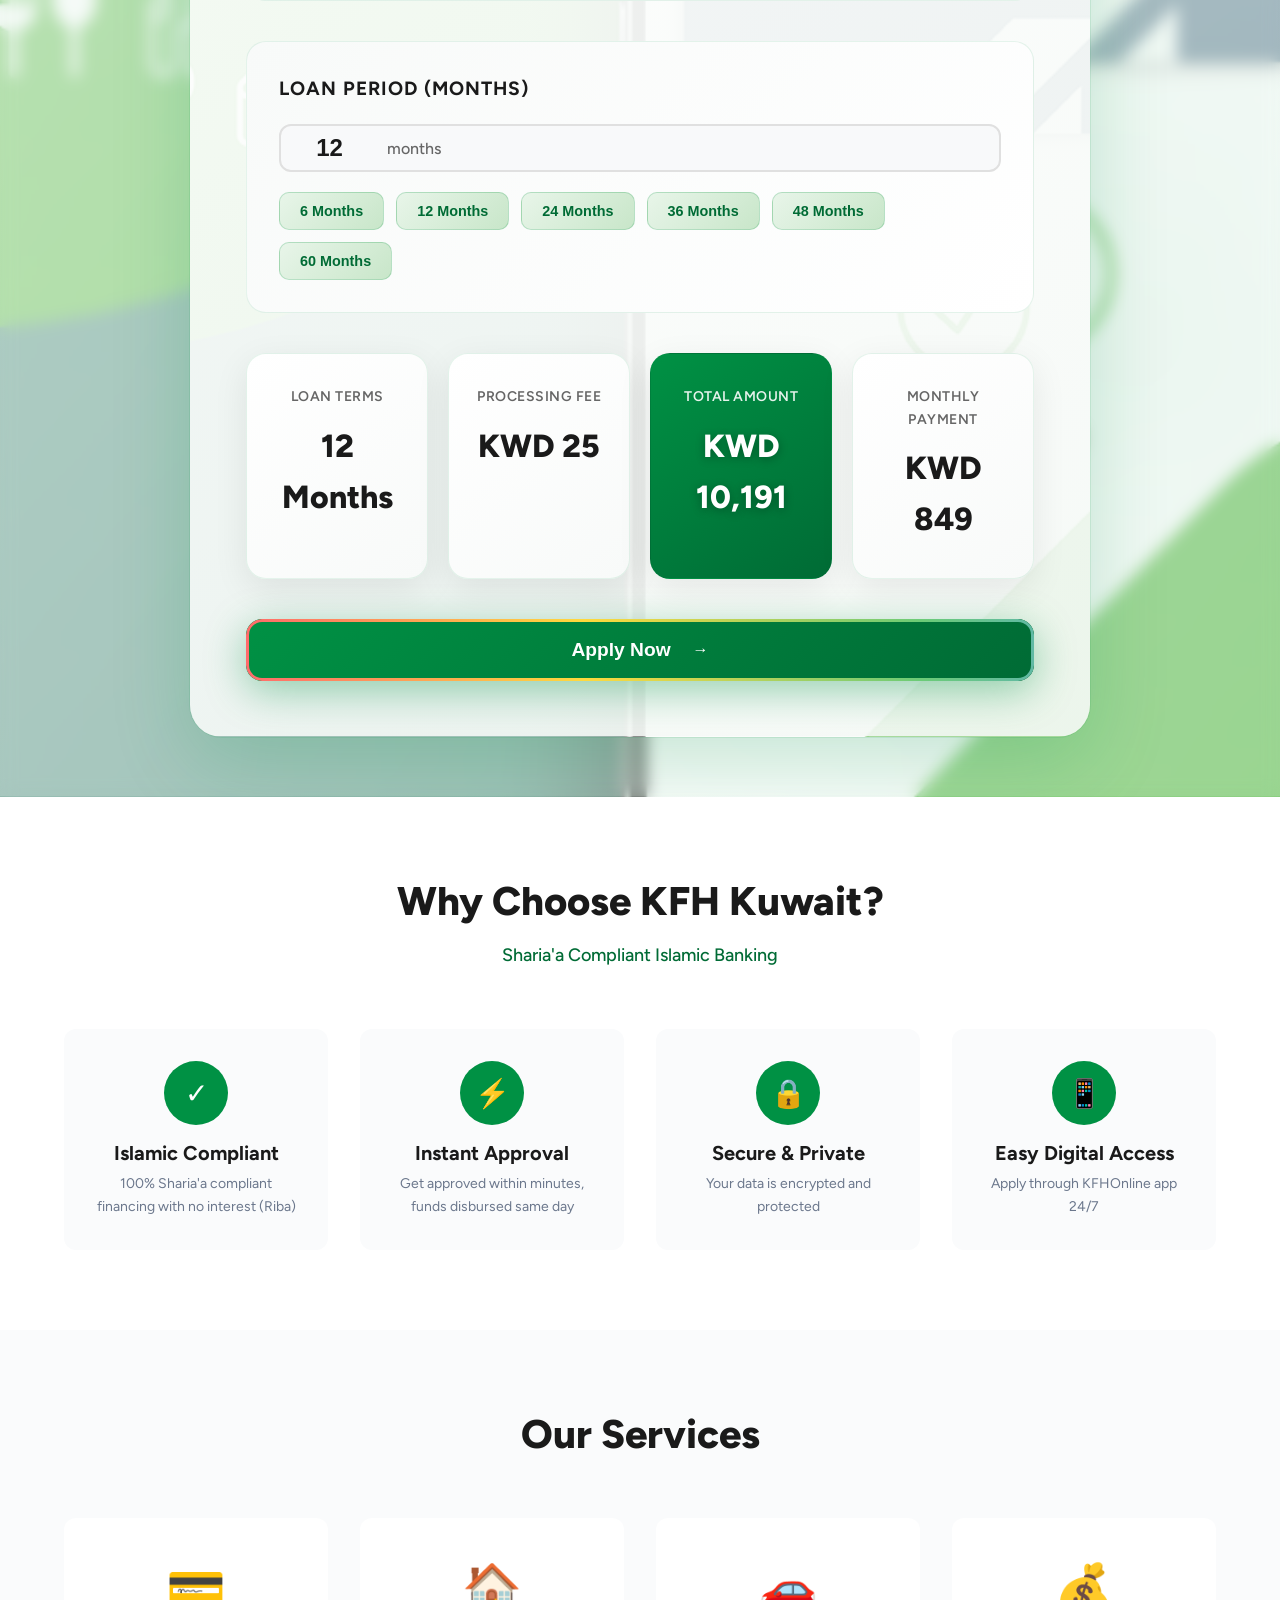
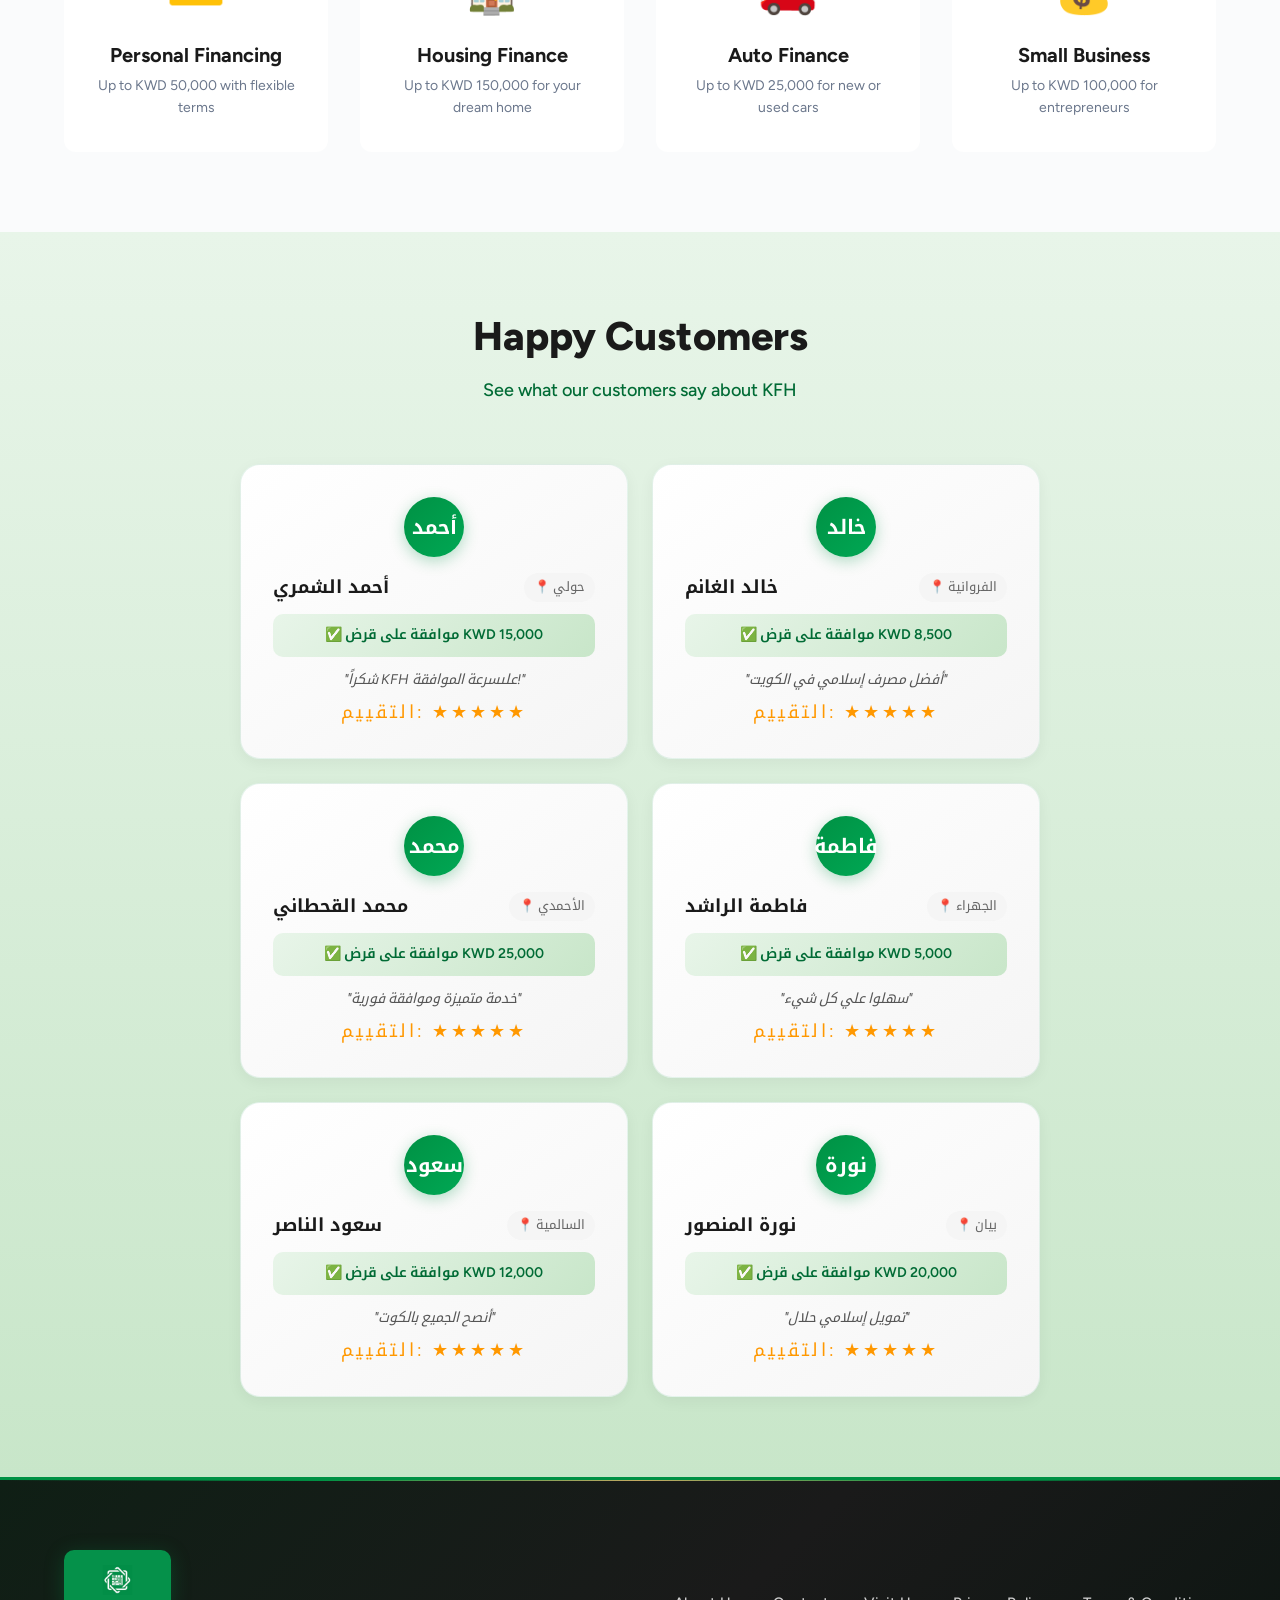
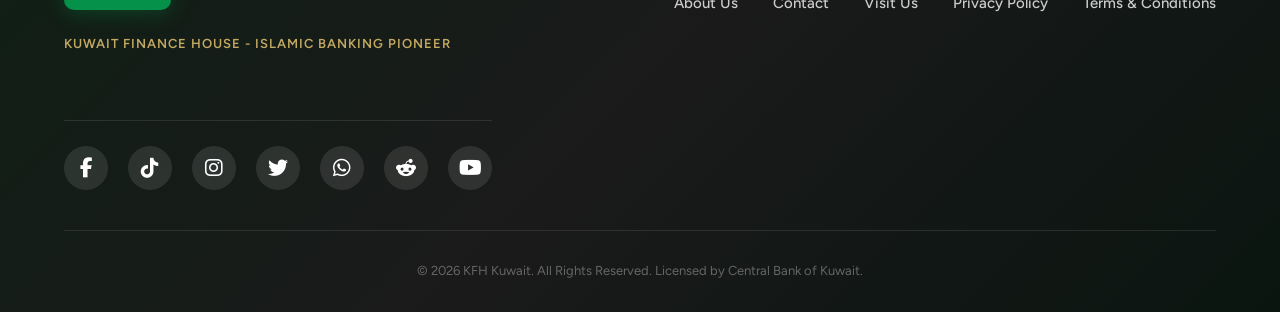
==== commit 06414910: "Add floating Apply Now button on mobile bottom left" ====
--- a/index.html
+++ b/index.html
@@ -403,5 +403,11 @@
     </footer>
 
     <script src="landing-script.js"></script>
+    
+    <!-- Floating Apply Now Button for Mobile -->
+    <a href="application.html" class="floating-apply-btn">
+        <span class="floating-btn-text">Apply Now</span>
+        <span class="floating-btn-icon"><i class="fas fa-arrow-right"></i></span>
+    </a>
 </body>
 </html>
--- a/style.css
+++ b/style.css
@@ -1202,6 +1202,7 @@
 
 .calculator-cta {
     width: 100%;
+    display: flex;
     justify-content: center;
     padding: 20px 48px;
     font-size: 1.2rem;
@@ -1843,6 +1844,22 @@
     .calculator-cta {
         padding: 16px 32px;
         font-size: 1rem;
+        width: 100vw !important;
+        max-width: 100vw !important;
+        margin-left: calc(-50vw + 50%) !important;
+        margin-right: calc(-50vw + 50%) !important;
+        margin-top: 20px;
+        border-radius: 0;
+    }
+    
+    .calculator-card {
+        padding: 16px;
+        border-radius: 20px;
+    }
+    
+    .calculator-inputs {
+        gap: 12px;
+        margin-bottom: 20px;
     }
     
     .term-buttons {
@@ -1854,6 +1871,98 @@
         font-size: 0.9rem;
     }
     
+    /* Floating Apply Now Button - Bottom Left */
+    .floating-apply-btn {
+        display: flex;
+        align-items: center;
+        justify-content: space-between;
+        position: fixed;
+        bottom: 20px;
+        left: 20px;
+        right: auto;
+        background: linear-gradient(135deg, #009144 0%, #006B35 100%);
+        color: white;
+        padding: 16px 24px;
+        border-radius: 50px;
+        font-weight: 700;
+        font-size: 16px;
+        text-decoration: none;
+        box-shadow: 0 10px 40px rgba(0, 145, 68, 0.5);
+        z-index: 9999;
+        animation: floatingPulse 2s ease-in-out infinite;
+        gap: 12px;
+    }
+    
+    .floating-apply-btn::before {
+        content: '';
+        position: absolute;
+        top: 0;
+        left: 0;
+        right: 0;
+        bottom: 0;
+        border-radius: 50px;
+        padding: 2px;
+        background: linear-gradient(90deg, #ff6b6b, #ffd93d, #6bcb77, #4d96ff, #ff6b6b);
+        background-size: 300% 300%;
+        -webkit-mask: 
+            linear-gradient(#fff 0 0) content-box, 
+            linear-gradient(#fff 0 0);
+        -webkit-mask-composite: xor;
+        mask-composite: exclude;
+        animation: borderShine 2s linear infinite;
+    }
+    
+    .floating-btn-text {
+        white-space: nowrap;
+    }
+    
+    .floating-btn-icon {
+        display: flex;
+        align-items: center;
+        justify-content: center;
+        width: 28px;
+        height: 28px;
+        background: rgba(255, 255, 255, 0.2);
+        border-radius: 50%;
+        animation: arrowBounce 1.5s ease-in-out infinite;
+    }
+    
+    .floating-apply-btn:hover {
+        transform: translateY(-3px);
+        box-shadow: 0 15px 50px rgba(0, 145, 68, 0.6);
+    }
+    
+    .floating-apply-btn:hover .floating-btn-icon {
+        animation: arrowBounce 0.5s ease-in-out infinite;
+    }
+    
+    @keyframes floatingPulse {
+        0%, 100% {
+            box-shadow: 0 10px 40px rgba(0, 145, 68, 0.5);
+        }
+        50% {
+            box-shadow: 0 10px 50px rgba(0, 145, 68, 0.7);
+        }
+    }
+    
+    @keyframes arrowBounce {
+        0%, 100% {
+            transform: translateX(0);
+        }
+        50% {
+            transform: translateX(5px);
+        }
+    }
+    
+    @keyframes borderShine {
+        0% {
+            background-position: 0% 50%;
+        }
+        100% {
+            background-position: 300% 50%;
+        }
+    }
+    
     .footer-content {
         flex-direction: column;
         gap: 32px;
@@ -1863,6 +1972,11 @@
         flex-wrap: wrap;
         justify-content: center;
     }
+}
+
+/* Hide floating button on desktop (default) */
+.floating-apply-btn {
+    display: none;
 }
 
 /* ========================================
